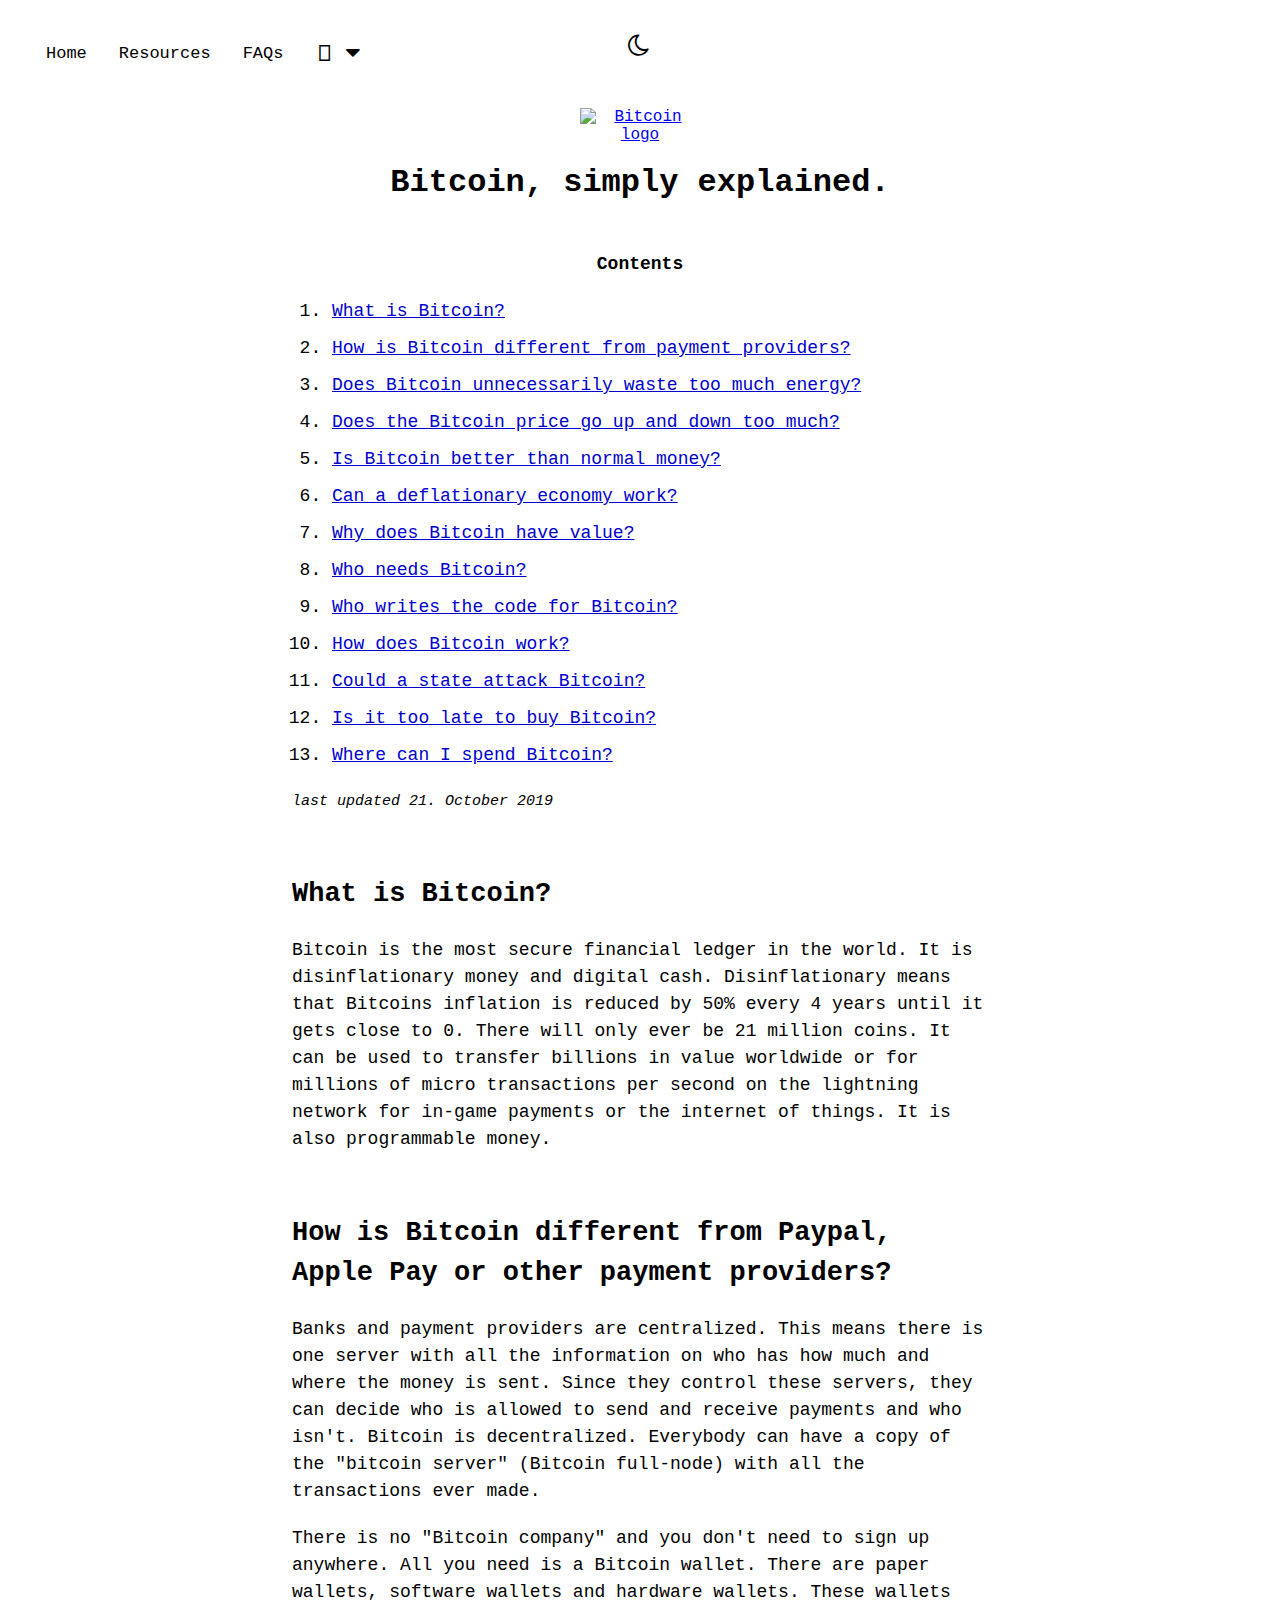
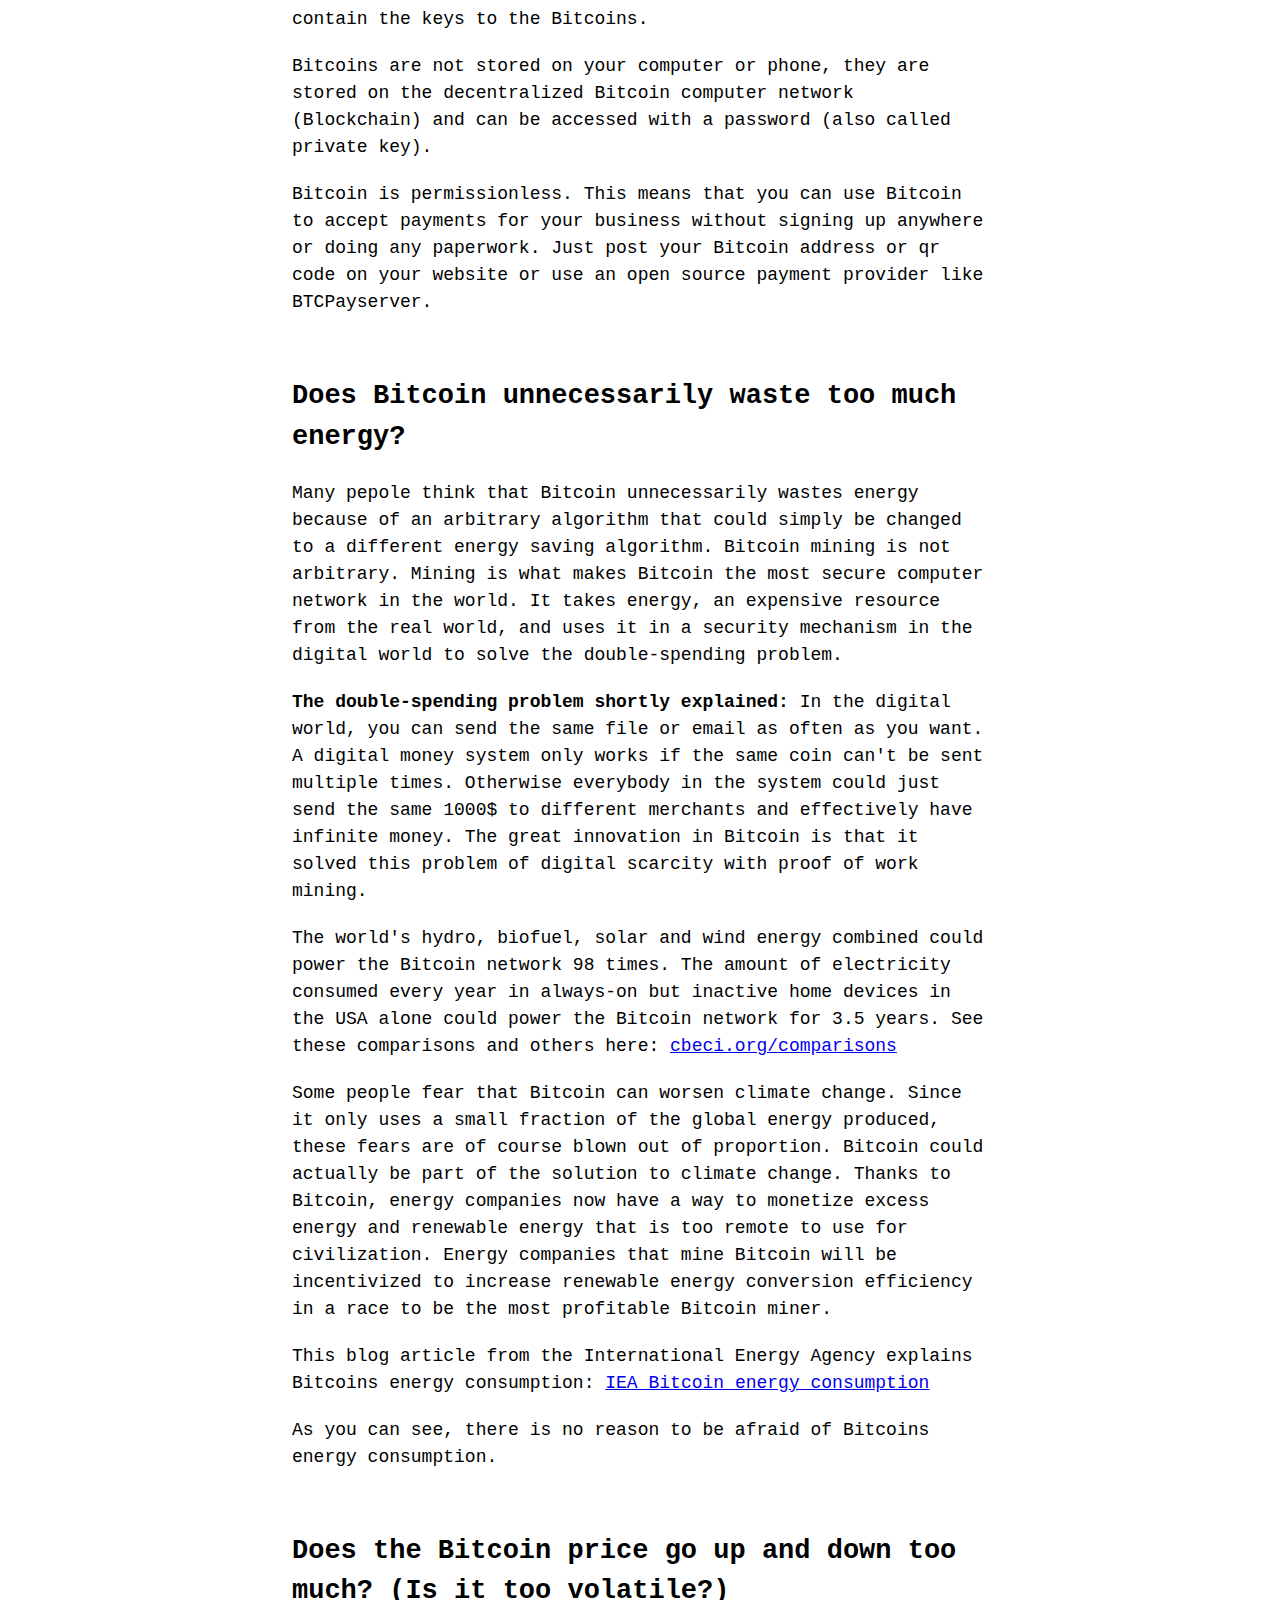
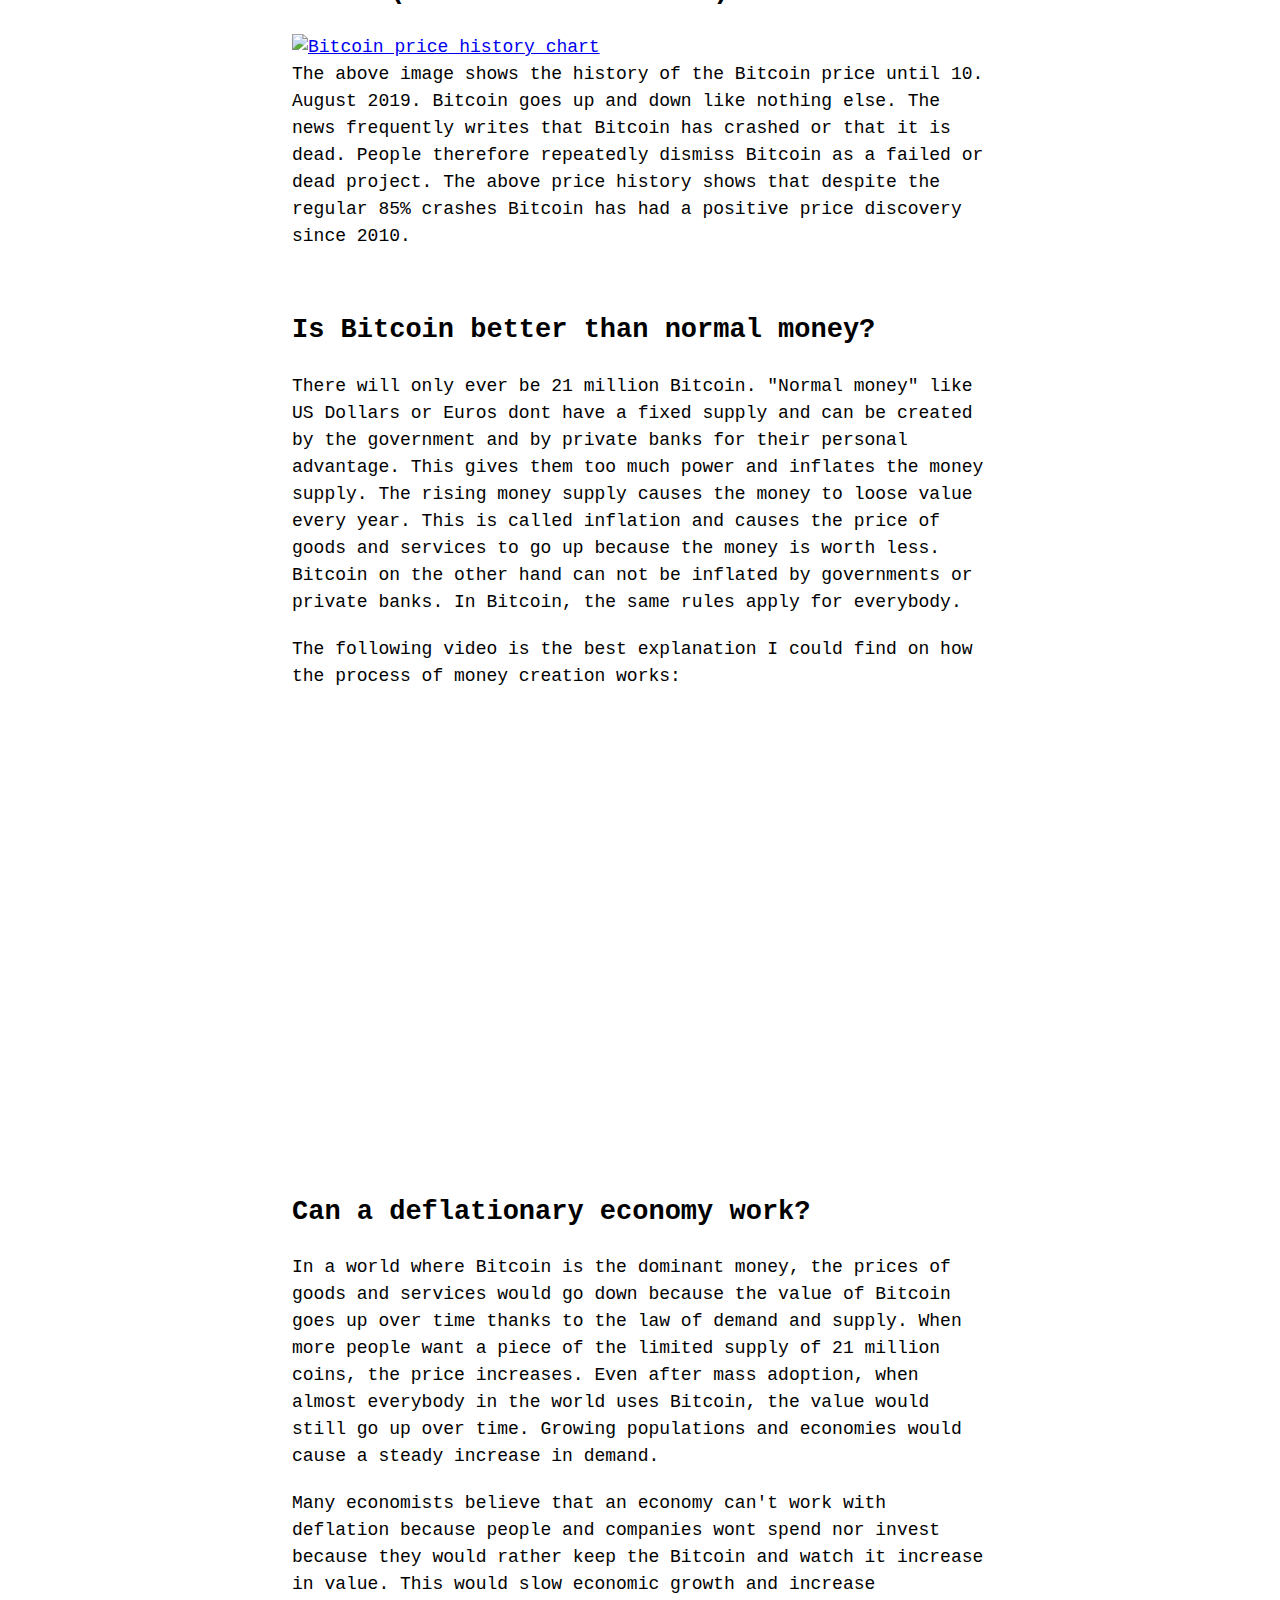
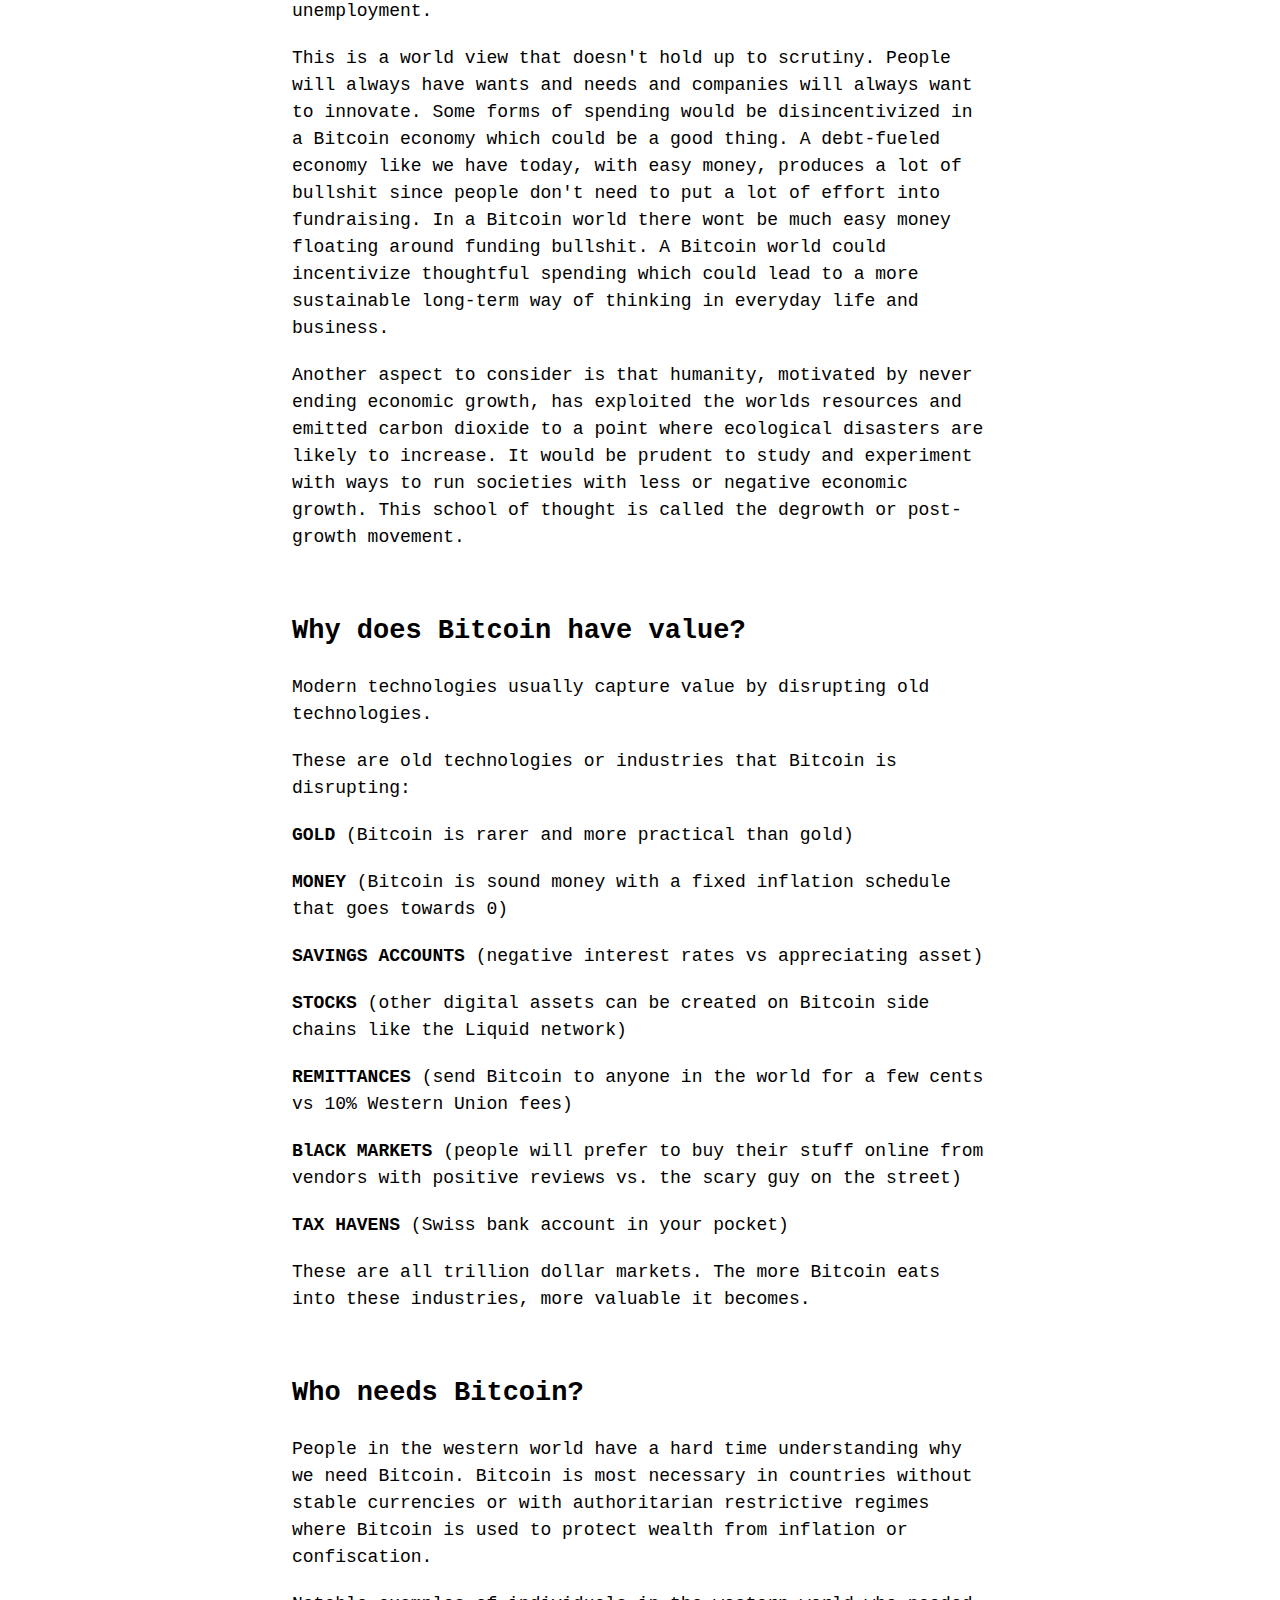
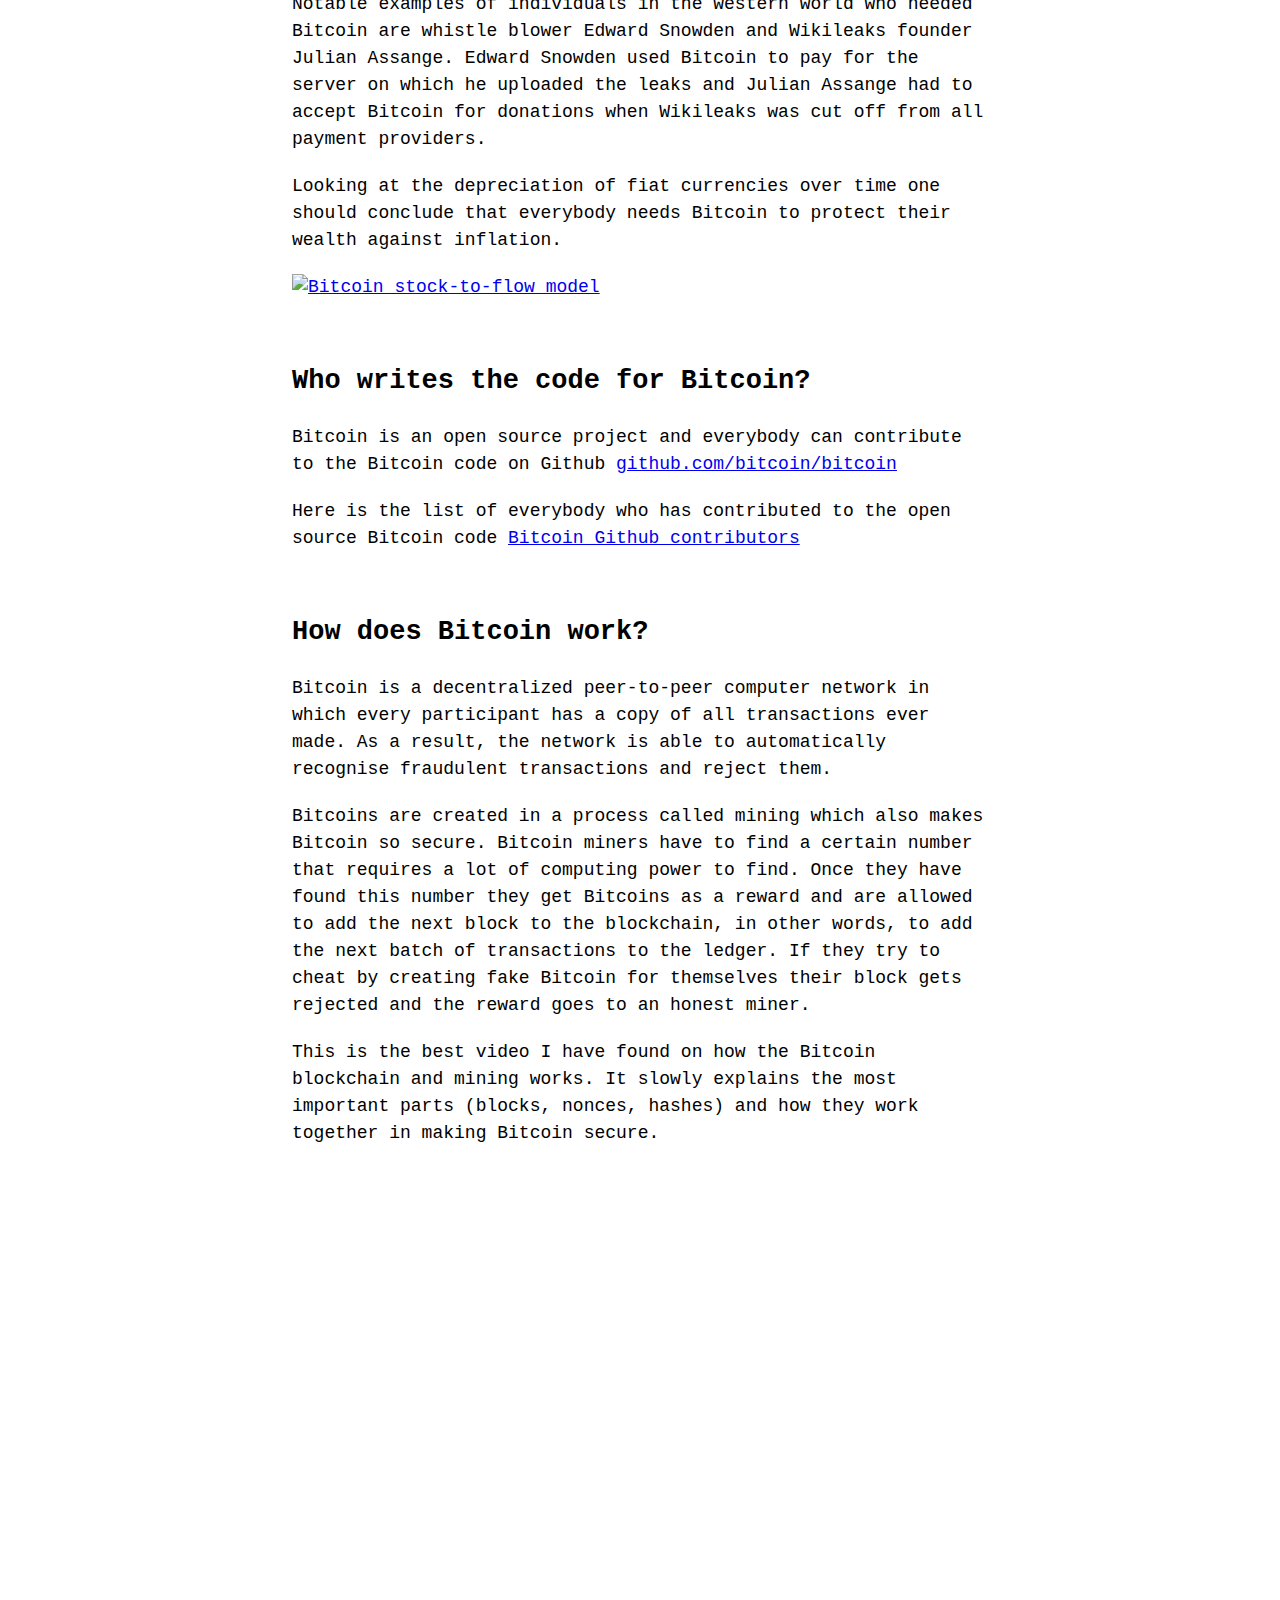
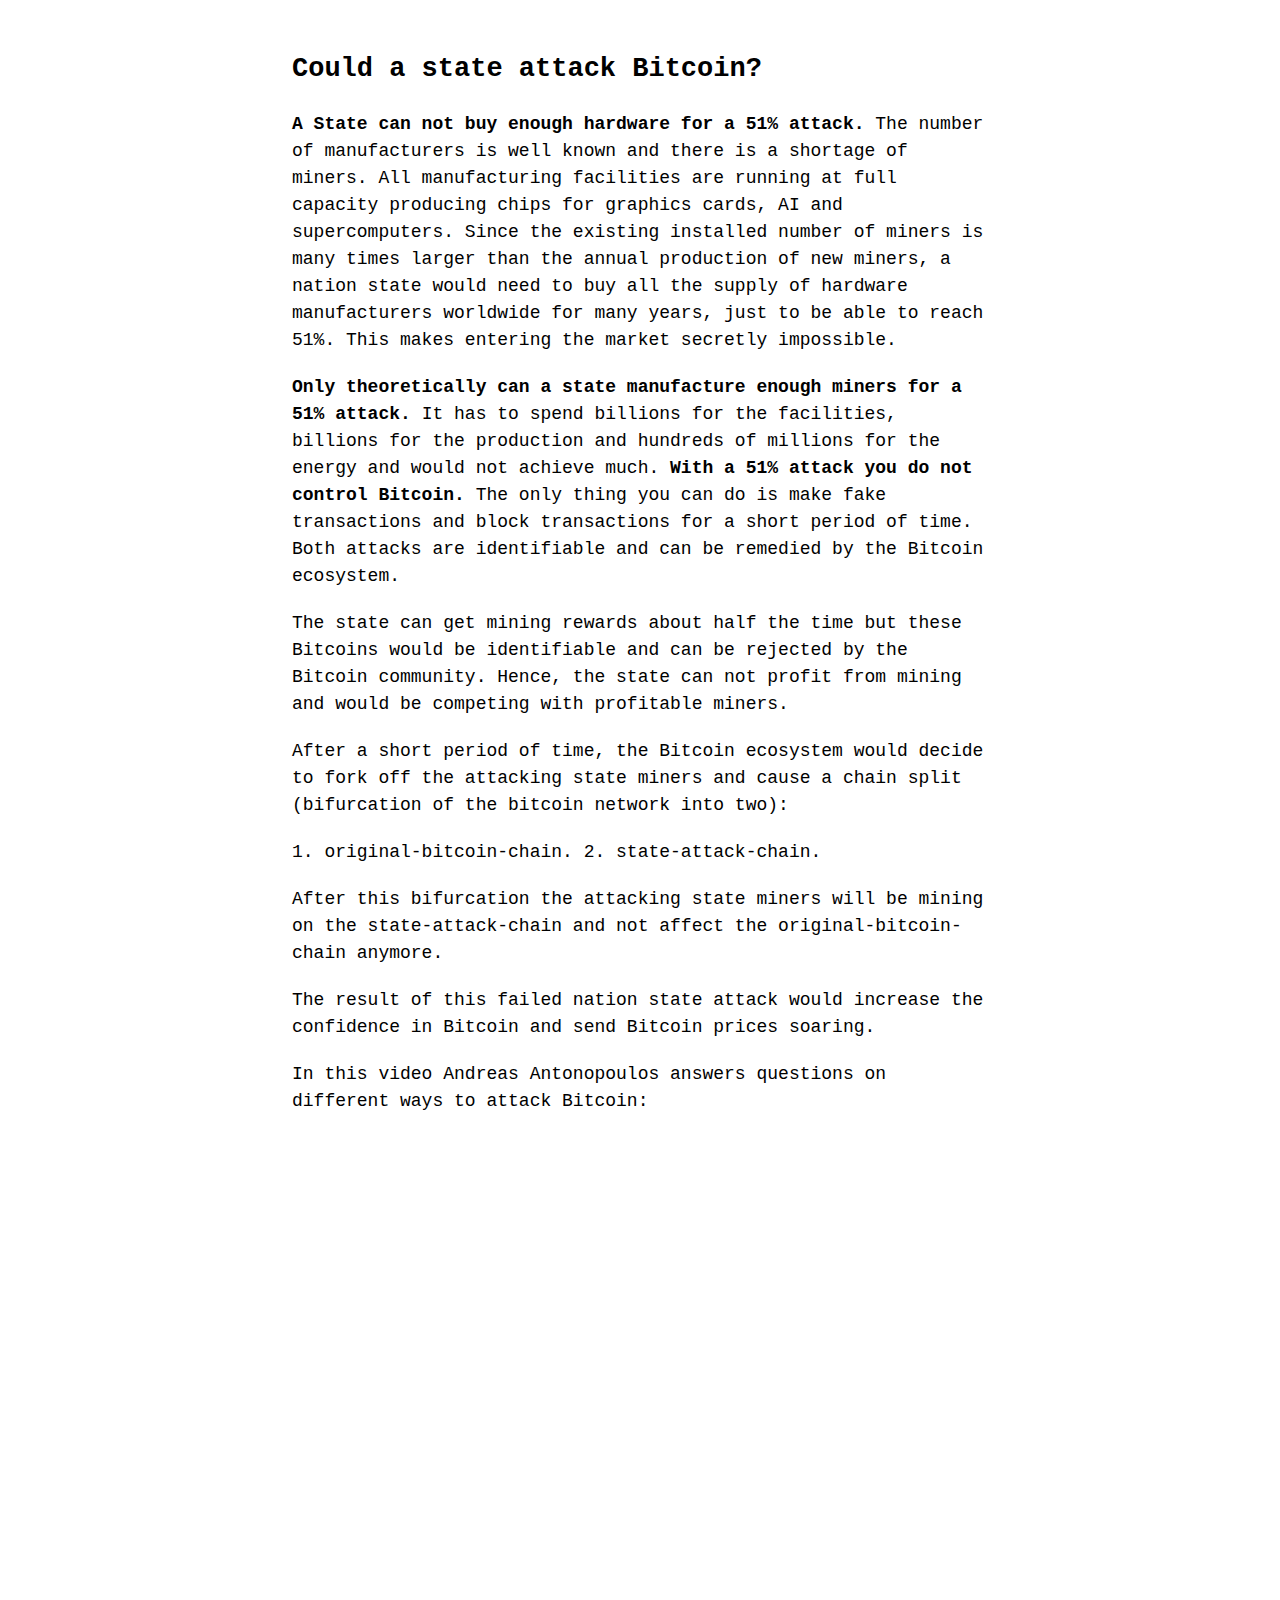
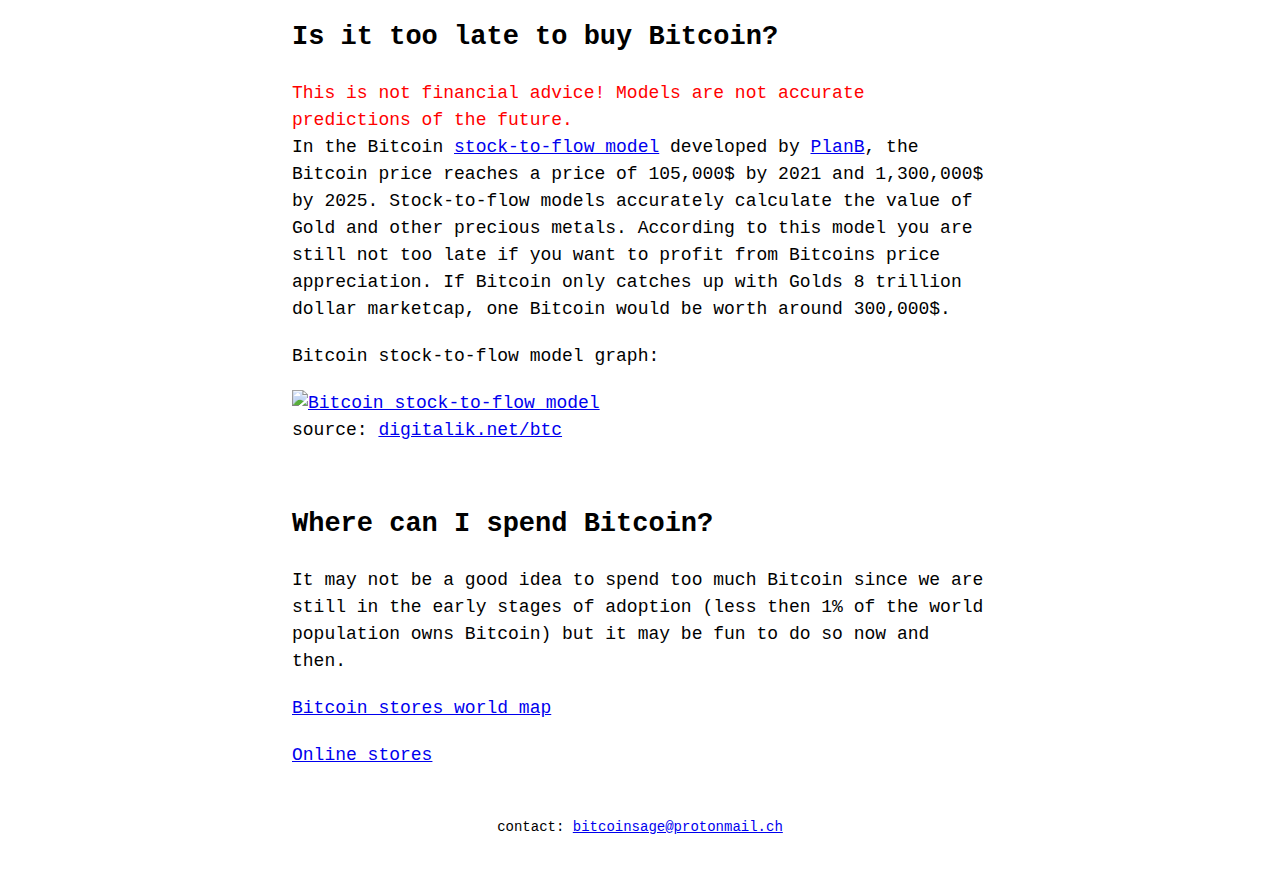
==== index.html @ e7616981 "Update index.html" ====
<!DOCTYPE html>
<html lang="en">

<head>
  <title>Bitcoin, simply explained.</title>
  <meta name="Bitcoin, simply explained" content="Eeasy to understand information on Bitcoin">
  <meta charset="utf-8">
  <meta name="viewport" content="width=device-width, initial-scale=1">
  <link rel="icon" href="https://raw.githubusercontent.com/bitcoineasy/images/master/bitcoinfavicon.ico" type="image/x-icon" />
  <link rel="stylesheet" href="https://cdnjs.cloudflare.com/ajax/libs/font-awesome/4.7.0/css/font-awesome.min.css">
  <script src='https://kit.fontawesome.com/a076d05399.js'></script>

  <link rel="stylesheet" href="style.css">
</head>

<body>

  <div class="toggle"><i class="fa fa-moon-o" aria-hidden="true"></i></div>
  <div class="content">

    <div class="navbar" id="mynavbar">
      <a href="index.html">Home</a>
      <a href="resources.html">Resources</a>
      <a href="faqs.html">FAQs</a>
      <div class="dropdown">
        <button class="dropbtn"><i class="fas fa-language"></i>
          <i class="fa fa-caret-down"></i>
        </button>
        <div class="dropdown-content">
          <a href="deutsch.html">Deutsch</a>
        </div>
      </div>
      <a href="javascript:void(0);" class="icon" onclick="responsiveNavbarFunction()">
        <i class="fa fa-bars"></i>
      </a>
    </div>

    <script>
      function responsiveNavbarFunction() {
        var x = document.getElementById("mynavbar");
        if (x.className === "navbar") {
          x.className += " responsive";
        } else {
          x.className = "navbar";
        }
      }
    </script>

    <header class="header">
      <a href="https://bitcoineasy.github.io"> <img src="https://raw.githubusercontent.com/bitcoineasy/images/master/Bitcoin.png" alt="Bitcoin logo" class="logo"></a>
      <h1>Bitcoin, simply explained.</h1>
    </header>

    <button onclick="topFunction()" id="myBtn" title="Go to top"><i style='font-size:24px' class='fas'>&#xf062;</i></button>

    <article class="main">
      <div id="toc_container">
        <p class="toc_title">Contents</p>
        <ol class="toc_list">
          <li><a href="#whatisbitcoin">What is Bitcoin?</a></li>
          <li><a href="#bitcoindifferent">How is Bitcoin different from payment providers?</a></li>
          <li><a href="#energy">Does Bitcoin unnecessarily waste too much energy?</a></li>
          <li><a href="#upanddown">Does the Bitcoin price go up and down too much?</a></li>
          <li><a href="#betterthanfiat">Is Bitcoin better than normal money?</a></li>
          <li><a href="#deflation">Can a deflationary economy work?</a></li>
          <li><a href="#whyithasvalue">Why does Bitcoin have value?</a></li>
          <li><a href="#whoneedsit">Who needs Bitcoin?</a></li>



          <!--<li><a href="#moneyandstate">Why is the separation of money and state important?</a></li>-->
          <li><a href="#whocodes">Who writes the code for Bitcoin?</a></li>
          <li><a href="#howitworks">How does Bitcoin work?</a></li>
          <li><a href="#stateattack">Could a state attack Bitcoin?</a></li>
          <li><a href="#toolateforbitcoin">Is it too late to buy Bitcoin?</a></li>
          <li><a href="#spendit">Where can I spend Bitcoin?</a></li>

        </ol>
      </div>

      <i style="font-size:15px">last updated 21. October 2019</i>
      <h2 id="whatisbitcoin">What is Bitcoin?</h2>
      <p>Bitcoin is the most secure financial ledger in the world. It is disinflationary money and digital cash. Disinflationary means that Bitcoins inflation is reduced by 50% every 4 years until it gets close to 0. There will only ever be 21 million coins. It can be used to transfer billions in value worldwide or for millions of micro transactions per second on the lightning network for in-game payments or the internet of things.  It is also
        programmable money.</p>

      <h2 id="bitcoindifferent">How is Bitcoin different from Paypal, Apple Pay or other payment providers?</h2>
      <p>Banks and payment providers are centralized. This means there is one server with all the information on who has how much and where the money is sent. Since they control these servers, they can decide who is allowed to send and receive
        payments and who isn't. Bitcoin is decentralized. Everybody can have a copy of the "bitcoin server" (Bitcoin full-node) with all the transactions ever made.</p>
      <p>There is no "Bitcoin company" and you don't need to sign up anywhere. All you need is a Bitcoin wallet. There are paper wallets, software wallets and hardware wallets. These wallets contain the keys to the Bitcoins.</p>
      <p>Bitcoins are not stored on your computer or phone, they are stored on the decentralized Bitcoin computer network (Blockchain) and can be accessed with a password (also called private key).</p>
      <p>Bitcoin is permissionless. This means that you can use Bitcoin to accept payments for your business without signing up anywhere or doing any paperwork. Just post your Bitcoin address or qr code on your website or use an open source payment provider like BTCPayserver.</p>

      <h2 id="energy">Does Bitcoin unnecessarily waste too much energy?</h2>
      <p>Many pepole think that Bitcoin unnecessarily wastes energy because of an arbitrary algorithm that could simply be changed to a different energy saving algorithm. Bitcoin mining is not arbitrary. Mining is what makes Bitcoin the most secure
        computer network in the world. It takes energy, an expensive resource from the real world, and uses it in a security mechanism in the digital world to solve the double-spending problem.</p>
      <p><b>The double-spending problem shortly explained:</b> In the digital world, you can send the same file or email as often as you want. A digital money system only works if the same coin can't be sent multiple times. Otherwise everybody in the system could just send the same 1000$ to different merchants and effectively have infinite money.
        The great innovation in Bitcoin is that it solved this problem of digital scarcity with proof of work mining.</p>
      <p>The world's hydro, biofuel, solar and wind energy combined could power the Bitcoin network 98 times. The amount of electricity consumed every year in always-on but inactive home devices in the USA alone could power the Bitcoin network for
        3.5 years. See these comparisons and others here: <a href="https://cbeci.org/comparisons/" target="_blank">cbeci.org/comparisons</a></p>
      <p>Some people fear that Bitcoin can worsen climate change. Since it only uses a small fraction of the global energy produced, these fears are of course blown out of proportion. Bitcoin could actually be part of the solution to climate change.
        Thanks to Bitcoin, energy companies now have a way to monetize excess energy and renewable energy that is too remote to use for civilization. Energy companies that mine Bitcoin will be incentivized to increase renewable energy
        conversion efficiency in a race to be the most profitable Bitcoin miner.</p>

      <p>This blog article from the International Energy Agency explains Bitcoins energy consumption: <a href="https://www.iea.org/newsroom/news/2019/july/bitcoin-energy-use-mined-the-gap.html" target="_blank">IEA Bitcoin energy consumption</a></p>

      <p>As you can see, there is no reason to be afraid of Bitcoins energy consumption.</p>

      <h2 id="upanddown">Does the Bitcoin price go up and down too much? (Is it too volatile?) </h2>
      <a href="https://raw.githubusercontent.com/bitcoineasy/images/master/bitcoin_volatility.png" target="_blank"> <img src="https://raw.githubusercontent.com/bitcoineasy/images/master/bitcoin_volatility.png" alt="Bitcoin price history chart"
          class="responsive" /></a>
      <p>The above image shows the history of the Bitcoin price until 10. August 2019. Bitcoin goes up and down like nothing else. The news frequently writes that Bitcoin has crashed or that it is dead. People therefore repeatedly dismiss Bitcoin
        as a failed or dead project. The above price history shows that despite the regular 85% crashes Bitcoin has had a positive price discovery since 2010.</p>

      <h2 id="betterthanfiat">Is Bitcoin better than normal money?</h2>
      <p>There will only ever be 21 million Bitcoin. "Normal money" like US Dollars or Euros dont have a fixed supply and can be created by the government and by private banks for their personal advantage. This gives them too much power and
        inflates the money supply. The rising money supply causes the money to loose value every year. This is called inflation and causes the price of goods and services to go up because the money is worth less. Bitcoin on the other hand can not be inflated by governments or private banks. In Bitcoin, the same rules apply for everybody.</p>

      <p>The following video is the best explanation I could find on how the process of money creation works:</p>

      <div class="video-container"><iframe width="560" height="315" src="https://www.youtube-nocookie.com/embed/iFDe5kUUyT0" frameborder="0" allow="accelerometer; autoplay; encrypted-media; gyroscope; picture-in-picture" allowfullscreen></iframe>
      </div>

      <h2 id="deflation">Can a deflationary economy work?</h2>
      <p>In a world where Bitcoin is the dominant money, the prices of goods and services would go down because the value of Bitcoin goes up over time thanks to the law of demand and supply.
      When more people want a piece of the limited supply of 21 million coins, the price increases. Even after mass adoption, when almost everybody in the world uses Bitcoin, the value would still go up over time. Growing populations and economies would cause a steady increase in demand.</p>
      <p>Many economists believe that an economy can't work with deflation because people and companies wont spend nor invest because they would rather keep the Bitcoin and watch it increase in value. This would slow economic growth and increase unemployment.</p>
      <p>This is a world view that doesn't hold up to scrutiny. People will always have wants and needs and companies will always want to innovate. Some forms of spending would be disincentivized in a Bitcoin economy which could be a good thing. A debt-fueled economy like we have today, with easy money, produces a lot of bullshit since people don't need to put a lot of effort into fundraising. In a Bitcoin world there wont be much easy money floating around funding bullshit. A Bitcoin world could incentivize thoughtful spending which could lead to a more sustainable long-term way of thinking in everyday life and business.</p>
      <p>Another aspect to consider is that humanity, motivated by never ending economic growth, has exploited the worlds resources and emitted carbon dioxide to a point where ecological disasters are likely to increase. It would be prudent to study and experiment with ways to run societies with less or negative economic growth. This school of thought is called the degrowth or post-growth movement.</p>




      <h2 id="whyithasvalue">Why does Bitcoin have value?</h2>
      <p>Modern technologies usually capture value by disrupting old technologies.</p>
      <p>These are old technologies or industries that Bitcoin is disrupting:</p>

        <p><b>GOLD</b> (Bitcoin is rarer and more practical than gold)</p>
        <p><b>MONEY</b> (Bitcoin is sound money with a fixed inflation schedule that goes towards 0)</p>
        <p><b>SAVINGS ACCOUNTS</b> (negative interest rates vs appreciating asset)</p>
        <p><b>STOCKS</b> (other digital assets can be created on Bitcoin side chains like the Liquid network)</p>
        <p><b>REMITTANCES</b> (send Bitcoin to anyone in the world for a few cents vs 10% Western Union fees)</p>
        <p><b>BlACK MARKETS</b> (people will prefer to buy their stuff online from vendors with positive reviews vs. the scary guy on the street)</p>
        <p><b>TAX HAVENS</b> (Swiss bank account in your pocket)</p>

      <p>These are all trillion dollar markets. The more Bitcoin eats into these industries, more valuable it becomes.</p>

      <h2 id="whoneedsit">Who needs Bitcoin?</h2>
      <p>People in the western world have a hard time understanding why we need Bitcoin. Bitcoin is most necessary in countries without stable currencies or with authoritarian restrictive regimes where Bitcoin is used to protect wealth from inflation or confiscation.</p>
      <p>Notable examples of individuals in the western world who needed Bitcoin are whistle blower Edward Snowden and Wikileaks founder Julian Assange. Edward Snowden used Bitcoin to pay for the server on which he uploaded the leaks and Julian Assange had to accept Bitcoin for donations when Wikileaks was cut off from all payment providers.</p>
      <p>Looking at the depreciation of fiat currencies over time one should conclude that everybody needs Bitcoin to protect their wealth against inflation.</p>
      <a href="https://raw.githubusercontent.com/bitcoineasy/images/master/dollardepreciation.jpg" target="_blank"> <img src="https://raw.githubusercontent.com/bitcoineasy/images/master/dollardepreciation.jpg" alt="Bitcoin stock-to-flow model"
          class="responsive" /></a>







      <!--<h2 id="moneyandstate">Why is the separation of money and state important?</h2>
            <p>(answer will follow shortly) Quantitative Easing, Currency Wars, Debt, haircuts...</p>-->

      <h2 id="whocodes">Who writes the code for Bitcoin?</h2>
      <p>Bitcoin is an open source project and everybody can contribute to the Bitcoin code on Github <a href="https://github.com/bitcoin/bitcoin" target="_blank">github.com/bitcoin/bitcoin</a></p>

      <p>Here is the list of everybody who has contributed to the open source Bitcoin code <a href="https://github.com/bitcoin/bitcoin/graphs/contributors" target="_blank">Bitcoin Github contributors</a></p>

      <h2 id="howitworks">How does Bitcoin work?</h2>

      <p>Bitcoin is a decentralized peer-to-peer computer network in which every participant has a copy of all transactions ever made. As a result, the network is able to automatically recognise fraudulent transactions and reject them.</p>
      <p>Bitcoins are created in a process called mining which also makes Bitcoin so secure. Bitcoin miners have to find a certain number that requires a lot of computing power to find. Once they have found this number they get Bitcoins as a reward and are allowed to add the next block to the blockchain, in other words, to add the next batch of transactions to the ledger. If they try to cheat by creating fake Bitcoin for themselves their block gets rejected and the reward goes to an honest miner.</p>

      <p>This is the best video I have found on how the Bitcoin blockchain and mining works. It slowly explains the most important parts (blocks, nonces, hashes) and how they work together in making Bitcoin secure.</p>

      <div class="video-container"><iframe width="560" height="315" src="https://www.youtube-nocookie.com/embed/_160oMzblY8" frameborder="0" allow="accelerometer; autoplay; encrypted-media; gyroscope; picture-in-picture" allowfullscreen></iframe>
      </div>

      <h2 id="stateattack">Could a state attack Bitcoin?</h2>
      <p><b>A State can not buy enough hardware for a 51% attack.</b> The number of manufacturers is well known and there is a shortage of miners. All manufacturing facilities are running at full capacity producing chips for graphics cards, AI and
        supercomputers. Since the existing installed number of miners is many times larger than the annual production of new miners, a nation state would need to buy all the supply of hardware manufacturers worldwide for many years, just to be able
        to reach 51%.
        This makes entering the market secretly impossible.
      </p>

      <p><b>Only theoretically can a state manufacture enough miners for a 51% attack.</b> It has to spend billions for the facilities, billions for the production and hundreds of millions for the energy and would not achieve much. <b>With a 51%
          attack you do not control Bitcoin.</b> The only thing you can do is make fake transactions and block transactions for a short period of time. Both attacks are identifiable and can be remedied by the Bitcoin ecosystem.</p>

      <p>The state can get mining rewards about half the time but these Bitcoins would be identifiable and can be rejected by the Bitcoin community. Hence, the state can not profit from mining and would be competing with profitable miners.</p>

      <p>After a short period of time, the Bitcoin ecosystem would decide to fork off the attacking state miners and cause a chain split (bifurcation of the bitcoin network into two):</p>


      <p>
        1. original-bitcoin-chain.
        2. state-attack-chain.
      </p>

      <p>After this bifurcation the attacking state miners will be mining on the state-attack-chain and not affect the original-bitcoin-chain anymore.</p>
      <p>The result of this failed nation state attack would increase the confidence in Bitcoin and send Bitcoin prices soaring.</p>
      <p>In this video Andreas Antonopoulos answers questions on different ways to attack Bitcoin:</p>

      <div class="video-container"><iframe width="560" height="315" src="https://www.youtube-nocookie.com/embed/htxPRTJLK-k" frameborder="0" allow="accelerometer; autoplay; encrypted-media; gyroscope; picture-in-picture" allowfullscreen></iframe>
      </div>


      <h2 id="toolateforbitcoin"> Is it too late to buy Bitcoin?</h2>
      <font color="red">This is not financial advice! Models are not accurate predictions of the future.</font>

      <p>In the Bitcoin <a href="https://t.co/aoUGB62jFw" target="_blank">stock-to-flow model</a> developed by <a href="https://twitter.com/100trillionUSD" target="_blank">PlanB</a>, the Bitcoin price reaches a price of 105,000$ by 2021 and
        1,300,000$ by 2025. Stock-to-flow models accurately calculate the value of Gold and other precious metals. According to this model you are still not too late if you want to profit from Bitcoins price appreciation. If Bitcoin only catches up
        with Golds 8 trillion dollar marketcap, one Bitcoin would be worth around 300,000$.</p>

      <p>Bitcoin stock-to-flow model graph:</p>

      <a href="https://raw.githubusercontent.com/bitcoineasy/images/master/stock-to-flow.png" target="_blank"> <img src="https://raw.githubusercontent.com/bitcoineasy/images/master/stock-to-flow.png" alt="Bitcoin stock-to-flow model"
          class="responsive" /></a>
      <p>source: <a href="https://digitalik.net/btc" target="_blank">digitalik.net/btc</a></p>

      <h2 id="spendit">Where can I spend Bitcoin?</h2>
      <p>It may not be a good idea to spend too much Bitcoin since we are still in the early stages of adoption (less then 1% of the world population owns Bitcoin) but it may be fun to do so now and then.</p>
      <p><a href="https://coinmap.org" target="_blank">Bitcoin stores world map</a></p>
      <p><a href="https://lightningnetworkstores.com/" target="_blank">Online stores</a></p>


      <script src="https://code.jquery.com/jquery-3.3.1.js"></script>
      <script type="text/javascript">
        $(document).ready(function() {
          $('.toggle').click(function() {
            $('.toggle').toggleClass('active')
            $('body').toggleClass('night')
          })
        })
      </script>

      <script>
        // When the user scrolls down 20px from the top of the document, show the button
        window.onscroll = function() {
          scrollFunction()
        };

        function scrollFunction() {
          if (document.body.scrollTop > 600 || document.documentElement.scrollTop > 600) {
            document.getElementById("myBtn").style.display = "block";
          } else {
            document.getElementById("myBtn").style.display = "none";
          }
        }

        // When the user clicks on the button, scroll to the top of the document
        function topFunction() {
          document.body.scrollTop = 0; // For Safari
          document.documentElement.scrollTop = 0; // For Chrome, Firefox, IE and Opera
        }
      </script>

    </article>
    <aside class="aside aside-1"></aside>
    <aside class="aside aside-2"></aside>
    <footer class="footer">
      <p style="font-size:14px">contact: <SCRIPT TYPE="text/javascript">
          emailE = 'protonmail.ch'

          emailE = ('bitcoinsage' + '@' + emailE)

          document.write('<A href="mailto:' + emailE + '">' + emailE + '</a>')
        </script>
      </p>

    </footer>
  </div>

</body>

</html>
---- style.css ----
* {
  box-sizing: border-box;
}

 /* Add a black background color to the top navigation */
.navbar {
  overflow: hidden;
  background-color: white;
  transition: 0.5s;
}

/* Style the links inside the navigation bar */
.navbar a {
  float: left;
  display: block;
  color: black;
  text-align: center;
  padding: 14px 16px;
  text-decoration: none;
  font-size: 17px;
}

/* Hide the link that should open and close the navbar on small screens */
.navbar .icon {
  display: none;
}


/* Dropdown container - needed to position the dropdown content */
.dropdown {
  display:block;
  float: left;
  overflow: hidden;
}

/* Style the dropdown button to fit inside the navbar */
.dropdown .dropbtn {
  font-size: 24px;
  border: none;
  outline: none;
  color: black;
  padding: 10px 18px;
  background-color: inherit;
  font-family: inherit;
  margin: 0;
}

/* Style the dropdown content (hidden by default) */
.dropdown-content {
  display: none;
  position: absolute;
  background-color: #f9f9f9;
  min-width: 160px;
  box-shadow: 0px 8px 16px 0px rgba(0,0,0,0.2);
  z-index: 1;
}

/* Style the links inside the dropdown */
.dropdown-content a {
  float: none;
  color: black;
  padding: 12px 16px;
  text-decoration: none;
  display: block;
  text-align: left;
}

/* Change the color of links on hover */
.navbar a:hover, .dropdown:hover .dropbtn {
  background-color: darkorange;
  color: black;
}

/* Add a grey background to dropdown links on hover */
.dropdown-content a:hover  {
  background-color: #ddd;
  color: black;
}


/* Show the dropdown menu when the user moves the mouse over the dropdown button */
.dropdown:hover .dropdown-content {
  display: block;
}


@media screen and (max-width: 900px) {
  .navbar a:not(:first-child), .dropdown .dropbtn  {
    display: none;
  }
  .navbar a.icon {
   float: right;
   display: block;
 }
}

/* The "responsive" class is added to the navbar with JavaScript when the user clicks on the icon. This class makes the navbar look good on small screens (display the links vertically instead of horizontally) */

@media screen and (max-width: 900px) {
  .navbar.responsive {position: relative;}
  .navbar.responsive a.icon {
    position: absolute;
    right: 0;
    top: 0;
  }
  .navbar.responsive a {
    float: none;
    display: block;
    text-align: left;
  }
  .navbar.responsive .dropdown {float: none;}
  .navbar.responsive .dropdown-content {position: relative;}
  .navbar.responsive .dropdown .dropbtn {
    display: block;
    width: 100%;
    text-align: left;
  }
}



/* Style the body */
.logo {
  float: ;
  width: 100%;
  max-width: 120px;
  height: auto;
  padding-bottom: 20px;
}

.content {
  display: flex;
  flex-flow: row wrap;
  text-align: left;
  font-family: Courier, monospace;
  margin: 0;
  padding: 15px;

}

/* We tell all items to be 100% width, via flex-basis */
.content>* {
  padding: 15px;
  flex: 1 100%;
}

.header {
  text-align: center;
}

.header .h1 {
  font-size: 30px;
}

.footer {
  text-align: center;
}

.main {
  text-align: left;
  font-size: 18px;
  line-height: 1.5;


}



.aside-1 {}

.aside-2 {}

/* We rely on source order for mobile-first approach
 * in this case:
 * 1. header
 * 2. article
 * 3. aside 1
 * 4. aside 2
 * 5. footer
 */
/* Medium screens */
@media all and (min-width: 600px) {

  /* We tell both sidebars to share a row */
  .aside {
    flex: 1 0 0;
  }
}


@media screen and (max-width:800px) {
  .main {
    word-break: break-word;
    -ms-hyphens: auto;
    -moz-hyphens: auto;
    -webkit-hyphens: auto;
    hyphens: auto;
  }
}


/* Large screens */
@media all and (min-width: 800px) {

  /* We invert order of first sidebar and main
   * And tell the main element to take twice as much width as the other two sidebars
   */
  .main {
    flex: 3 0px;

  }

  .aside-1 {
    order: 1;
  }

  .main {
    order: 2;
  }

  .aside-2 {
    order: 3;
  }

  .footer {
    order: 4;
  }
}

.resources_list li {
  line-height: 2;
}

.video-container {
  position: relative;
  padding-bottom: 56.25%;
  padding-top: 30px;
  height: 0;
  overflow: hidden;
}

.video-container iframe, .video-container object, .video-container embed {
  position: absolute;
  top: 0;
  left: 0;
  width: 100%;
  height: 100%;
}

/* resposive images */
.responsive {
  width: 100%;
  height: auto;
}


.aside-media {
  width: 100%;
  height: auto;
}

.aside-1 {
  text-align: left;
}

/* table of contents */
.toc_title {
  font-weight: 700;
  text-align: center;
}


.toc_list a:link {
  color: #0000CD;
}

.toc_list a:visited {
  color: #0000CD;
}

.toc_list li {
  margin: 10px 0;
}


.fa-moon-o {
  font-size:25px;
}

.toggle {
  position: absolute;
  top: 5%;
  left: 50%;
  transform: translate(-50%, -50%);
  border:;
  width: 25px;
  height: 25px;
  cursor: pointer;
  border-radius: 20px;
  transition: 0.5s;
}

/*.nightmode.active {
  background:;
  border:;
}*/

.toggle:before {
  content:;
  position: absolute;
  top: 2px;
  left: 2px;
  width: 16px;
  height: 16px;
  border-radius: 50%;
}

.content h1 {
  margin: 0 0 20px;
  padding: 0;
  color: #000;
  transition: 0.5s;
}

.content h2 {
  margin-top: 60px;
}

.content p {
  margin: 0;
  padding: 0;
  color: #000;
  transition: 0.5s;
  font-size: 18px;
  margin-bottom: 20px;
}


/* night mode */
body {
  margin: 0;
  padding: 0;
  transition: 0.5s;
}

body.night,
body.night .content .navbar,
body.night .panel,
body.night .toggle {
  background: #142634;
}

body.night .content h1,
body.night .content p,
body.night .content h2,
body.night .content h3,
body.night .content i,
body.night .content ul,
body.night .resources_list li,
body.night .aside h3 {
  color: #BDC7C1;
}

body.night .content #toc_container,
body.night .content .toc_list a,
body.night .content a,
body.night .footer {
  color: #ccad00;
}



body.night .navbar a:hover,
body.night .content .dropdown-content a
 {
  color: black;
}

body.night .dropdown .dropbtn,
body.night .fa-moon-o
{
  color: white;
}

body.night #myBtn .fas {
  color:white;
}

/* scroll to top button */
#myBtn {
  display: none;
  /* Hidden by default */
  position: fixed;
  /* Fixed/sticky position */
  bottom: 20px;
  /* Place the button at the bottom of the page */
  right: 30px;
  /* Place the button 30px from the right */
  z-index: 99;
  /* Make sure it does not overlap */
  border: none;
  /* Remove borders */
  outline: none;
  /* Remove outline */
  opacity:0.6;
  /* Set a background color */
  background-color: darkorange;

  color: white;
  /* Text color */
  cursor: pointer;
  /* Add a mouse pointer on hover */
  padding: 15px;
  /* Some padding */
  border-radius: 10px;
  /* Rounded corners */
  font-size: 16px;
  /* Increase font size */
}

#myBtn:hover {
  background-color: #555;
  /* Add a dark-grey background on hover */
}



/* FAQs
/* Style the buttons that are used to open and close the accordion panel */
.accordion {
  background-color: #eee;
  color: #444;
  cursor: pointer;
  padding: 18px;
  width: 100%;
  text-align: left;
  border: none;
  outline: none;
  transition: 0.4s;
  font-size: 16px;
}

/* Add a background color to the button if it is clicked on (add the .active class with JS), and when you move the mouse over it (hover) */
.active, .accordion:hover {
  background-color: #ccc;
}

/* Style the accordion panel. Note: hidden by default */
.panel {
  padding: 0 18px;
  background-color: white;
  display: none;
  overflow: hidden;
}

/* animated accordian */
.panel {
  padding: 0 18px;
  background-color: white;
  max-height: 0;
  overflow: hidden;
  transition: max-height 0.2s ease-out;
}
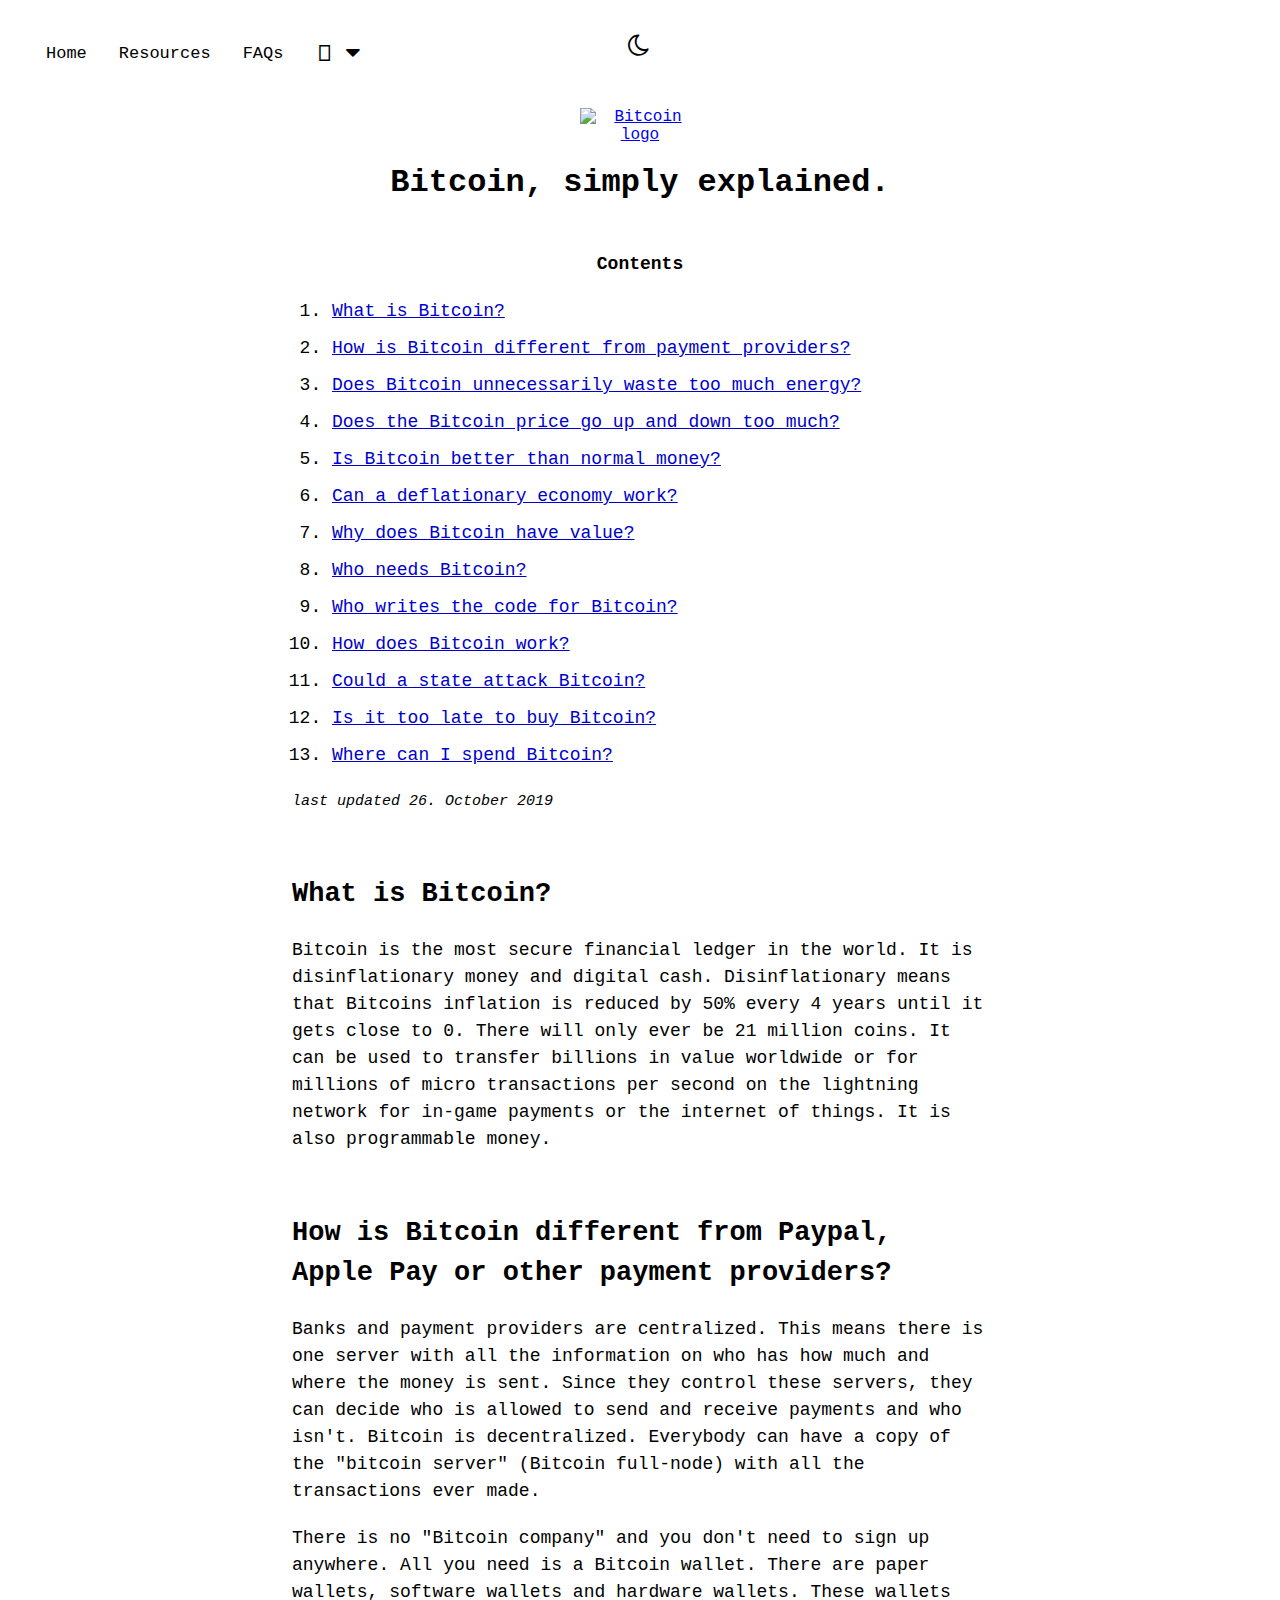
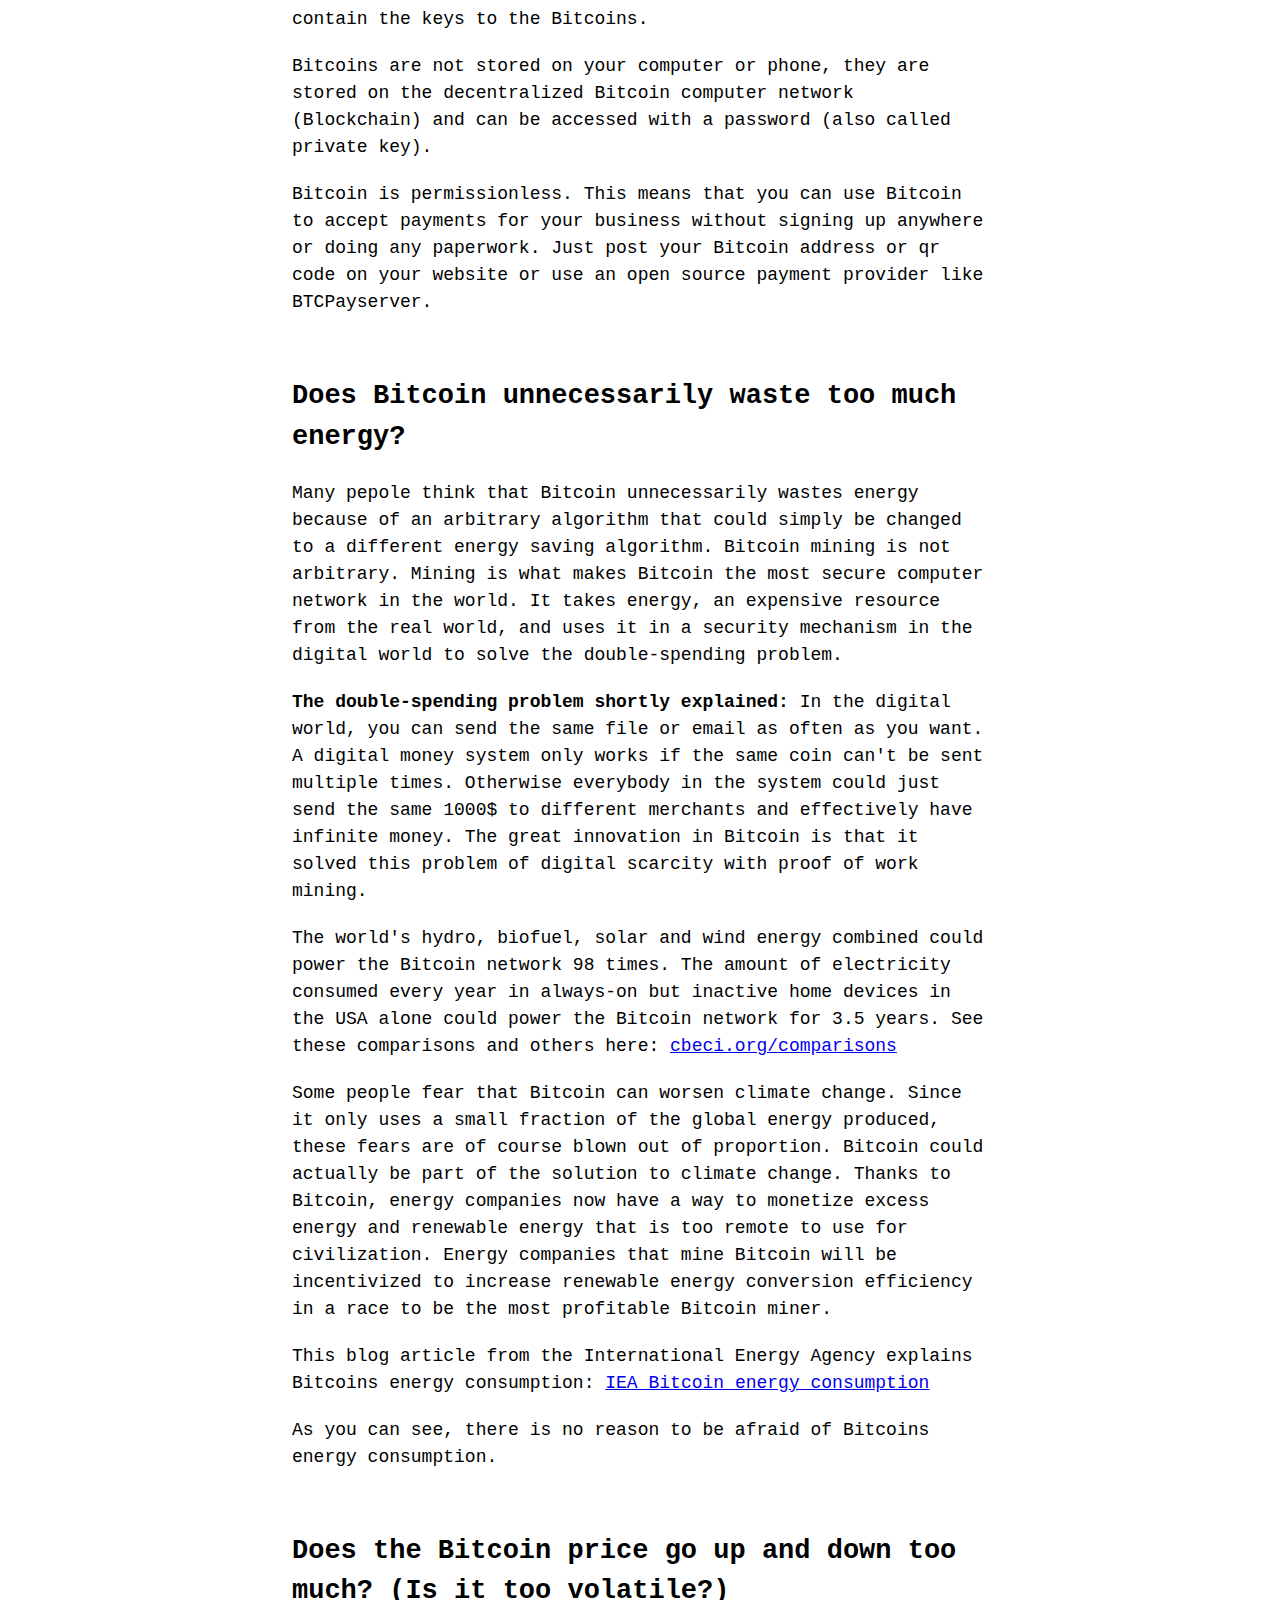
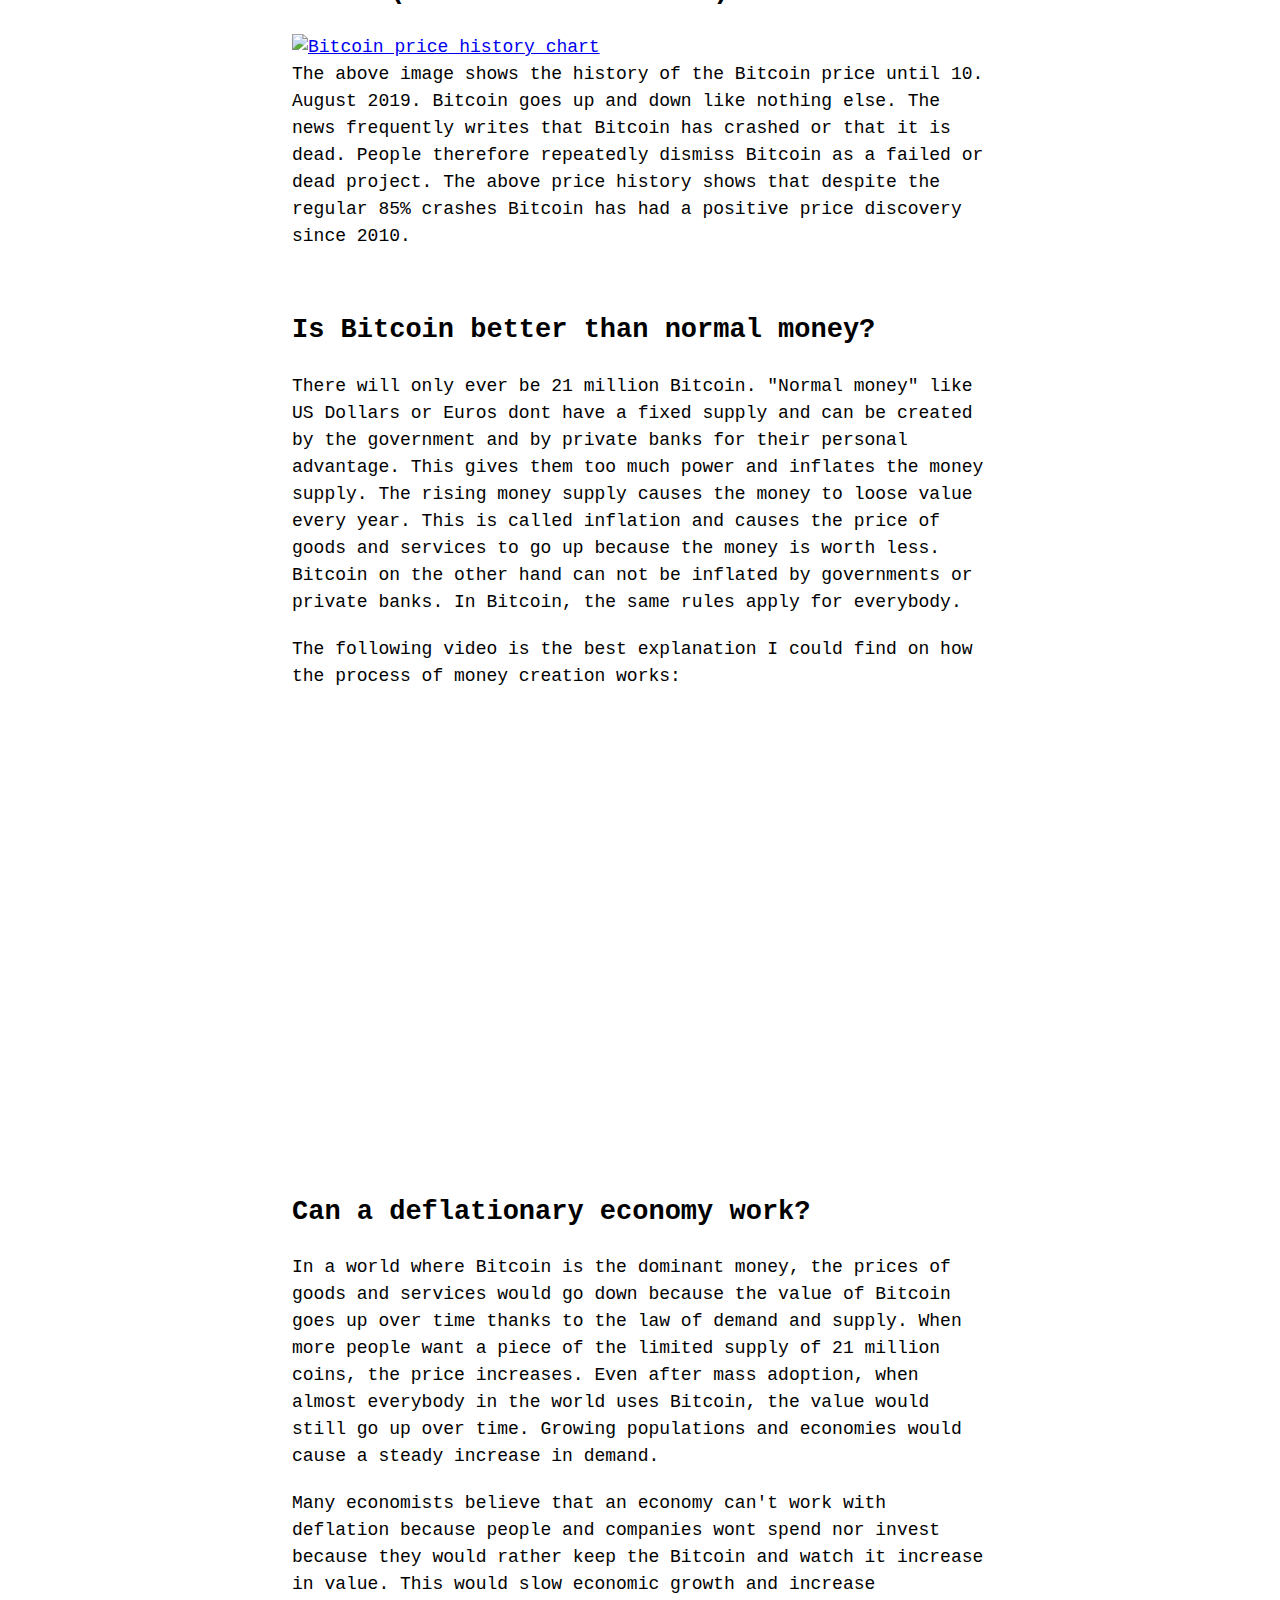
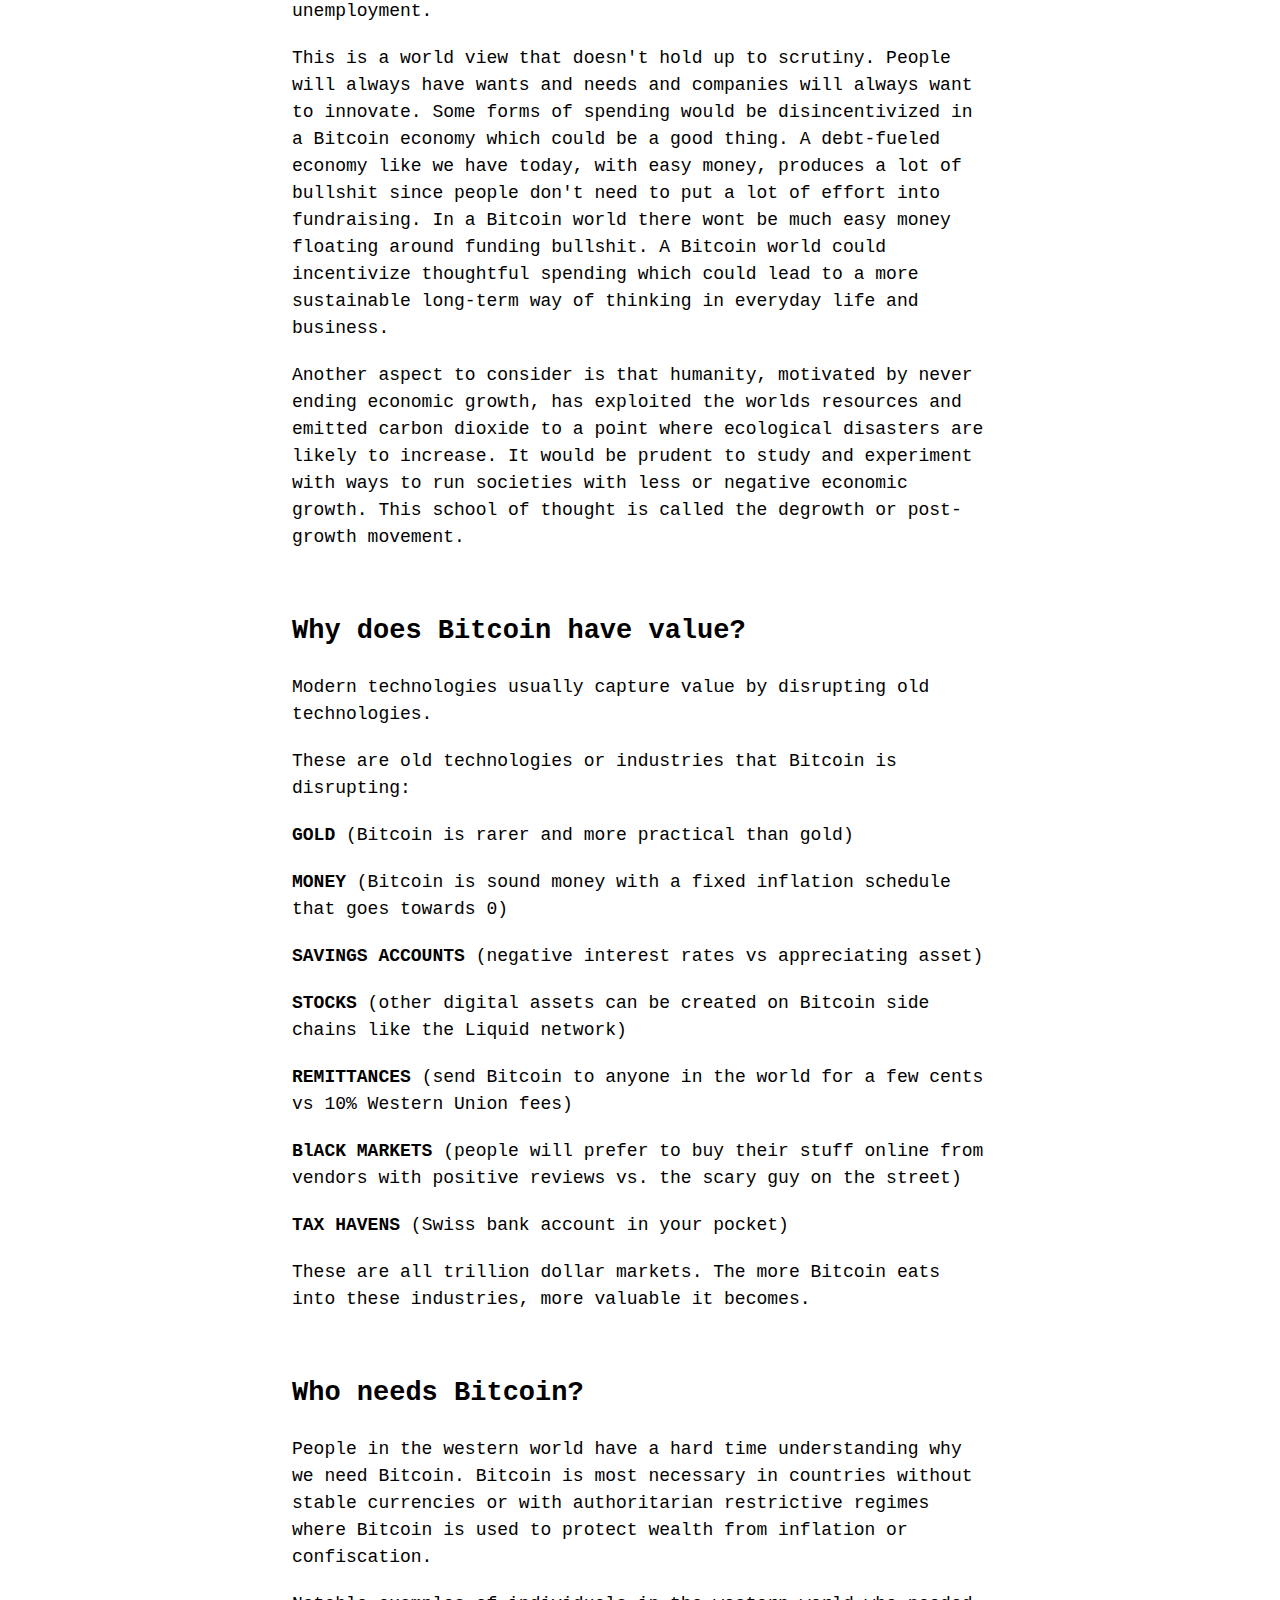
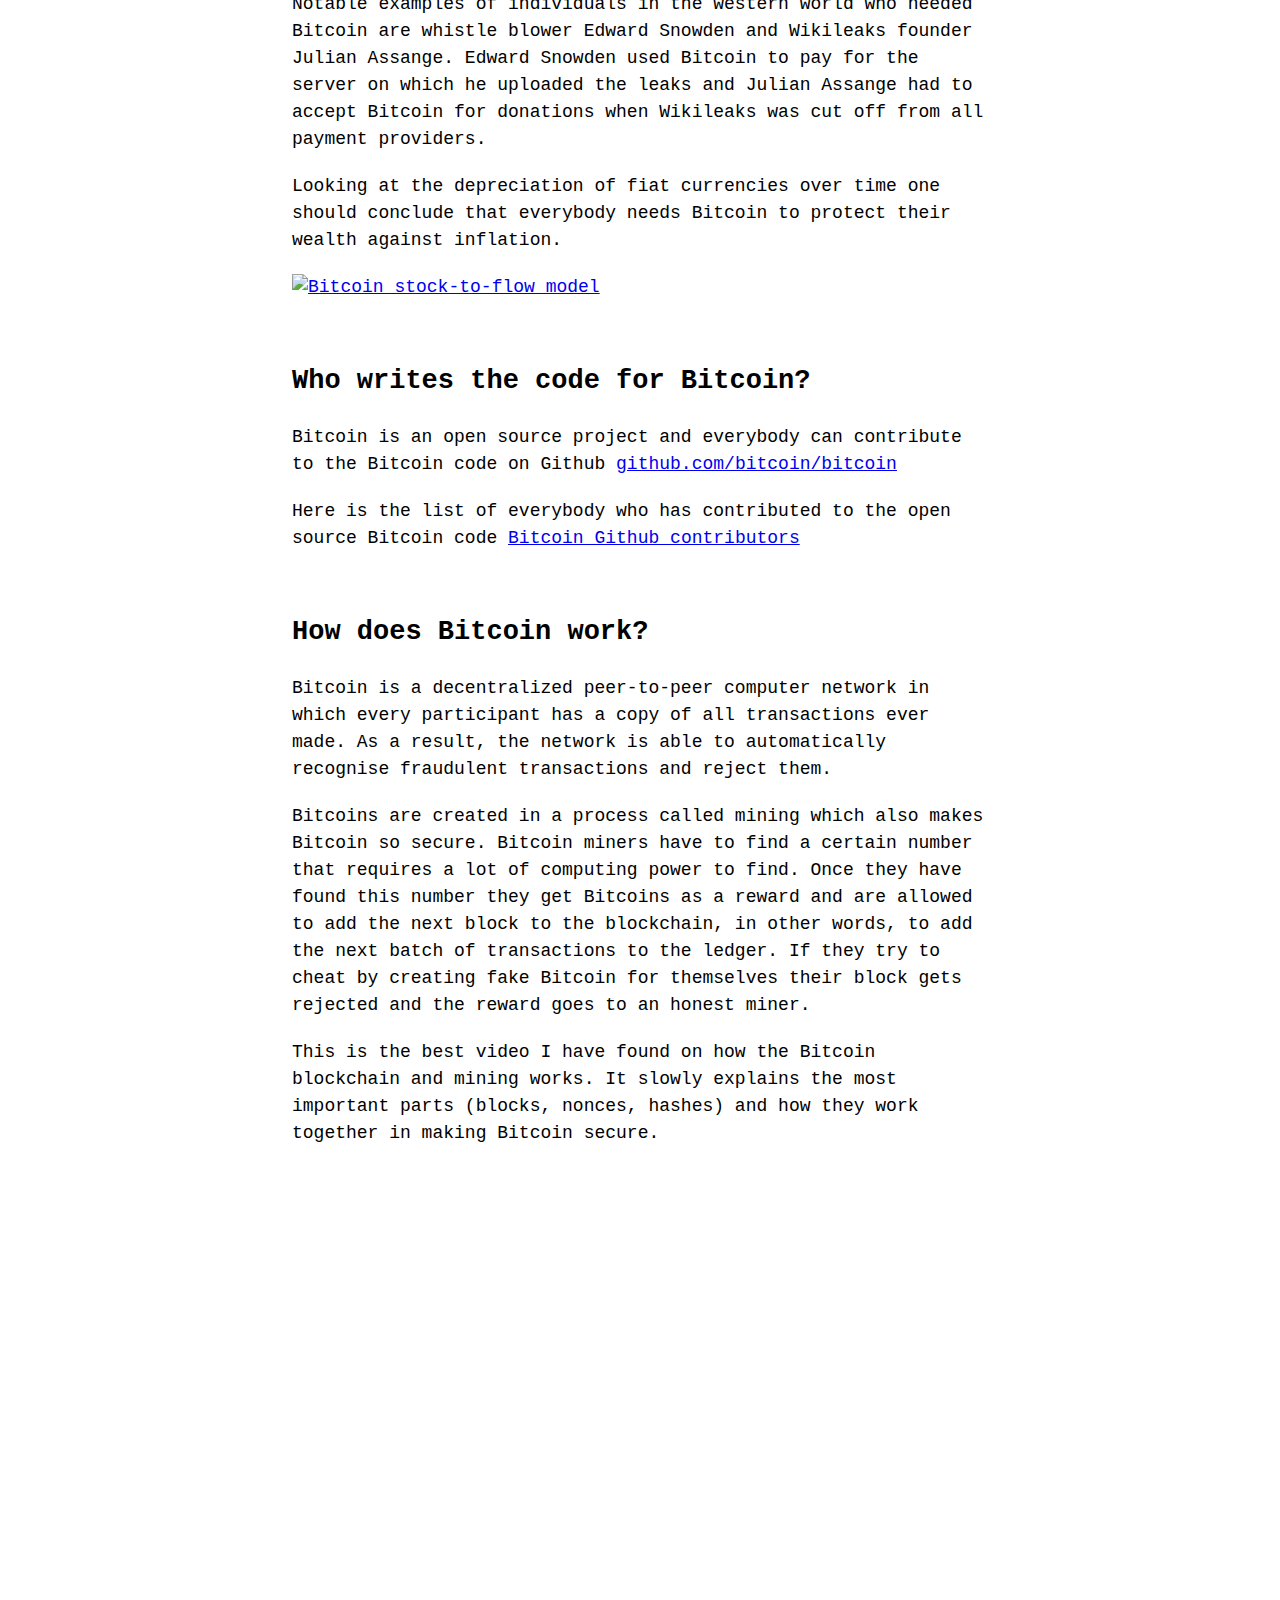
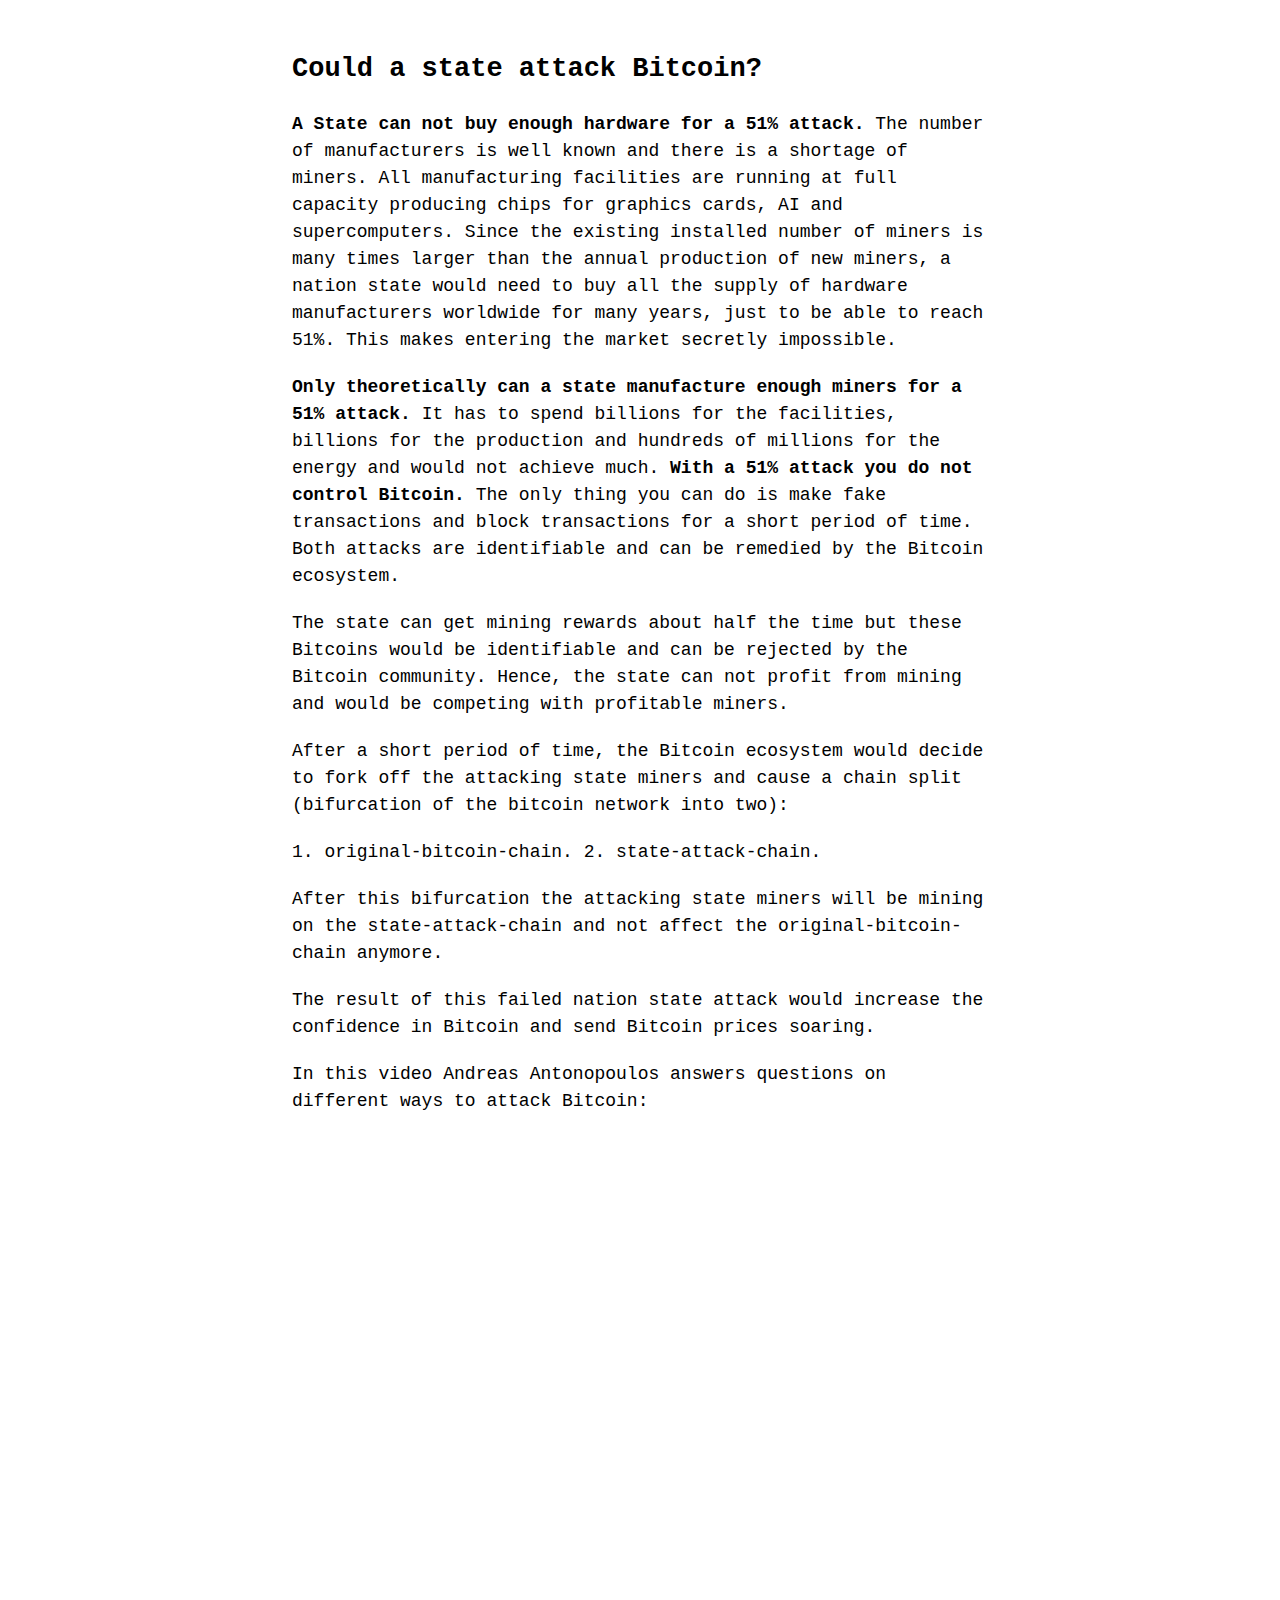
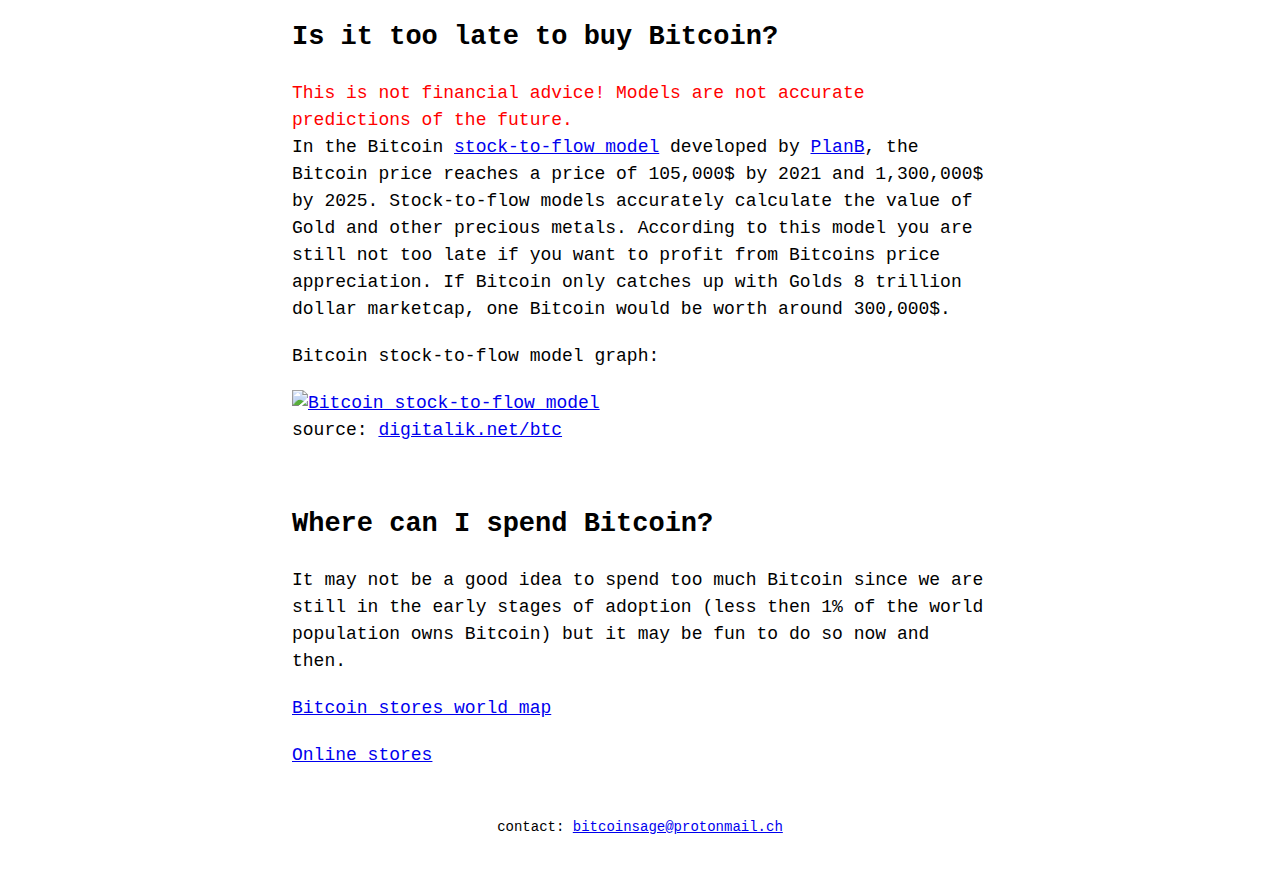
==== commit c8e2ab04: "Update index.html" ====
--- a/index.html
+++ b/index.html
@@ -78,7 +78,7 @@
         </ol>
       </div>
 
-      <i style="font-size:15px">last updated 21. October 2019</i>
+      <i style="font-size:15px">last updated 26. October 2019</i>
       <h2 id="whatisbitcoin">What is Bitcoin?</h2>
       <p>Bitcoin is the most secure financial ledger in the world. It is disinflationary money and digital cash. Disinflationary means that Bitcoins inflation is reduced by 50% every 4 years until it gets close to 0. There will only ever be 21 million coins. It can be used to transfer billions in value worldwide or for millions of micro transactions per second on the lightning network for in-game payments or the internet of things.  It is also
         programmable money.</p>
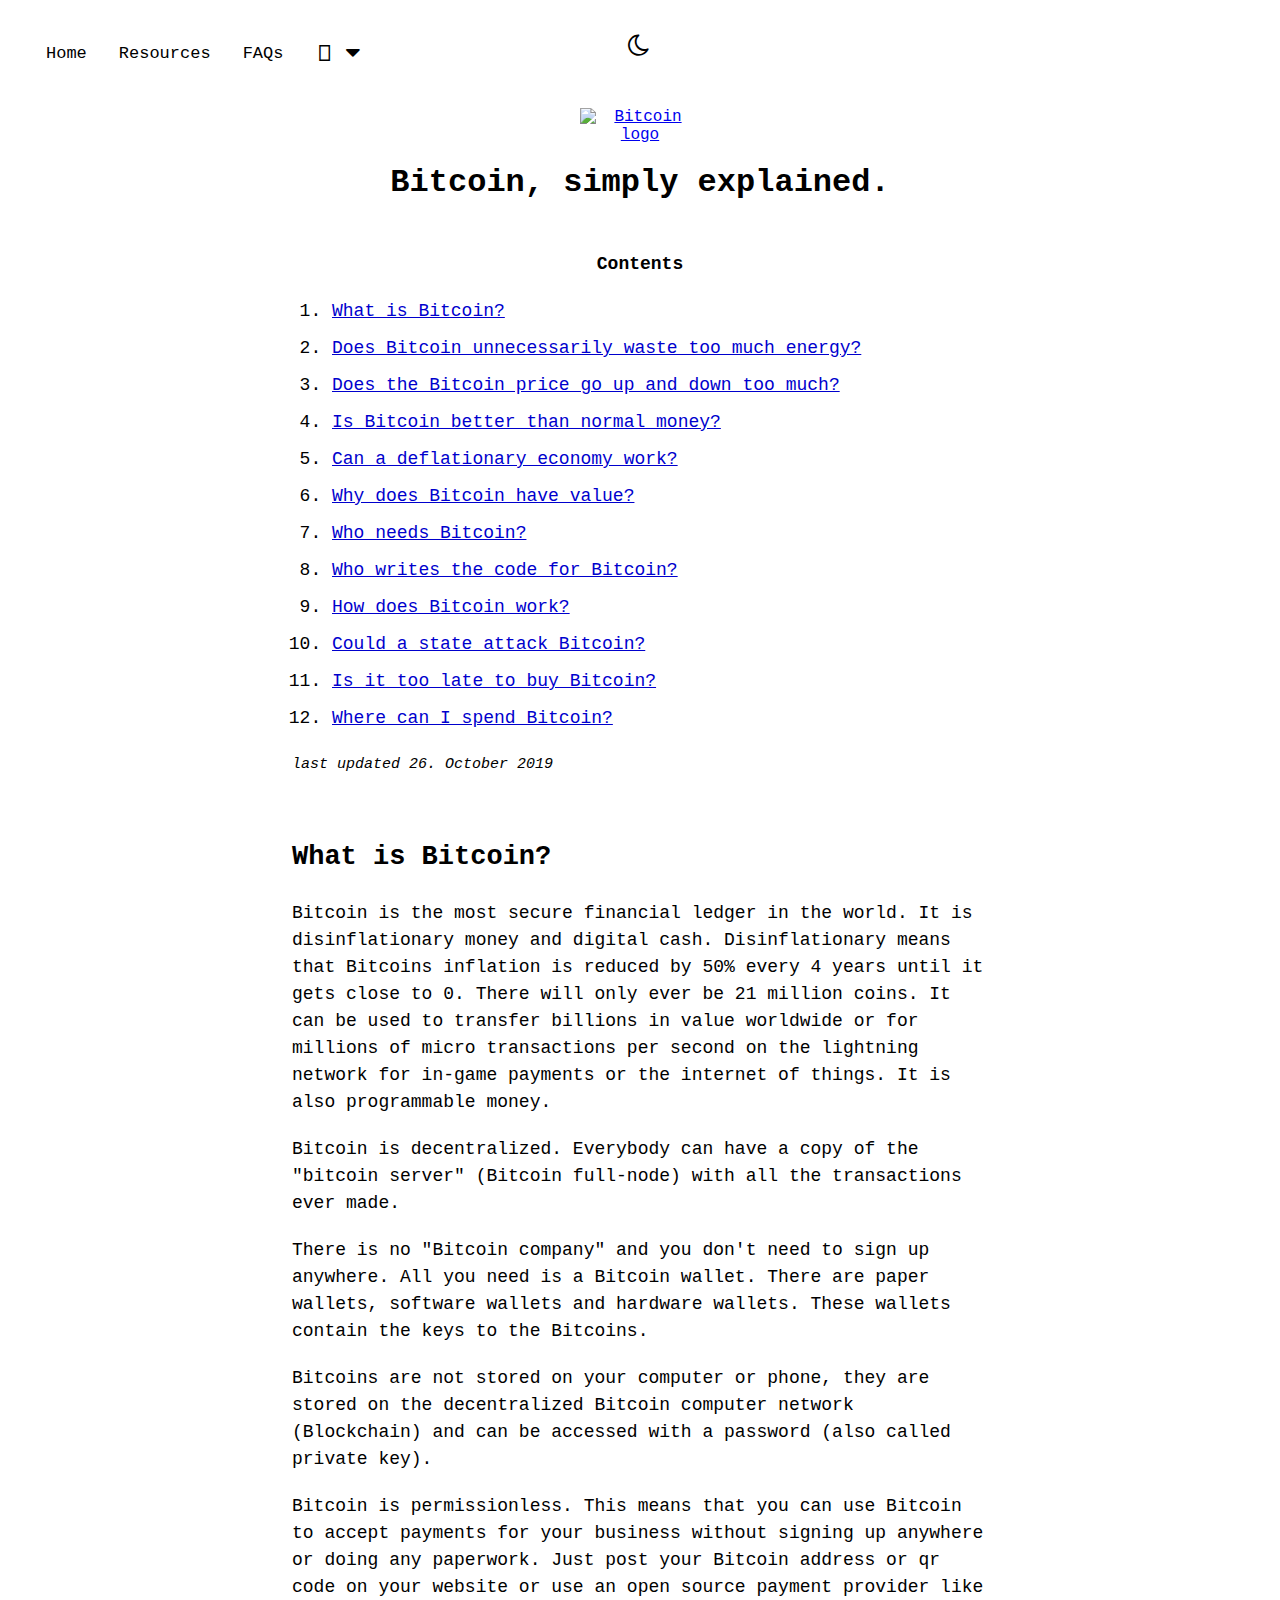
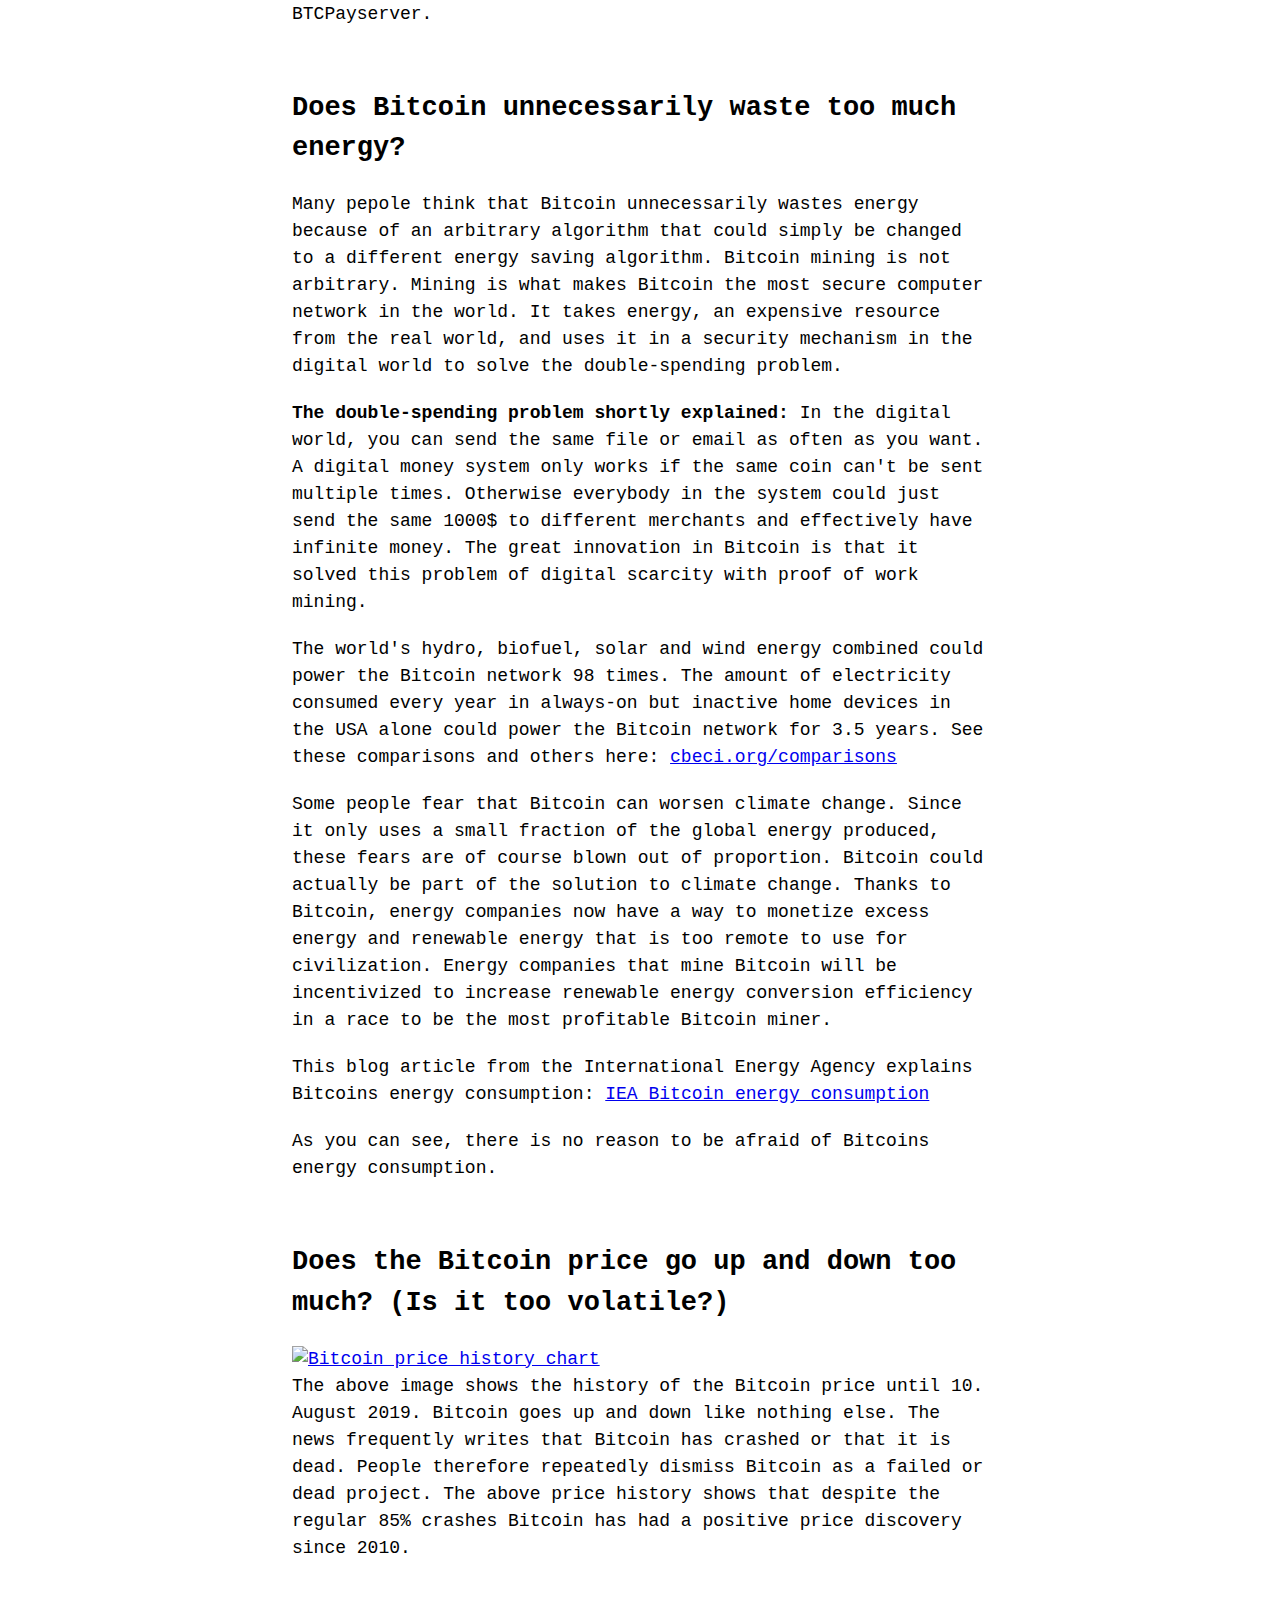
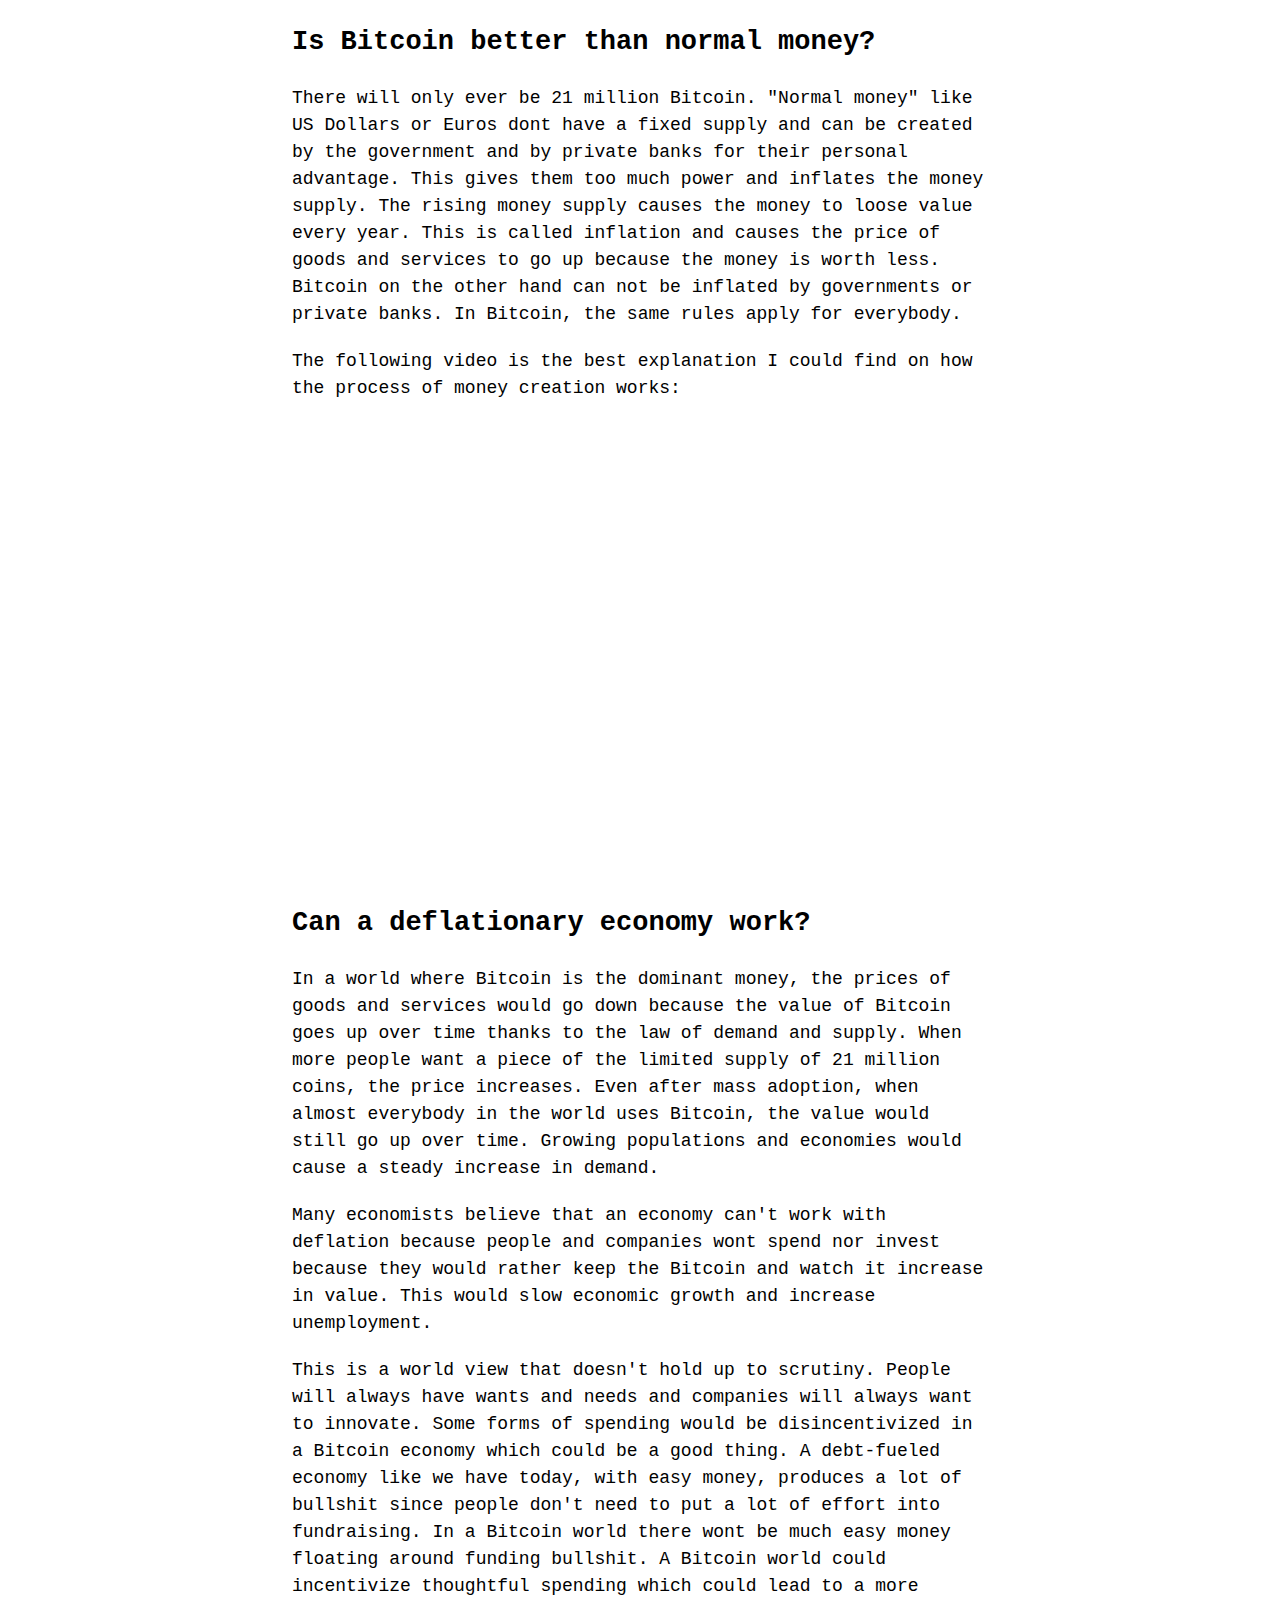
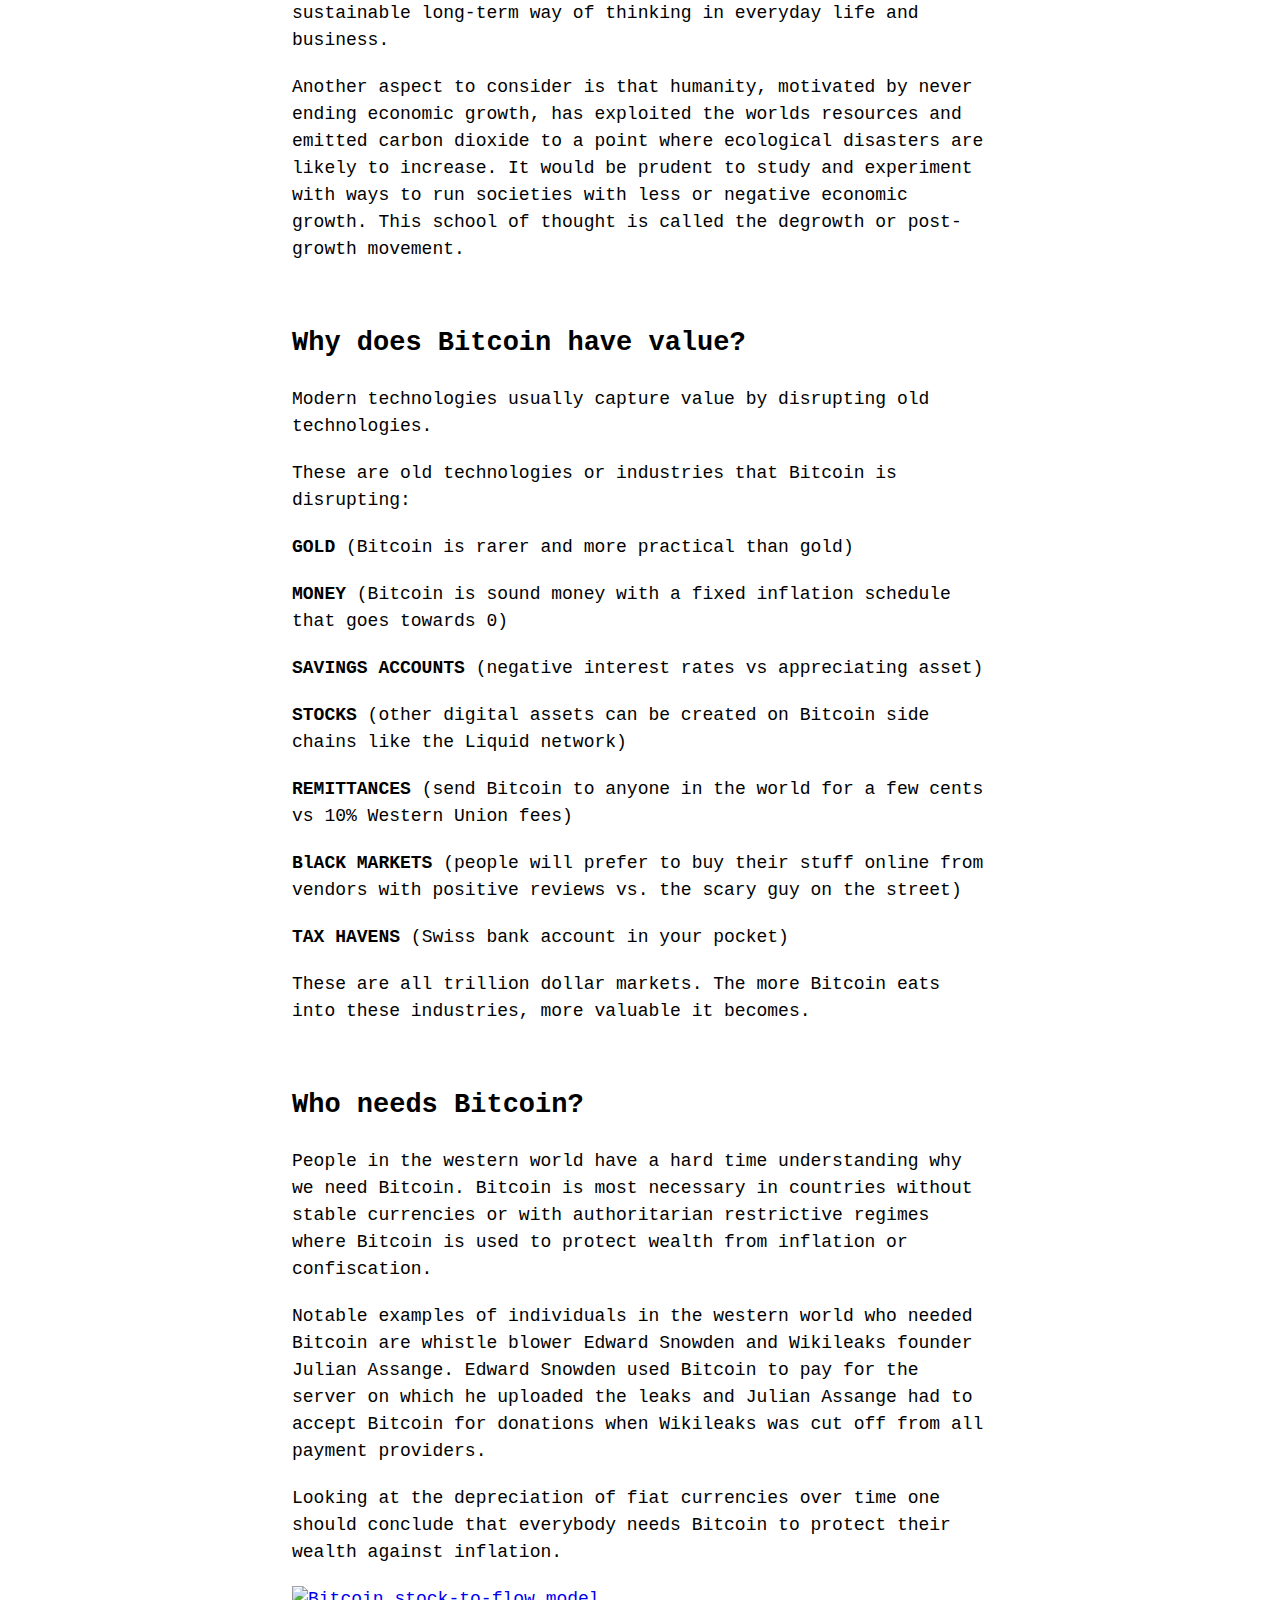
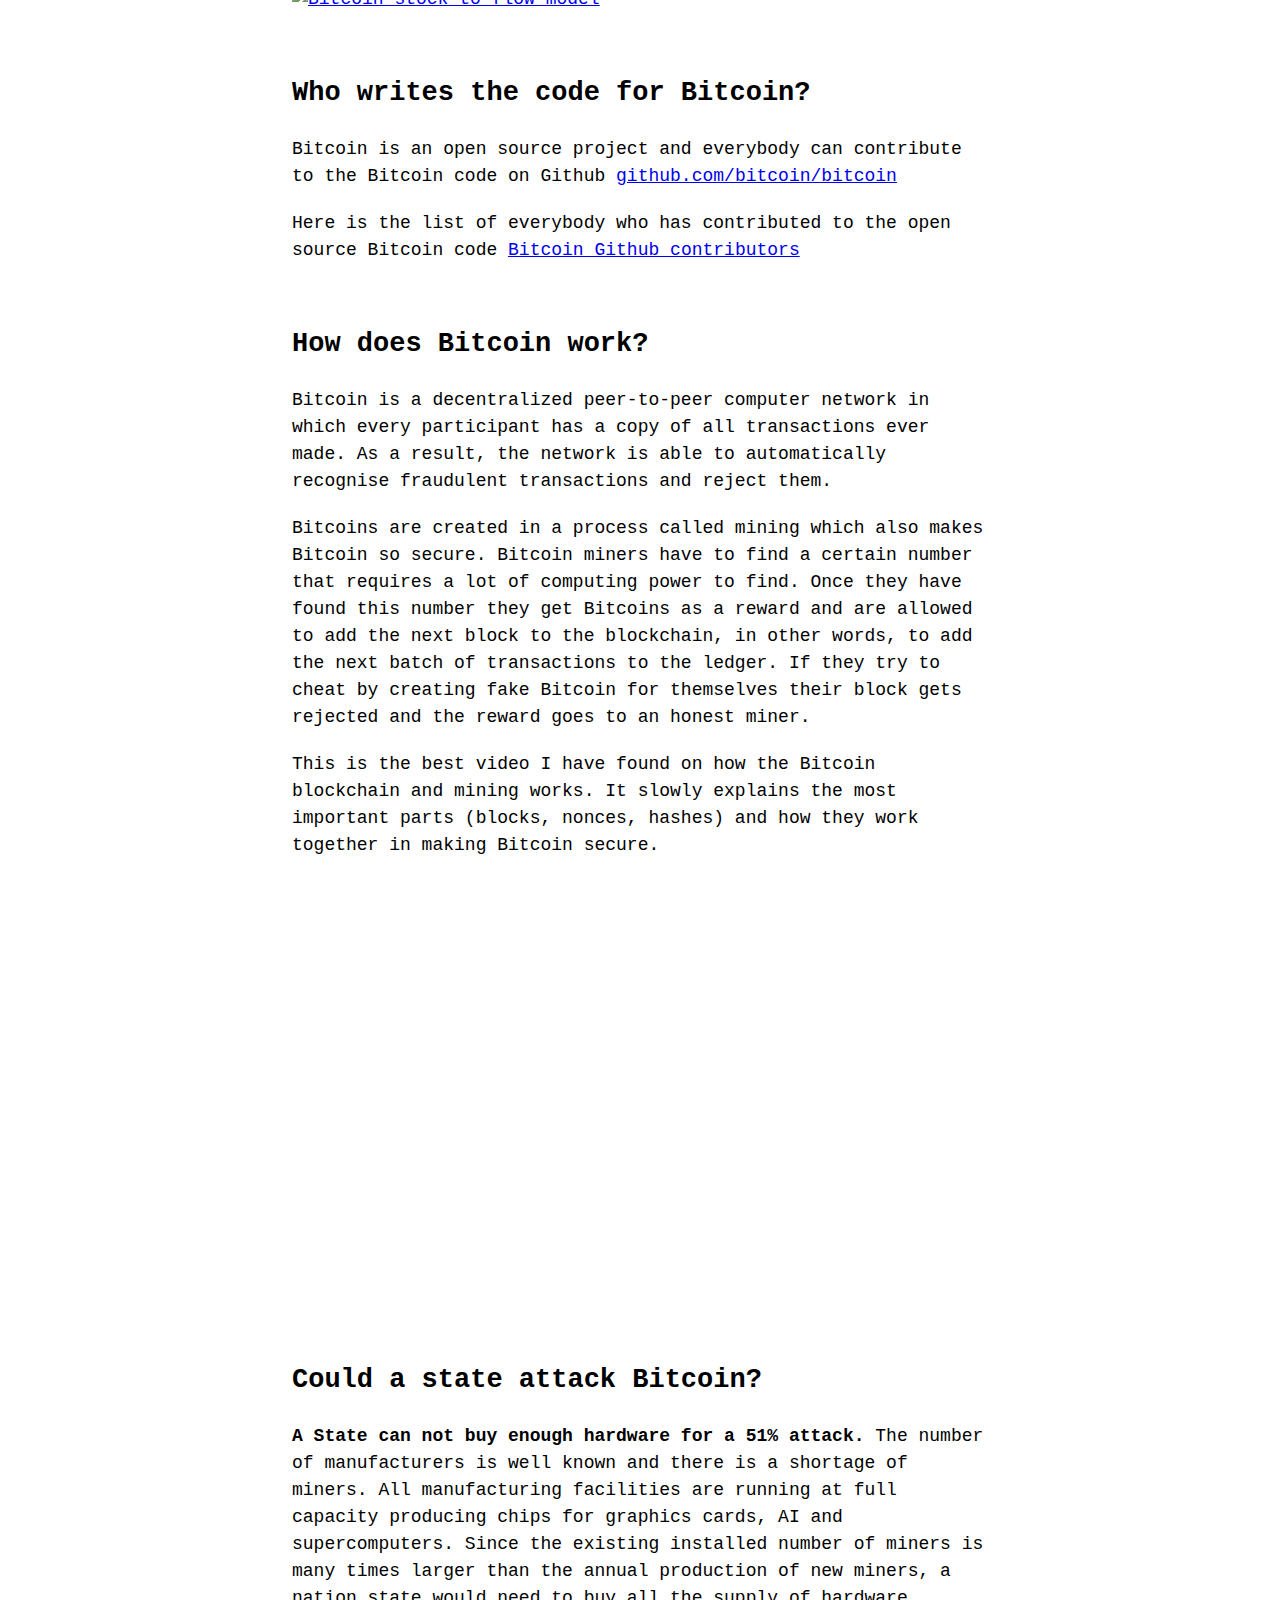
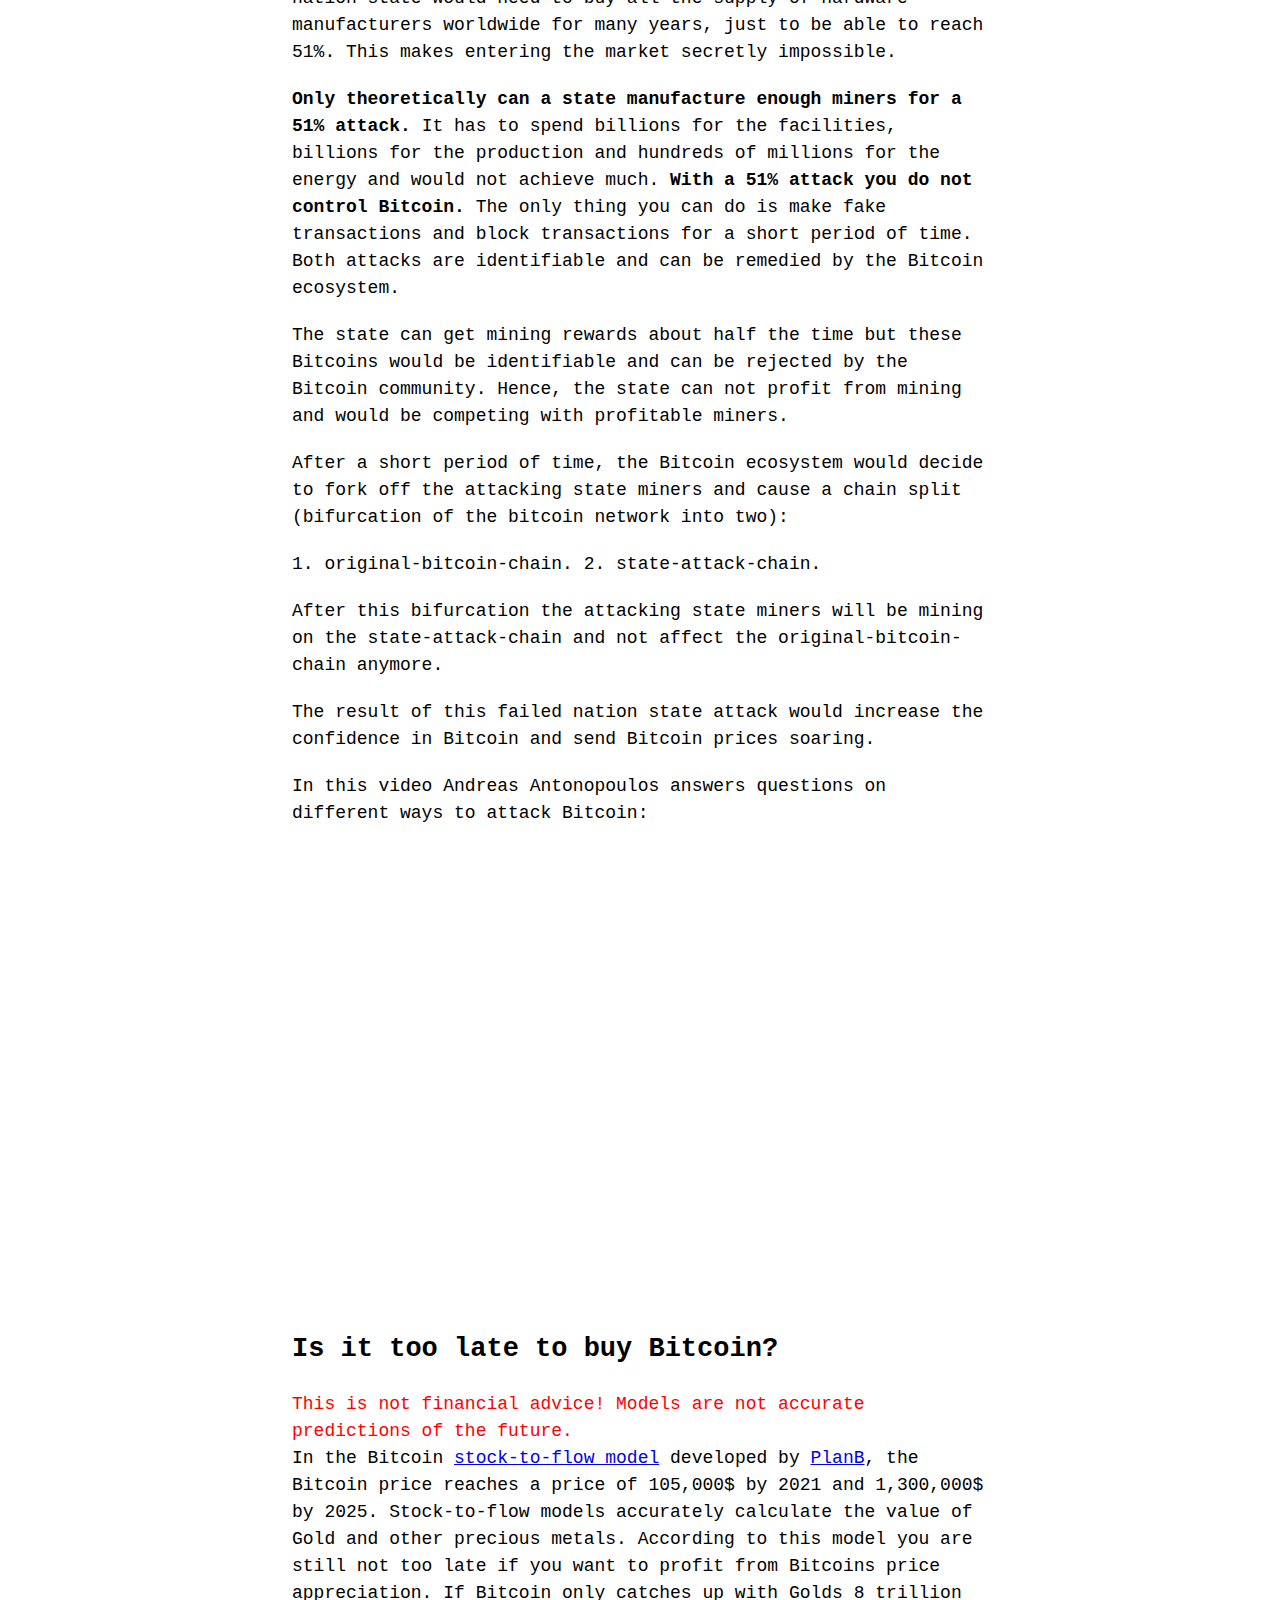
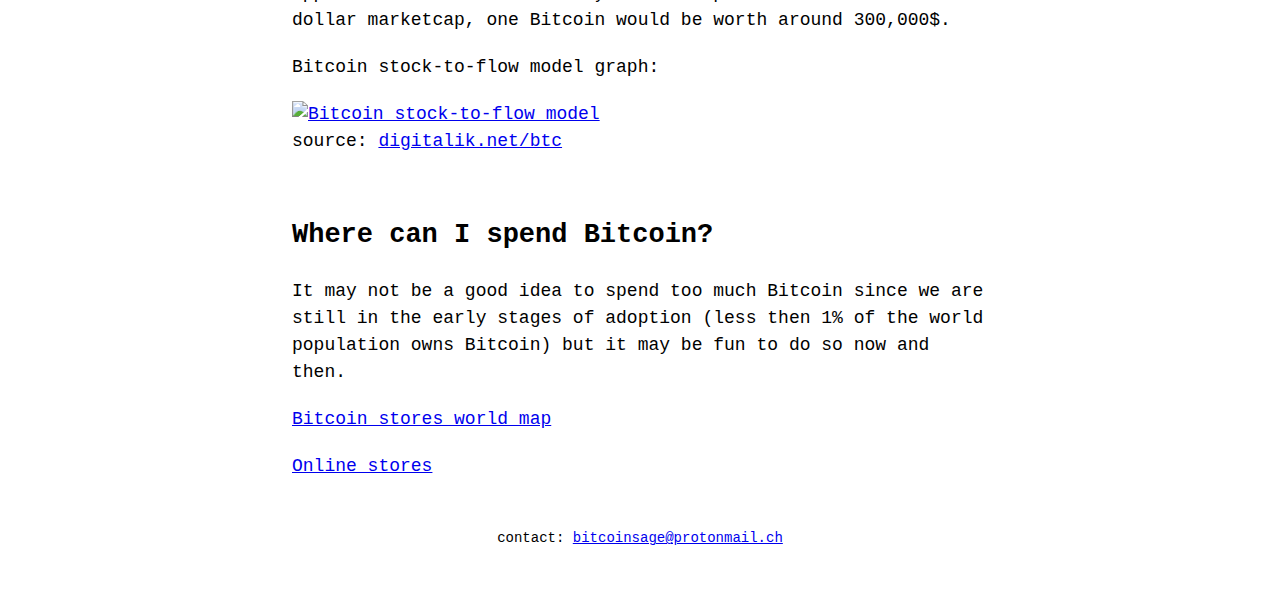
==== commit f9e77f6c: "Update index.html" ====
--- a/index.html
+++ b/index.html
@@ -58,7 +58,6 @@
         <p class="toc_title">Contents</p>
         <ol class="toc_list">
           <li><a href="#whatisbitcoin">What is Bitcoin?</a></li>
-          <li><a href="#bitcoindifferent">How is Bitcoin different from payment providers?</a></li>
           <li><a href="#energy">Does Bitcoin unnecessarily waste too much energy?</a></li>
           <li><a href="#upanddown">Does the Bitcoin price go up and down too much?</a></li>
           <li><a href="#betterthanfiat">Is Bitcoin better than normal money?</a></li>
@@ -82,14 +81,10 @@
       <h2 id="whatisbitcoin">What is Bitcoin?</h2>
       <p>Bitcoin is the most secure financial ledger in the world. It is disinflationary money and digital cash. Disinflationary means that Bitcoins inflation is reduced by 50% every 4 years until it gets close to 0. There will only ever be 21 million coins. It can be used to transfer billions in value worldwide or for millions of micro transactions per second on the lightning network for in-game payments or the internet of things.  It is also
         programmable money.</p>
-
-      <h2 id="bitcoindifferent">How is Bitcoin different from Paypal, Apple Pay or other payment providers?</h2>
-      <p>Banks and payment providers are centralized. This means there is one server with all the information on who has how much and where the money is sent. Since they control these servers, they can decide who is allowed to send and receive
-        payments and who isn't. Bitcoin is decentralized. Everybody can have a copy of the "bitcoin server" (Bitcoin full-node) with all the transactions ever made.</p>
+        Bitcoin is decentralized. Everybody can have a copy of the "bitcoin server" (Bitcoin full-node) with all the transactions ever made.</p>
       <p>There is no "Bitcoin company" and you don't need to sign up anywhere. All you need is a Bitcoin wallet. There are paper wallets, software wallets and hardware wallets. These wallets contain the keys to the Bitcoins.</p>
       <p>Bitcoins are not stored on your computer or phone, they are stored on the decentralized Bitcoin computer network (Blockchain) and can be accessed with a password (also called private key).</p>
       <p>Bitcoin is permissionless. This means that you can use Bitcoin to accept payments for your business without signing up anywhere or doing any paperwork. Just post your Bitcoin address or qr code on your website or use an open source payment provider like BTCPayserver.</p>
-
       <h2 id="energy">Does Bitcoin unnecessarily waste too much energy?</h2>
       <p>Many pepole think that Bitcoin unnecessarily wastes energy because of an arbitrary algorithm that could simply be changed to a different energy saving algorithm. Bitcoin mining is not arbitrary. Mining is what makes Bitcoin the most secure
         computer network in the world. It takes energy, an expensive resource from the real world, and uses it in a security mechanism in the digital world to solve the double-spending problem.</p>
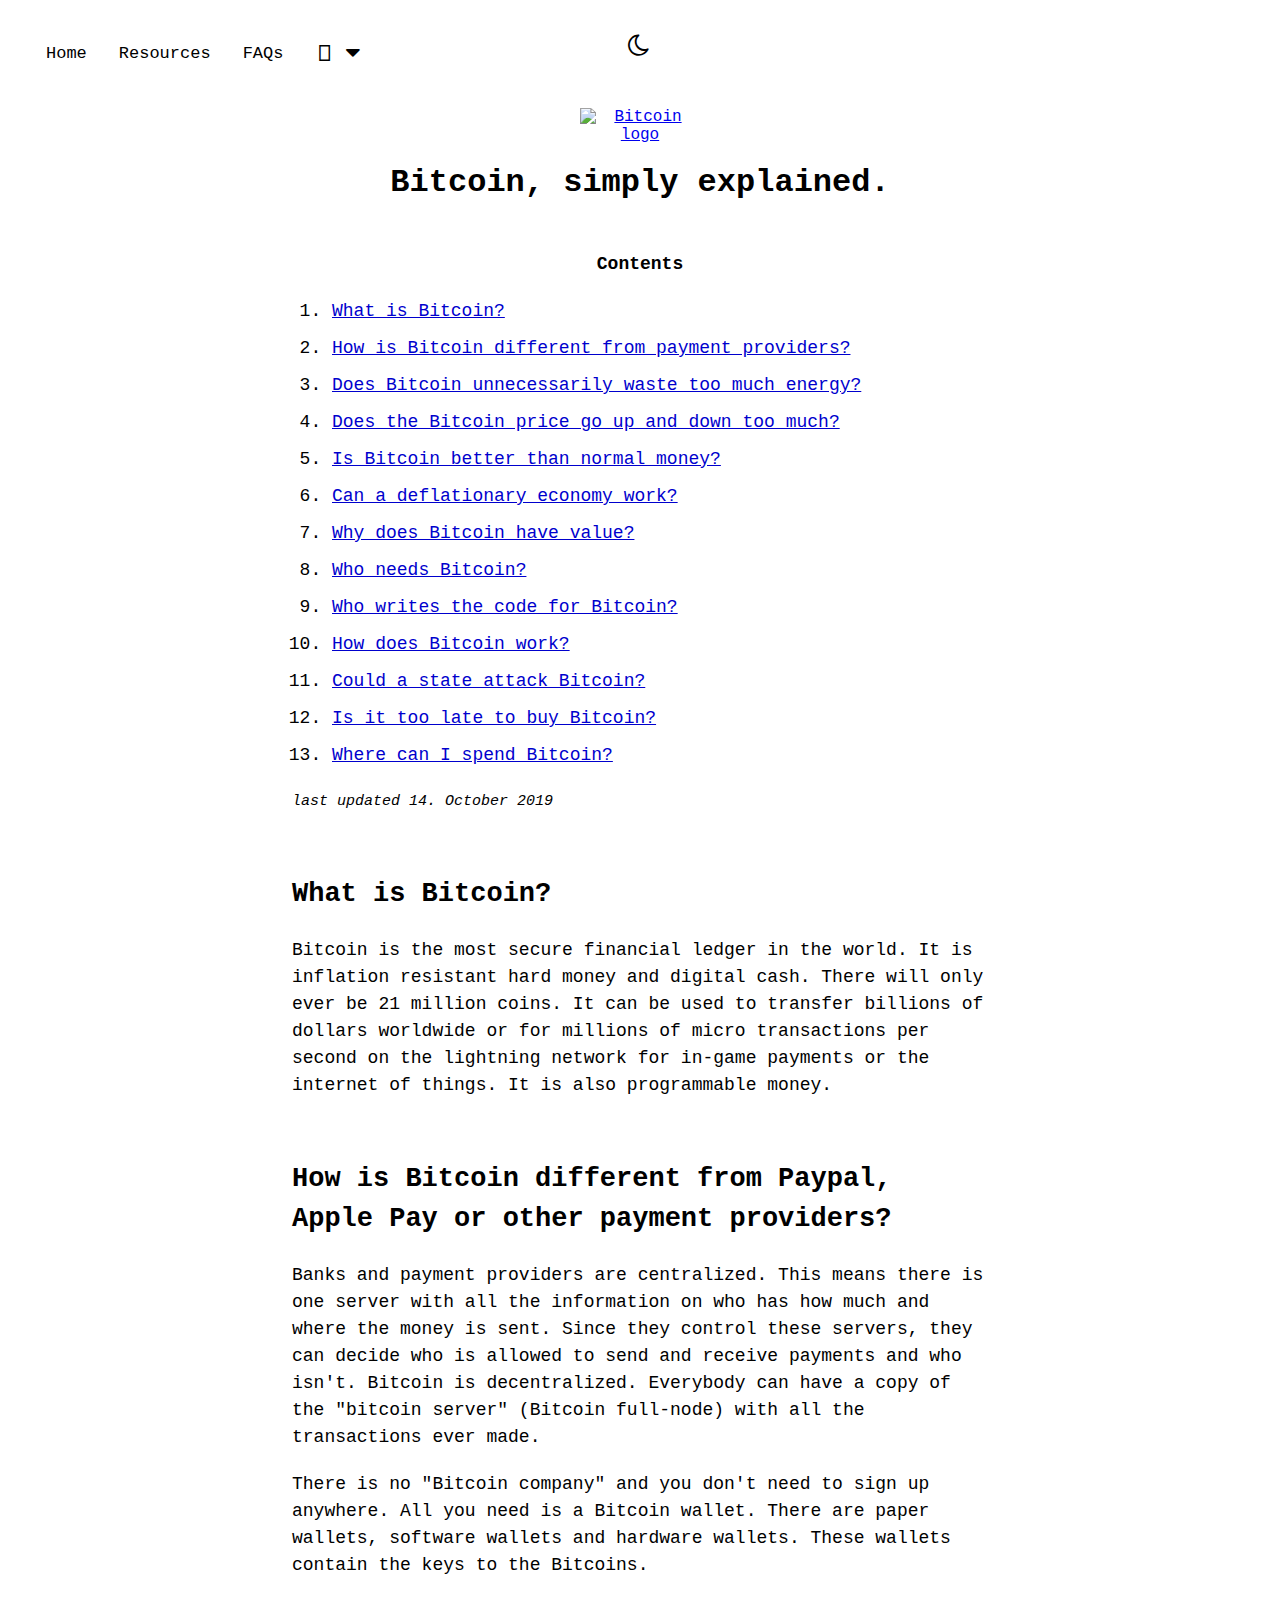
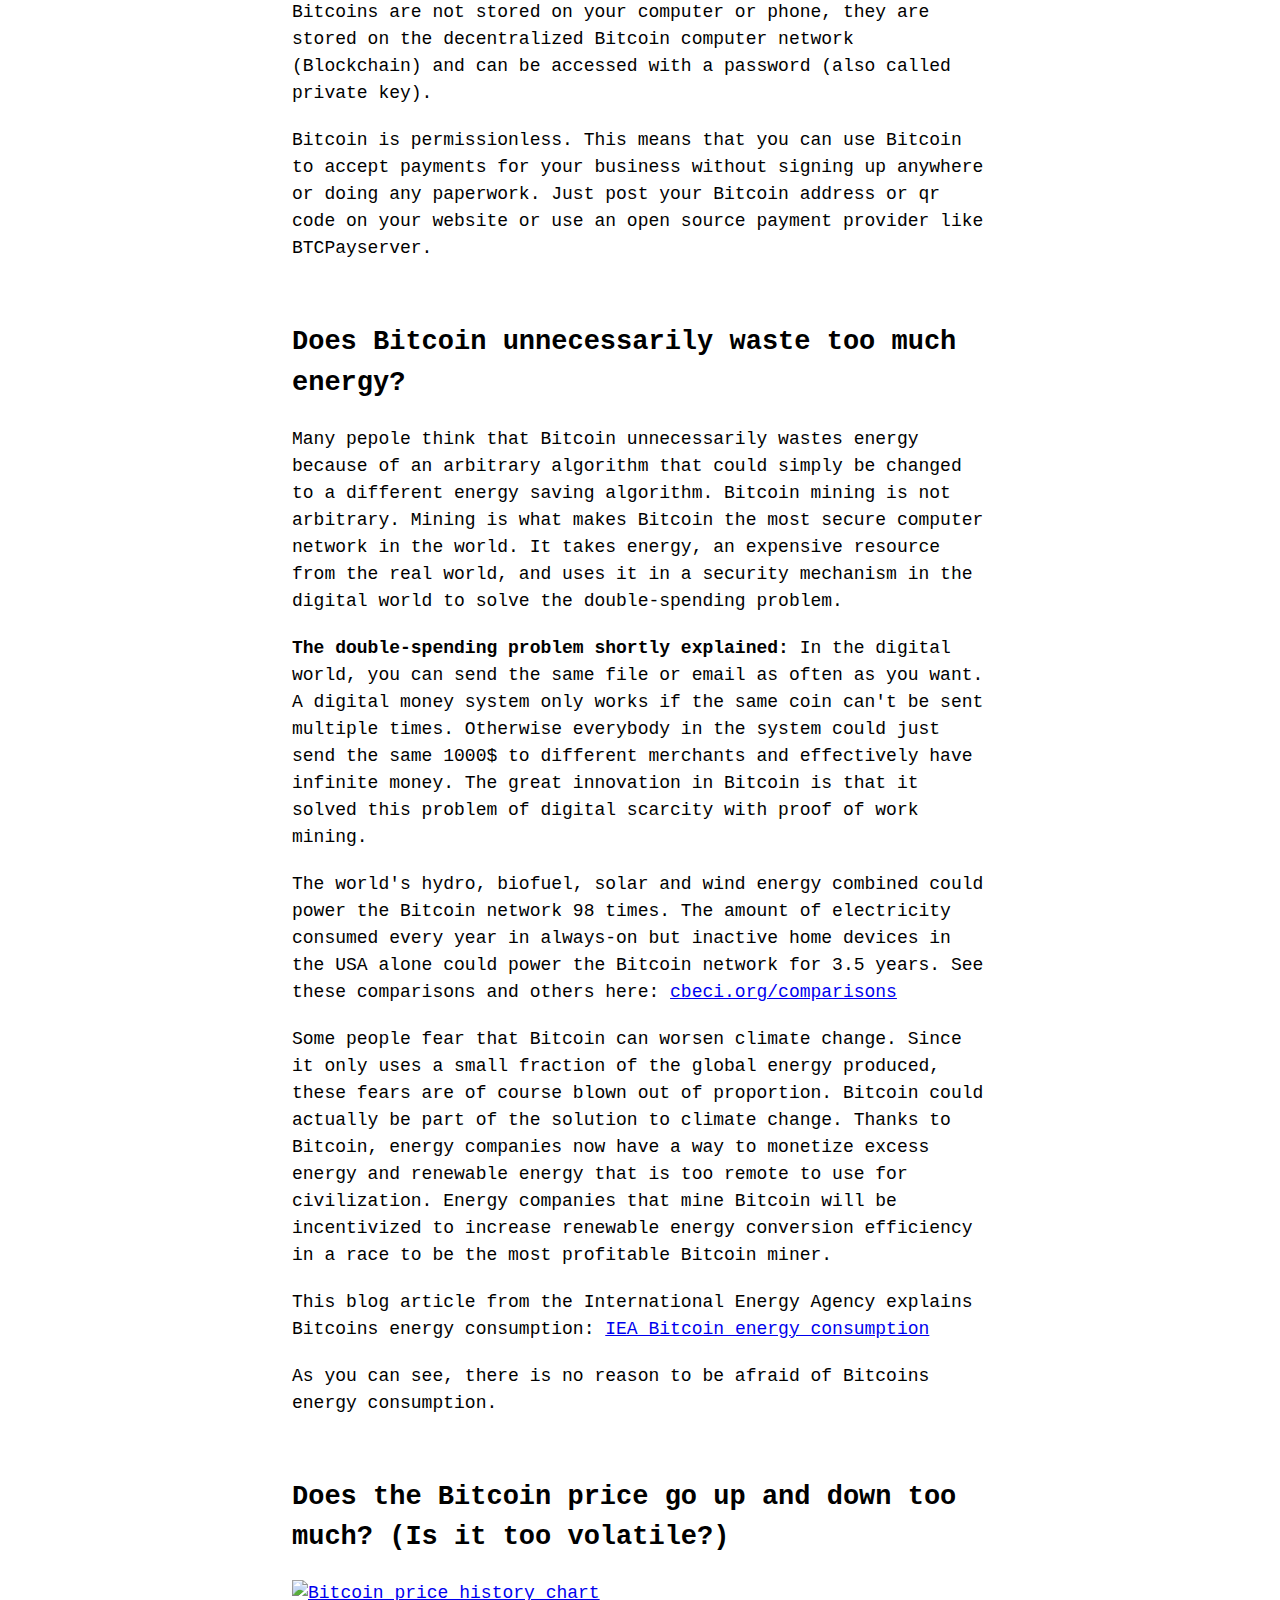
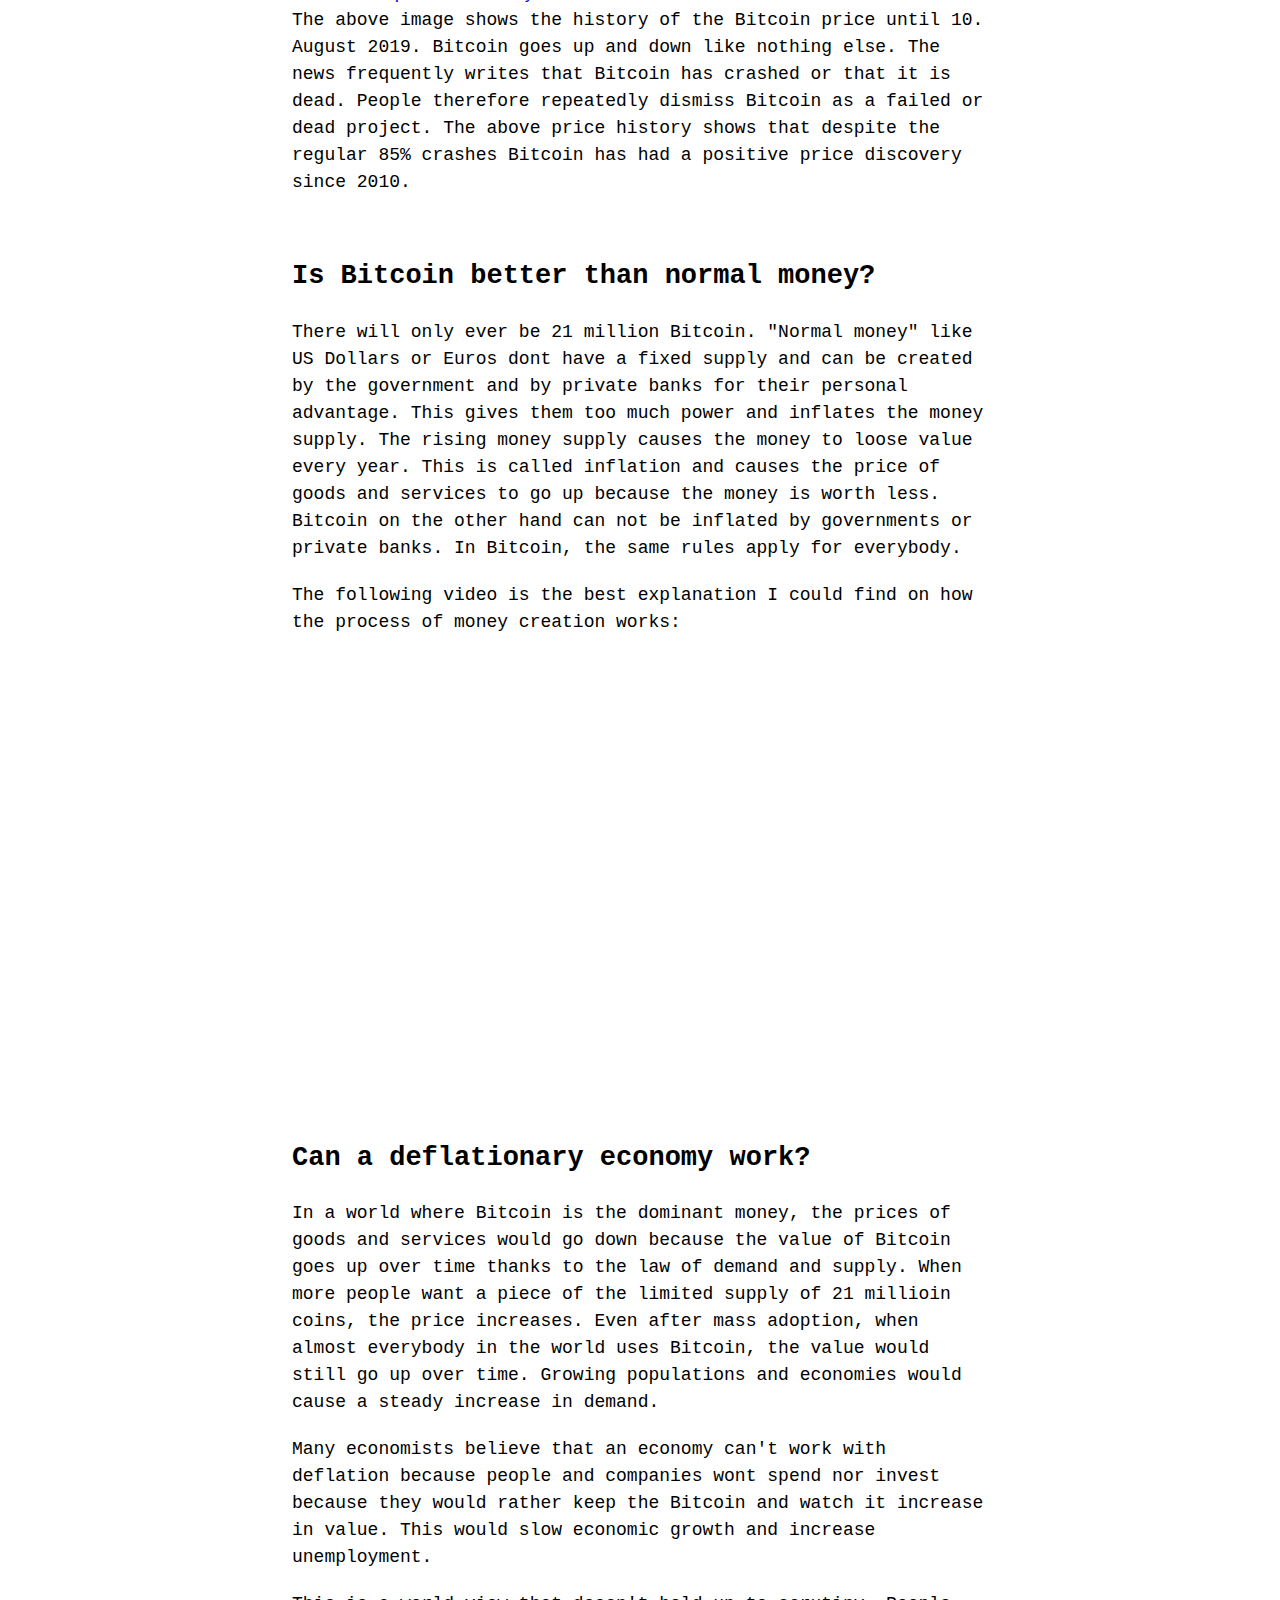
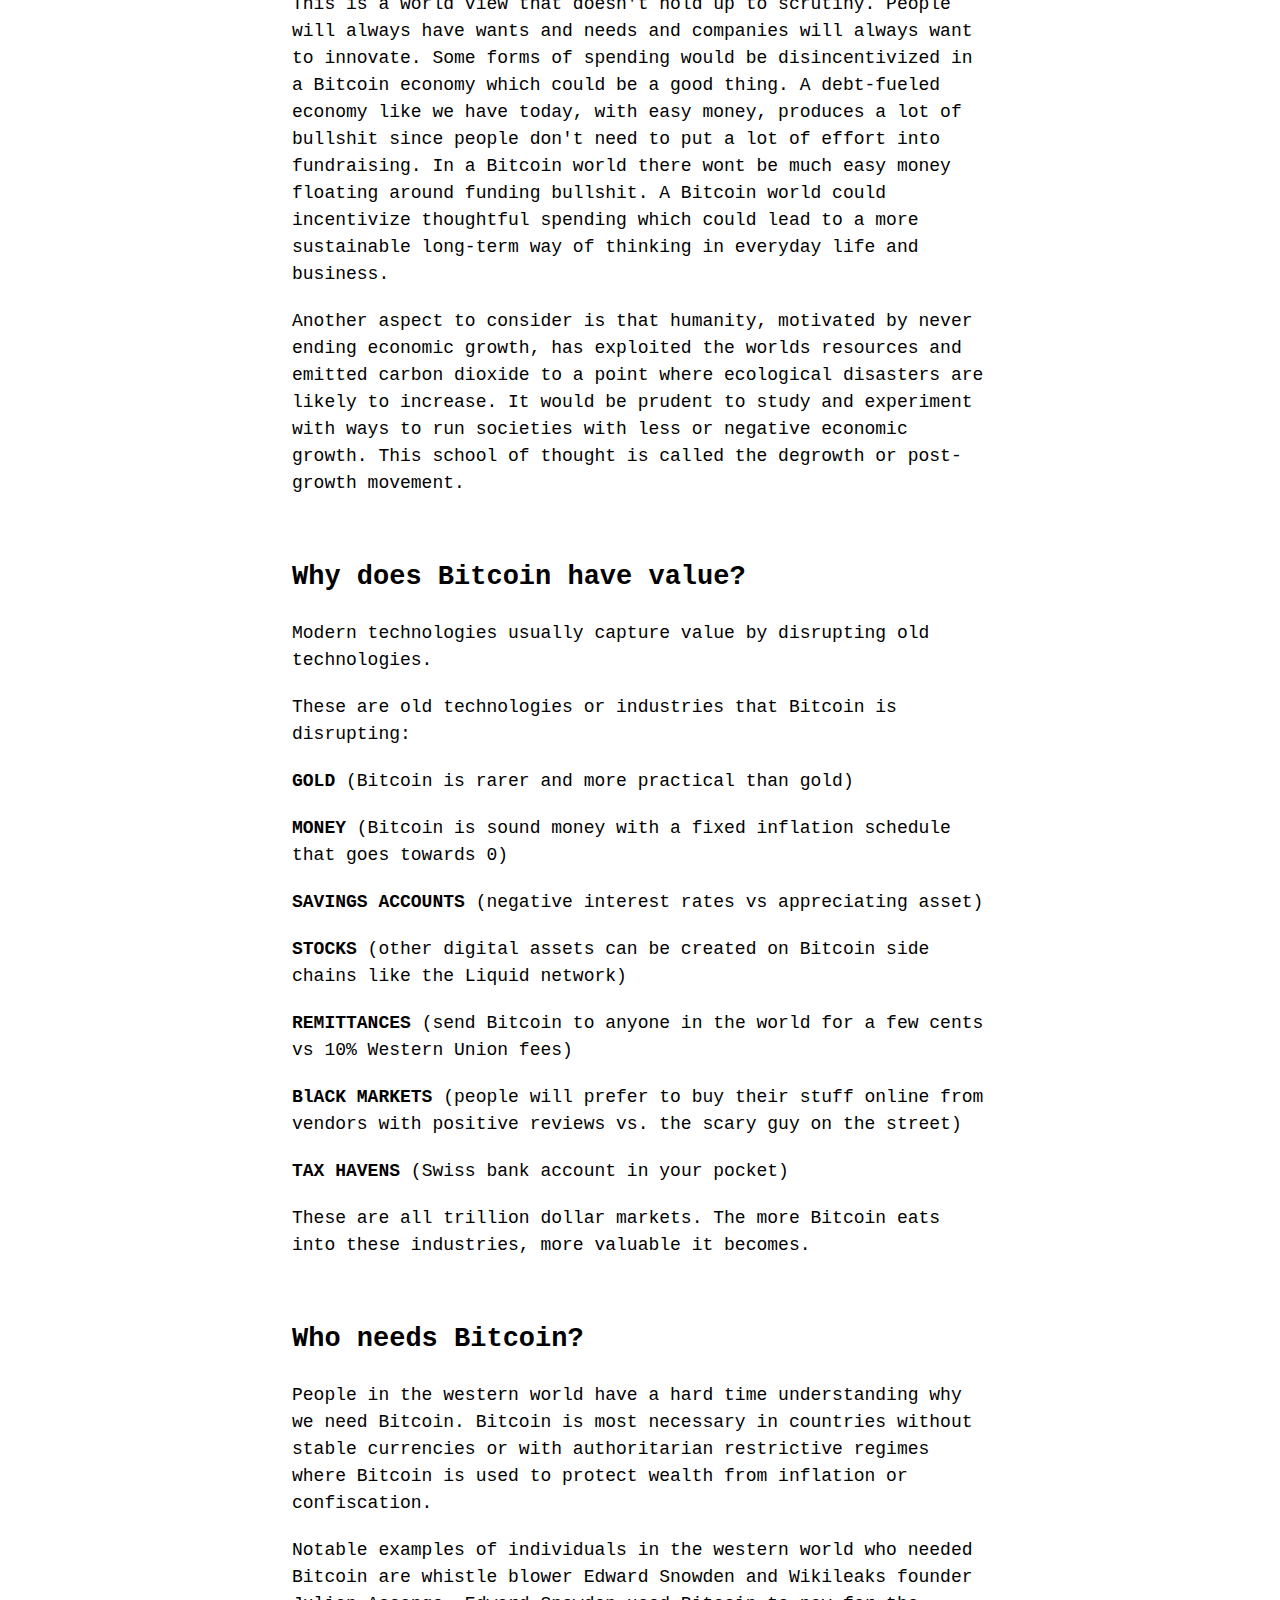
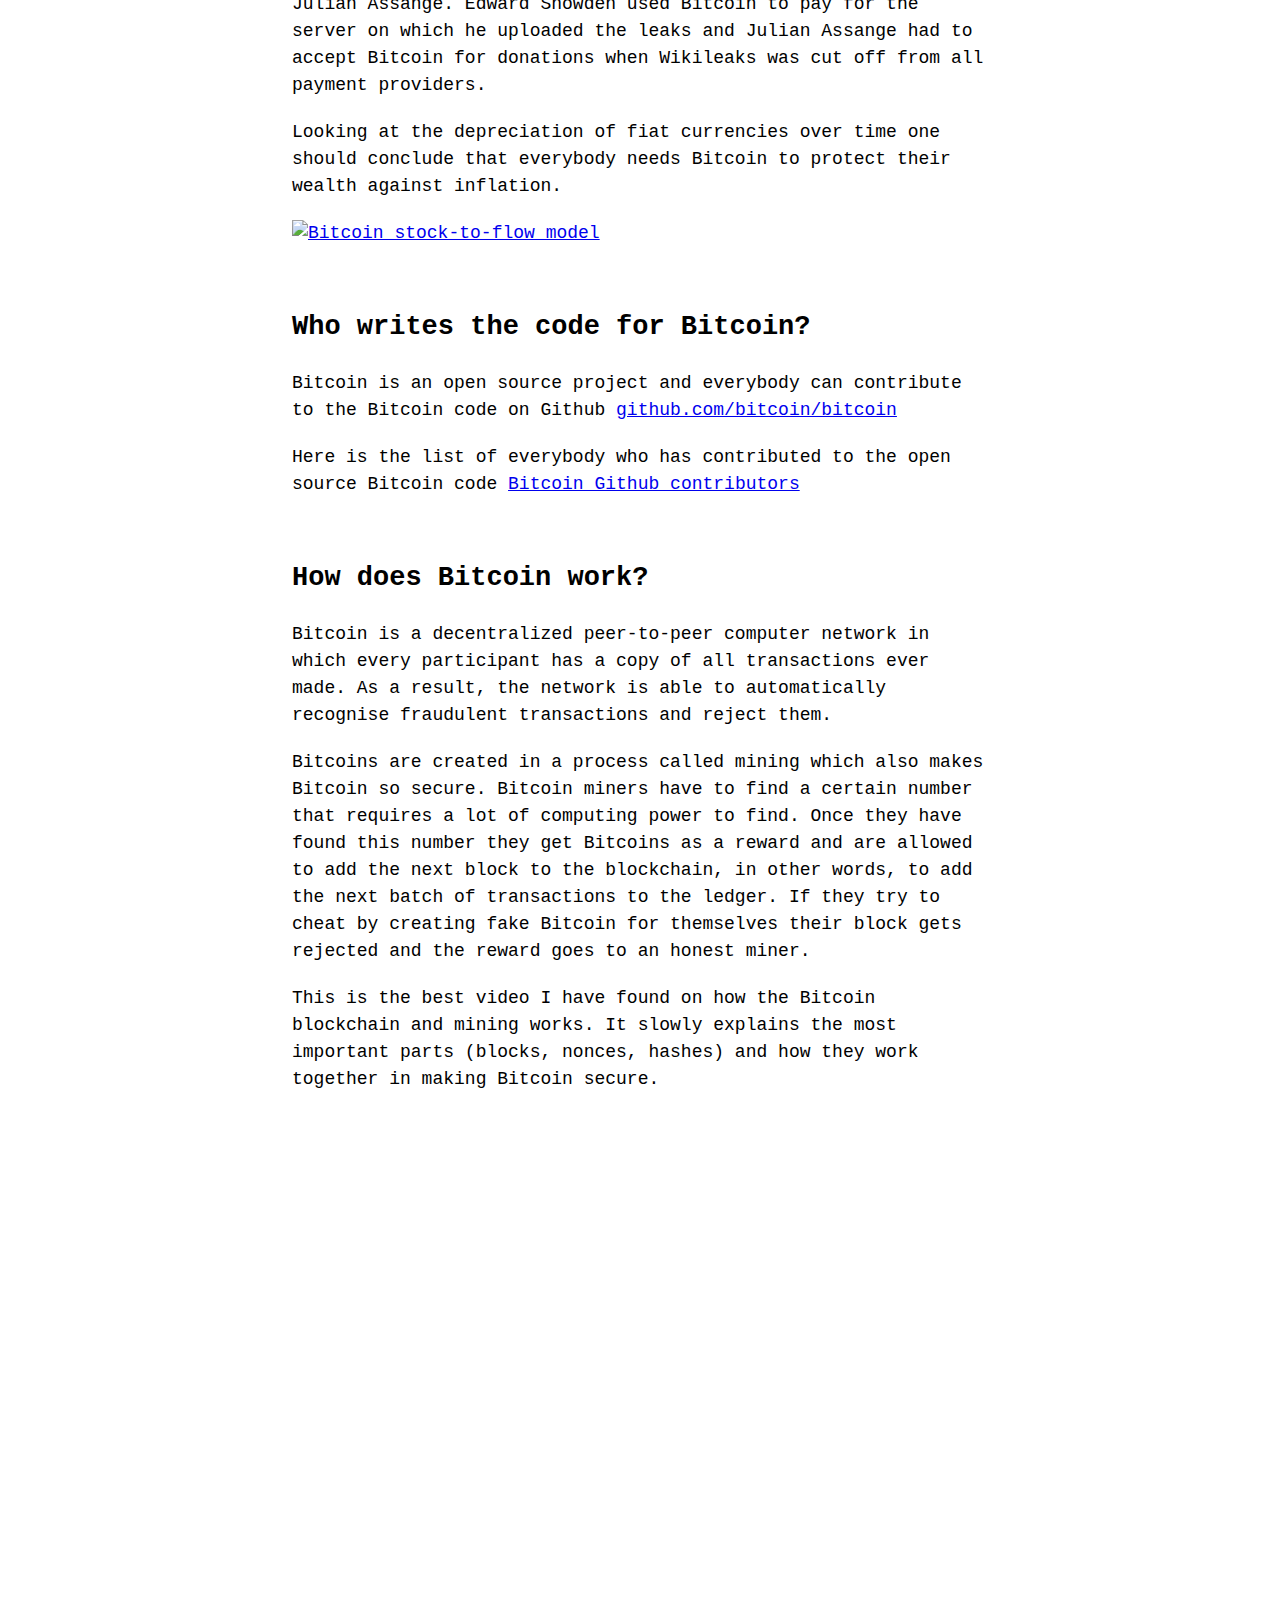
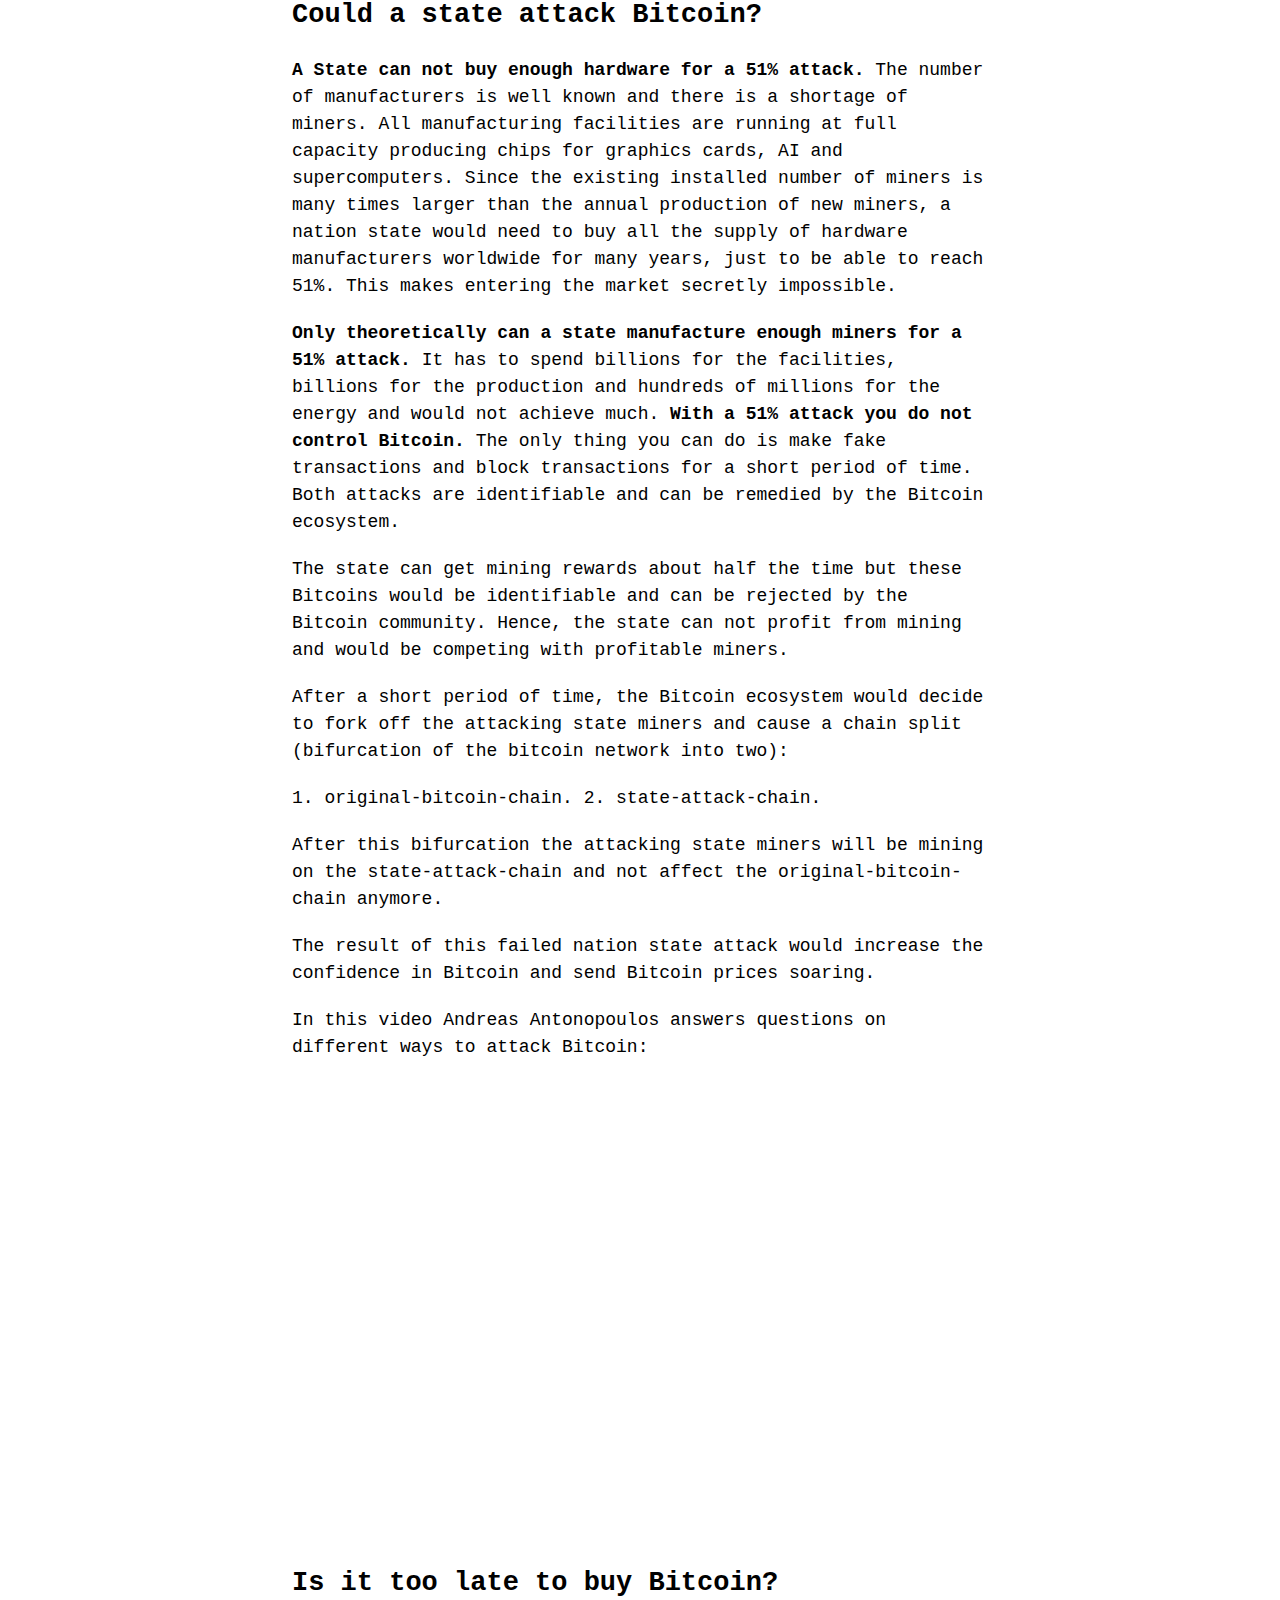
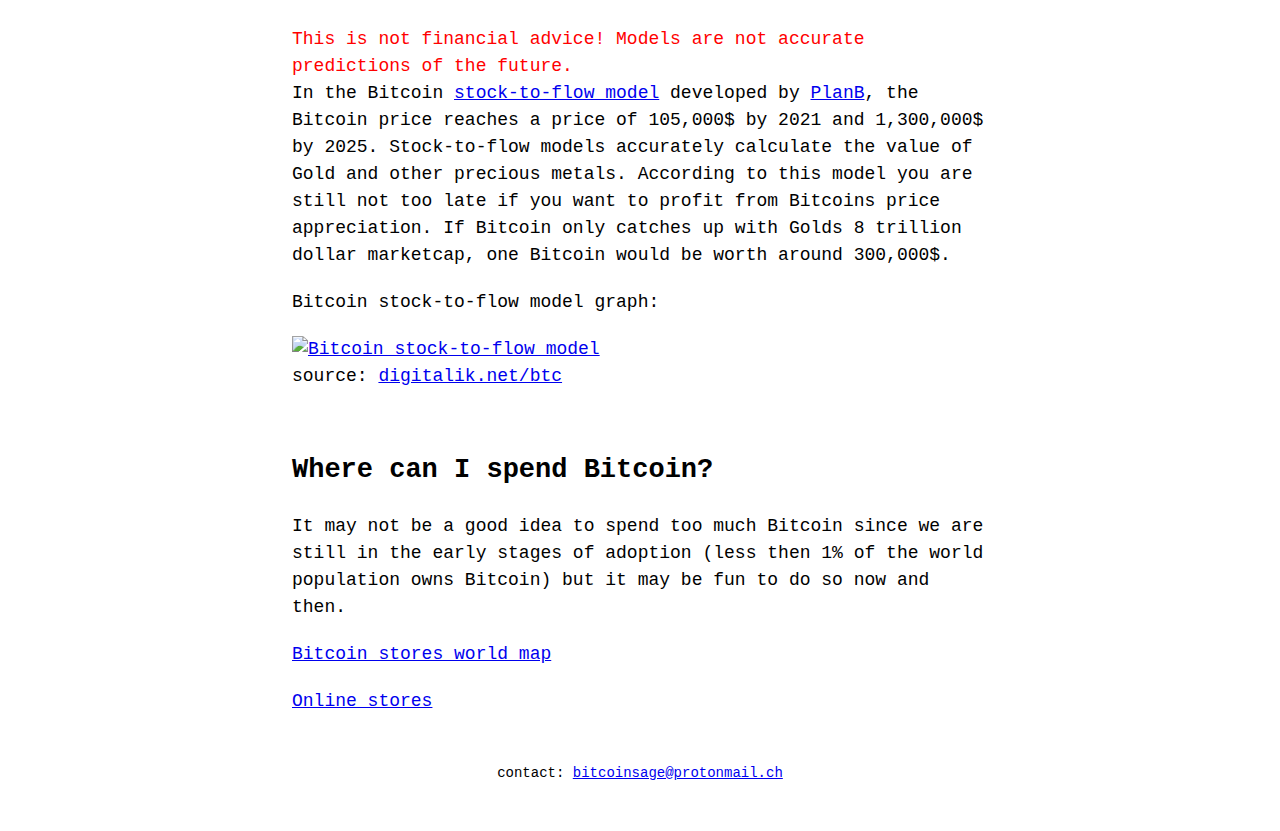
==== commit 48e98c4f: "Update index.html" ====
--- a/index.html
+++ b/index.html
@@ -58,6 +58,7 @@
         <p class="toc_title">Contents</p>
         <ol class="toc_list">
           <li><a href="#whatisbitcoin">What is Bitcoin?</a></li>
+          <li><a href="#bitcoindifferent">How is Bitcoin different from payment providers?</a></li>
           <li><a href="#energy">Does Bitcoin unnecessarily waste too much energy?</a></li>
           <li><a href="#upanddown">Does the Bitcoin price go up and down too much?</a></li>
           <li><a href="#betterthanfiat">Is Bitcoin better than normal money?</a></li>
@@ -77,21 +78,25 @@
         </ol>
       </div>
 
-      <i style="font-size:15px">last updated 26. October 2019</i>
+      <i style="font-size:15px">last updated 14. October 2019</i>
       <h2 id="whatisbitcoin">What is Bitcoin?</h2>
-      <p>Bitcoin is the most secure financial ledger in the world. It is disinflationary money and digital cash. Disinflationary means that Bitcoins inflation is reduced by 50% every 4 years until it gets close to 0. There will only ever be 21 million coins. It can be used to transfer billions in value worldwide or for millions of micro transactions per second on the lightning network for in-game payments or the internet of things.  It is also
+      <p>Bitcoin is the most secure financial ledger in the world. It is inflation resistant hard money and digital cash. There will only ever be 21 million coins. It can be used to transfer billions of dollars worldwide or for millions of micro transactions per second on the lightning network for in-game payments or the internet of things.  It is also
         programmable money.</p>
-        Bitcoin is decentralized. Everybody can have a copy of the "bitcoin server" (Bitcoin full-node) with all the transactions ever made.</p>
+
+      <h2 id="bitcoindifferent">How is Bitcoin different from Paypal, Apple Pay or other payment providers?</h2>
+      <p>Banks and payment providers are centralized. This means there is one server with all the information on who has how much and where the money is sent. Since they control these servers, they can decide who is allowed to send and receive
+        payments and who isn't. Bitcoin is decentralized. Everybody can have a copy of the "bitcoin server" (Bitcoin full-node) with all the transactions ever made.</p>
       <p>There is no "Bitcoin company" and you don't need to sign up anywhere. All you need is a Bitcoin wallet. There are paper wallets, software wallets and hardware wallets. These wallets contain the keys to the Bitcoins.</p>
       <p>Bitcoins are not stored on your computer or phone, they are stored on the decentralized Bitcoin computer network (Blockchain) and can be accessed with a password (also called private key).</p>
       <p>Bitcoin is permissionless. This means that you can use Bitcoin to accept payments for your business without signing up anywhere or doing any paperwork. Just post your Bitcoin address or qr code on your website or use an open source payment provider like BTCPayserver.</p>
+
       <h2 id="energy">Does Bitcoin unnecessarily waste too much energy?</h2>
       <p>Many pepole think that Bitcoin unnecessarily wastes energy because of an arbitrary algorithm that could simply be changed to a different energy saving algorithm. Bitcoin mining is not arbitrary. Mining is what makes Bitcoin the most secure
         computer network in the world. It takes energy, an expensive resource from the real world, and uses it in a security mechanism in the digital world to solve the double-spending problem.</p>
       <p><b>The double-spending problem shortly explained:</b> In the digital world, you can send the same file or email as often as you want. A digital money system only works if the same coin can't be sent multiple times. Otherwise everybody in the system could just send the same 1000$ to different merchants and effectively have infinite money.
         The great innovation in Bitcoin is that it solved this problem of digital scarcity with proof of work mining.</p>
       <p>The world's hydro, biofuel, solar and wind energy combined could power the Bitcoin network 98 times. The amount of electricity consumed every year in always-on but inactive home devices in the USA alone could power the Bitcoin network for
-        3.5 years. See these comparisons and others here: <a href="https://cbeci.org/comparisons/" target="_blank">cbeci.org/comparisons</a></p>
+        3.5 years. See these comparisons and others here: <a href="https://cbeci.org/cbeci/comparisons" target="_blank">cbeci.org/comparisons</a></p>
       <p>Some people fear that Bitcoin can worsen climate change. Since it only uses a small fraction of the global energy produced, these fears are of course blown out of proportion. Bitcoin could actually be part of the solution to climate change.
         Thanks to Bitcoin, energy companies now have a way to monetize excess energy and renewable energy that is too remote to use for civilization. Energy companies that mine Bitcoin will be incentivized to increase renewable energy
         conversion efficiency in a race to be the most profitable Bitcoin miner.</p>
@@ -117,7 +122,7 @@
 
       <h2 id="deflation">Can a deflationary economy work?</h2>
       <p>In a world where Bitcoin is the dominant money, the prices of goods and services would go down because the value of Bitcoin goes up over time thanks to the law of demand and supply.
-      When more people want a piece of the limited supply of 21 million coins, the price increases. Even after mass adoption, when almost everybody in the world uses Bitcoin, the value would still go up over time. Growing populations and economies would cause a steady increase in demand.</p>
+      When more people want a piece of the limited supply of 21 millioin coins, the price increases. Even after mass adoption, when almost everybody in the world uses Bitcoin, the value would still go up over time. Growing populations and economies would cause a steady increase in demand.</p>
       <p>Many economists believe that an economy can't work with deflation because people and companies wont spend nor invest because they would rather keep the Bitcoin and watch it increase in value. This would slow economic growth and increase unemployment.</p>
       <p>This is a world view that doesn't hold up to scrutiny. People will always have wants and needs and companies will always want to innovate. Some forms of spending would be disincentivized in a Bitcoin economy which could be a good thing. A debt-fueled economy like we have today, with easy money, produces a lot of bullshit since people don't need to put a lot of effort into fundraising. In a Bitcoin world there wont be much easy money floating around funding bullshit. A Bitcoin world could incentivize thoughtful spending which could lead to a more sustainable long-term way of thinking in everyday life and business.</p>
       <p>Another aspect to consider is that humanity, motivated by never ending economic growth, has exploited the worlds resources and emitted carbon dioxide to a point where ecological disasters are likely to increase. It would be prudent to study and experiment with ways to run societies with less or negative economic growth. This school of thought is called the degrowth or post-growth movement.</p>
--- a/style.css
+++ b/style.css
@@ -245,6 +245,14 @@
   left: 0;
   width: 100%;
   height: 100%;
+}
+
+.center {
+  display: block;
+  margin-left: auto;
+  margin-right: auto;
+  width: 150px;
+  height: 150px;
 }
 
 /* resposive images */
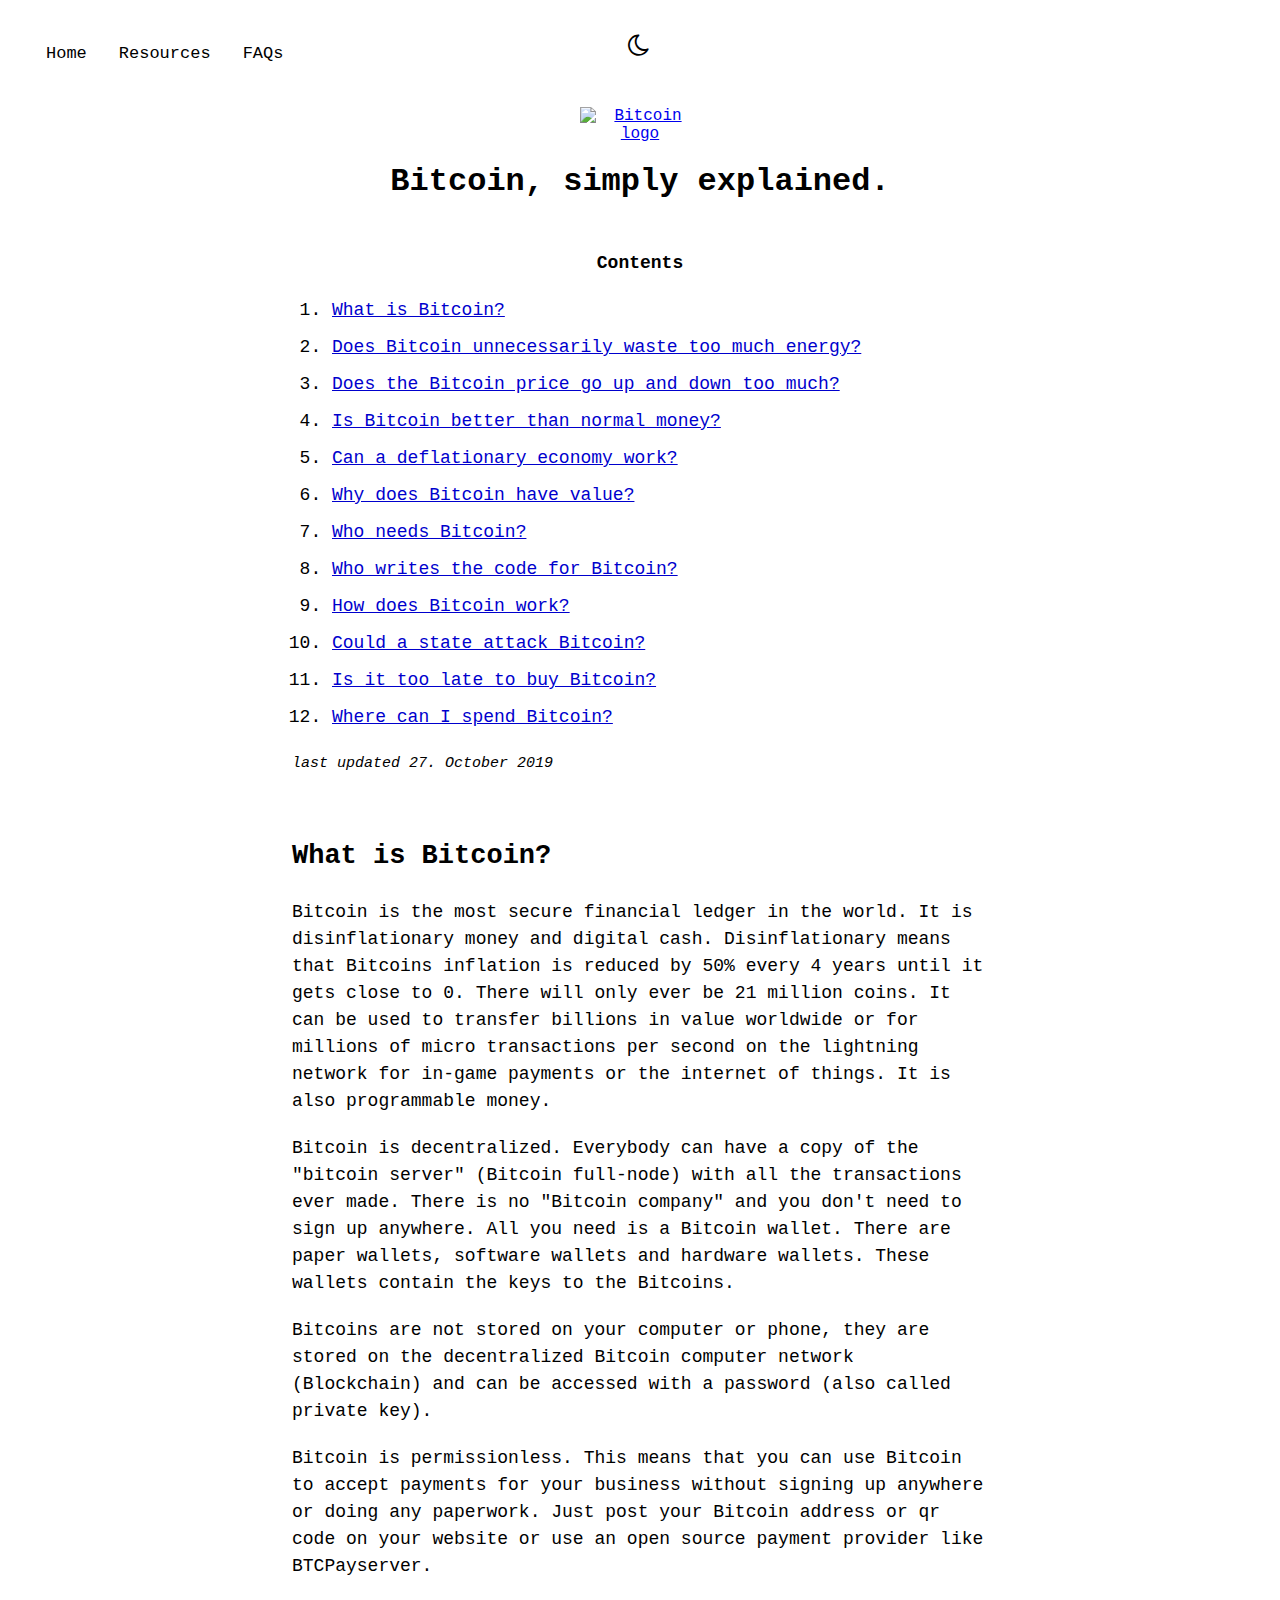
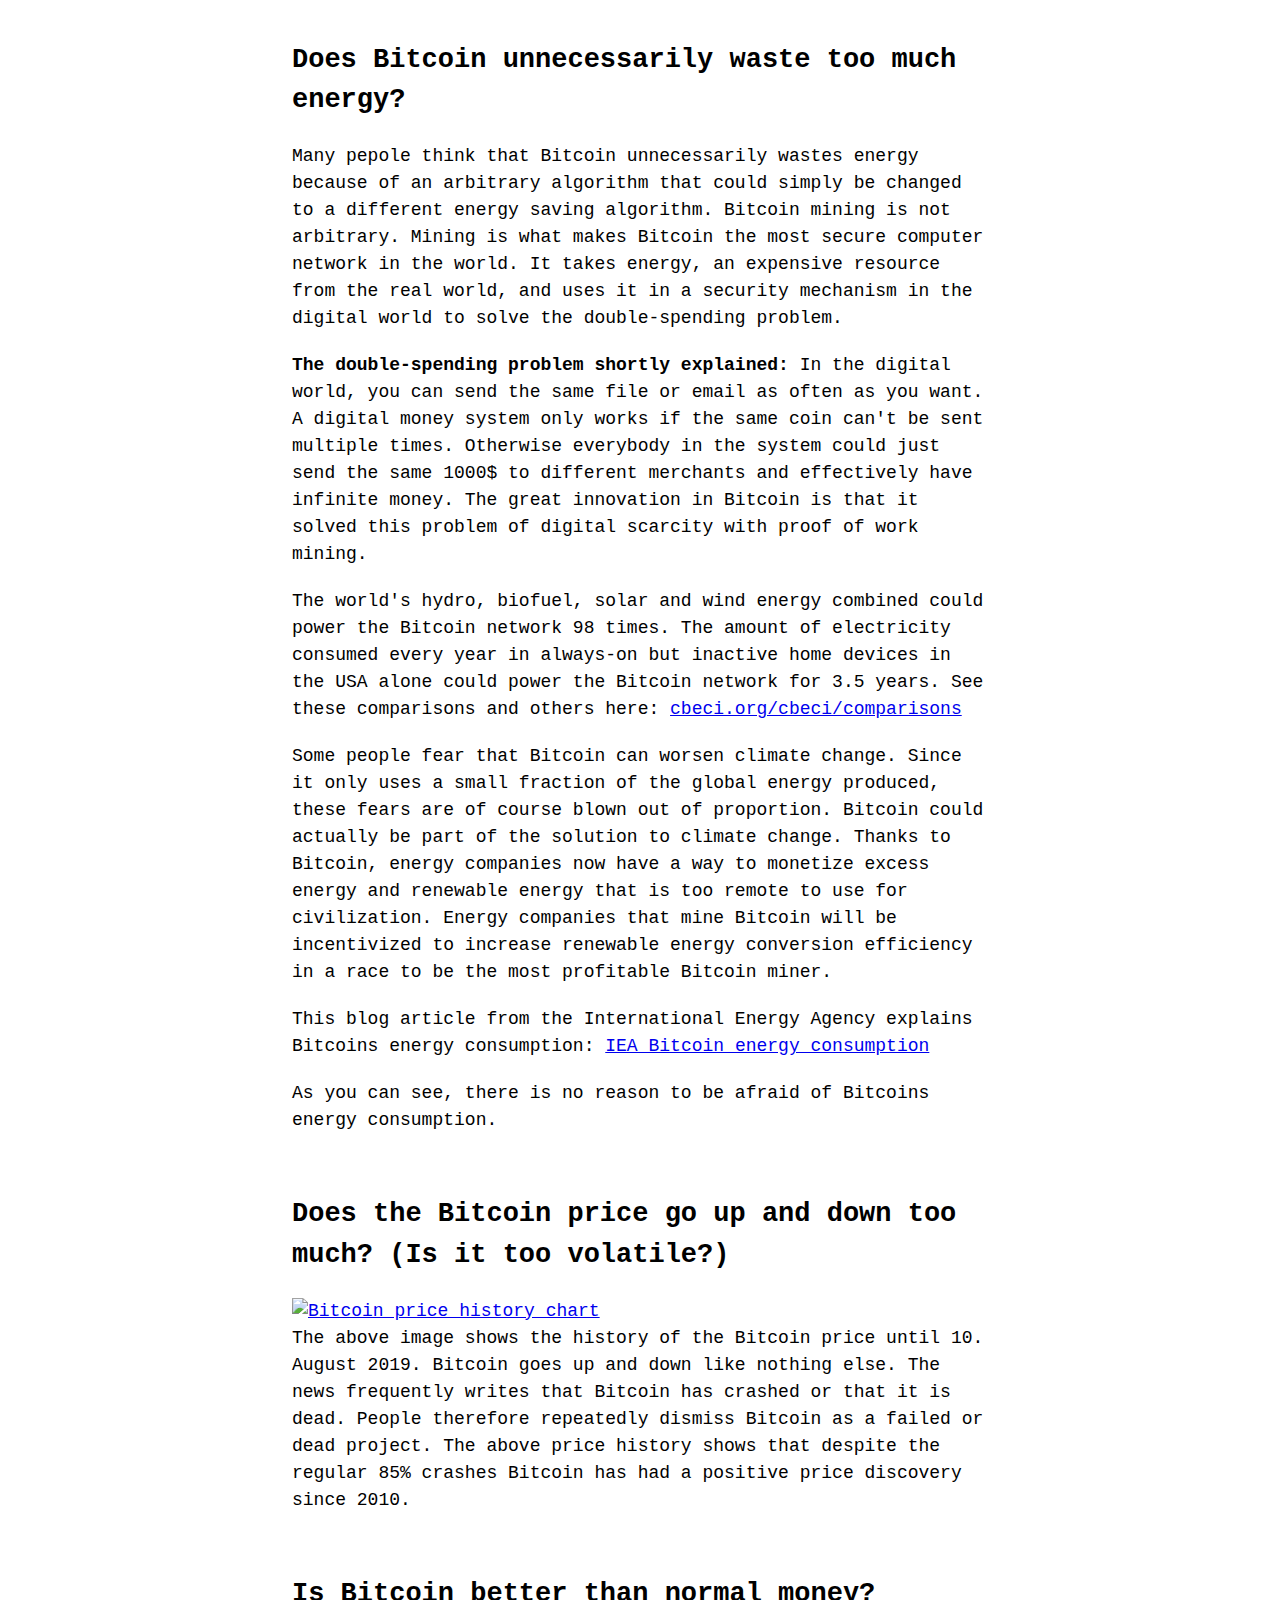
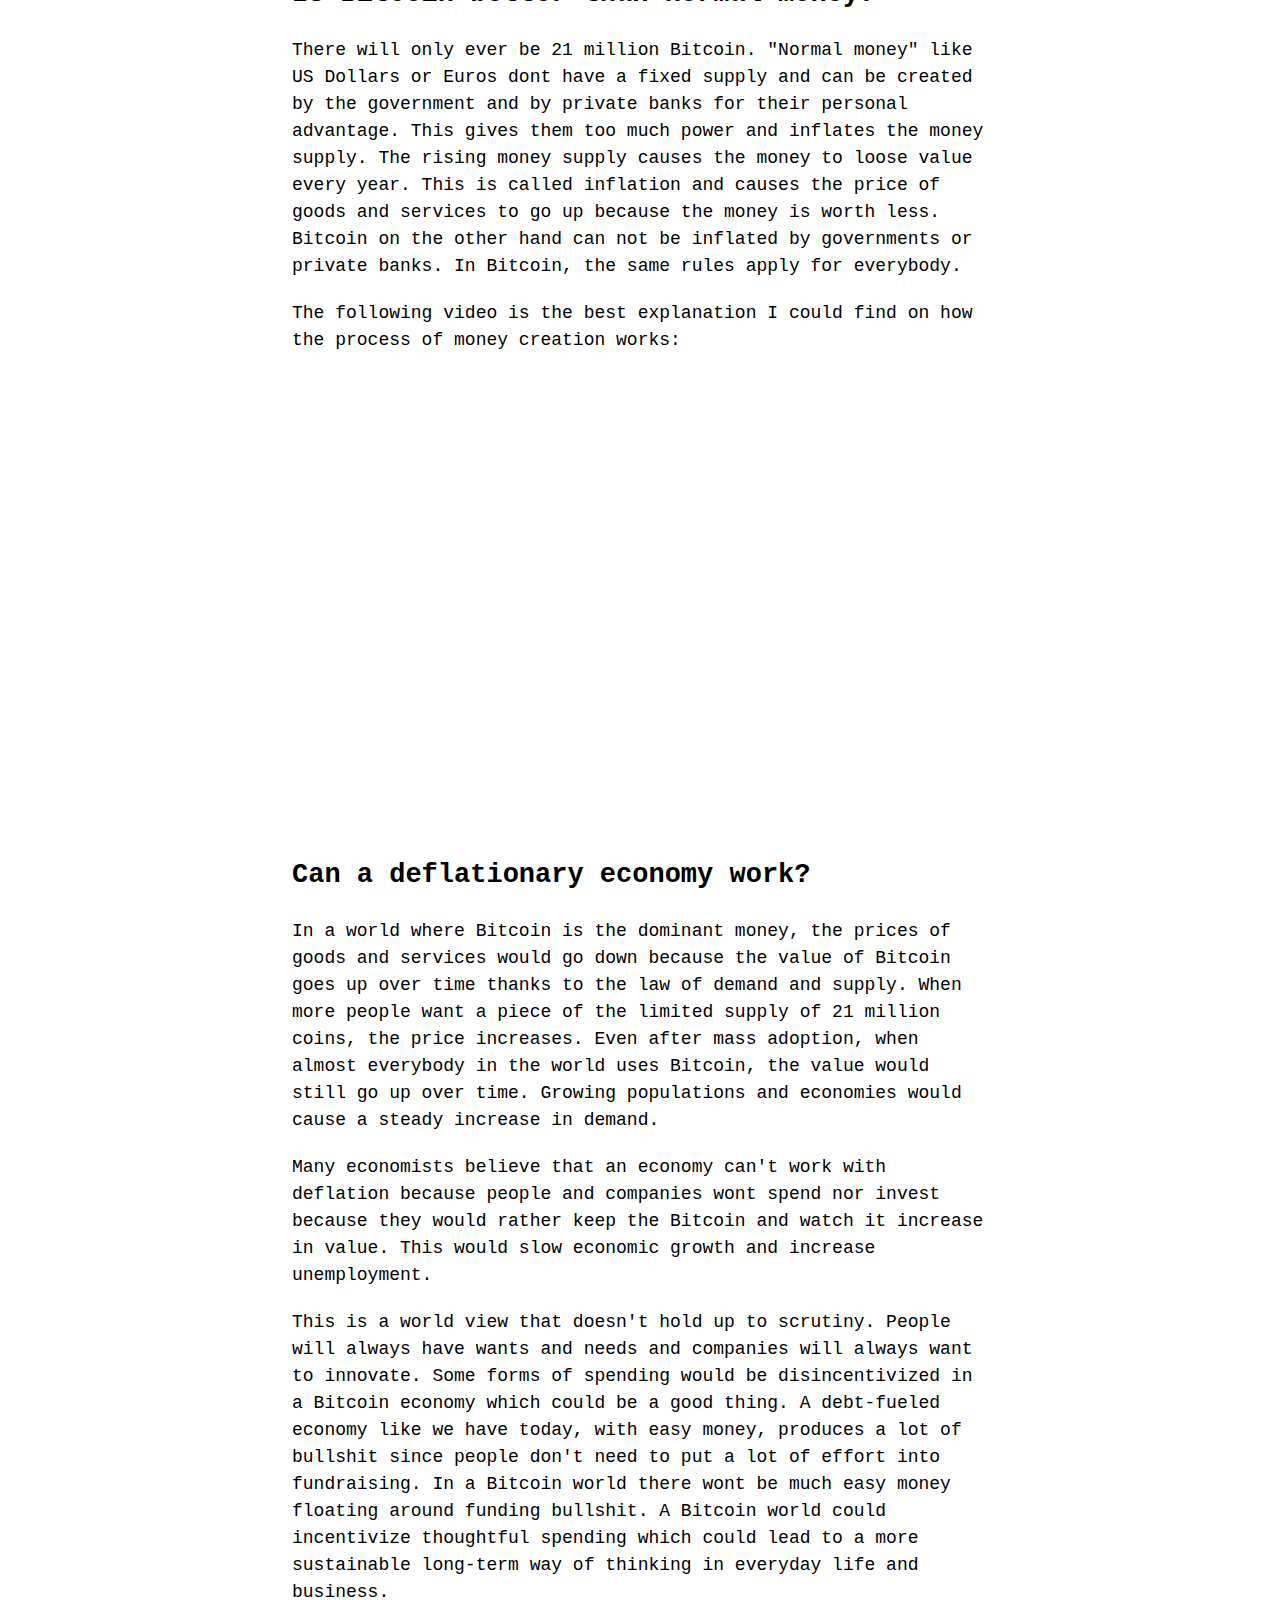
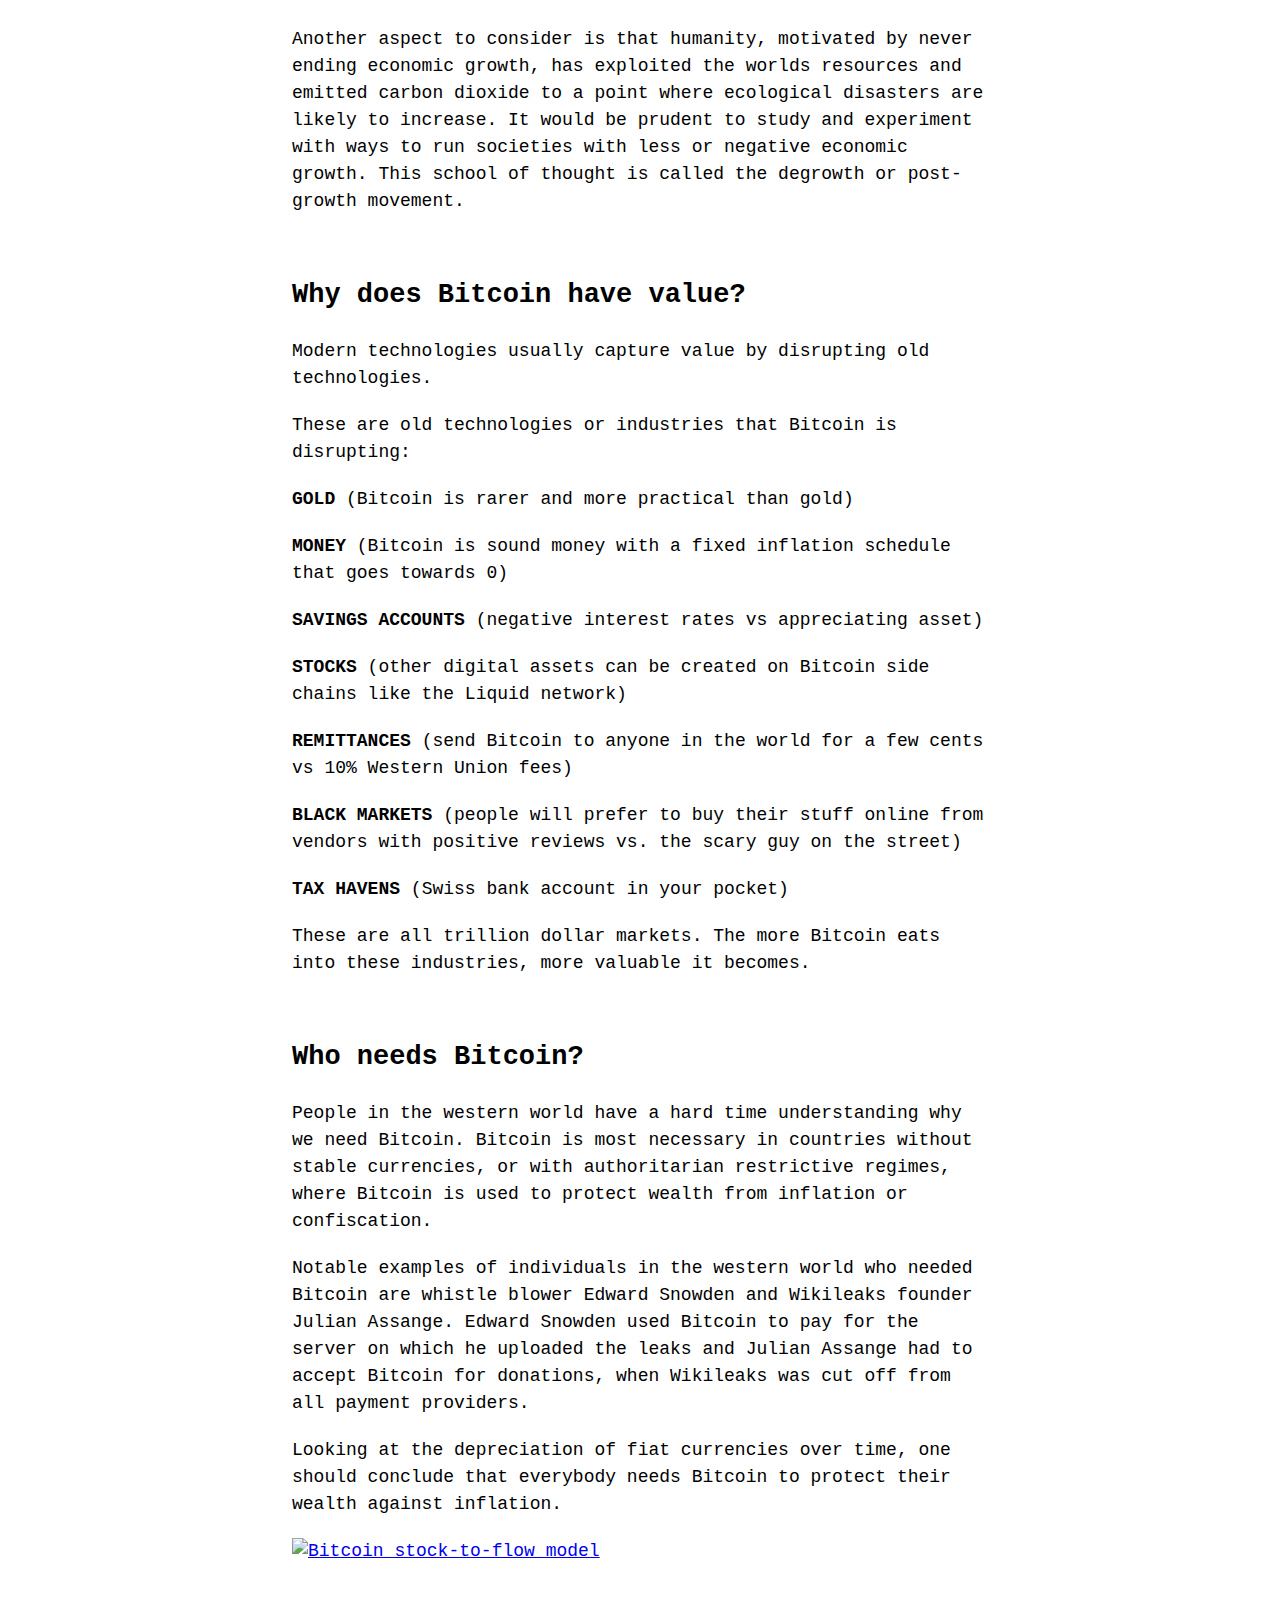
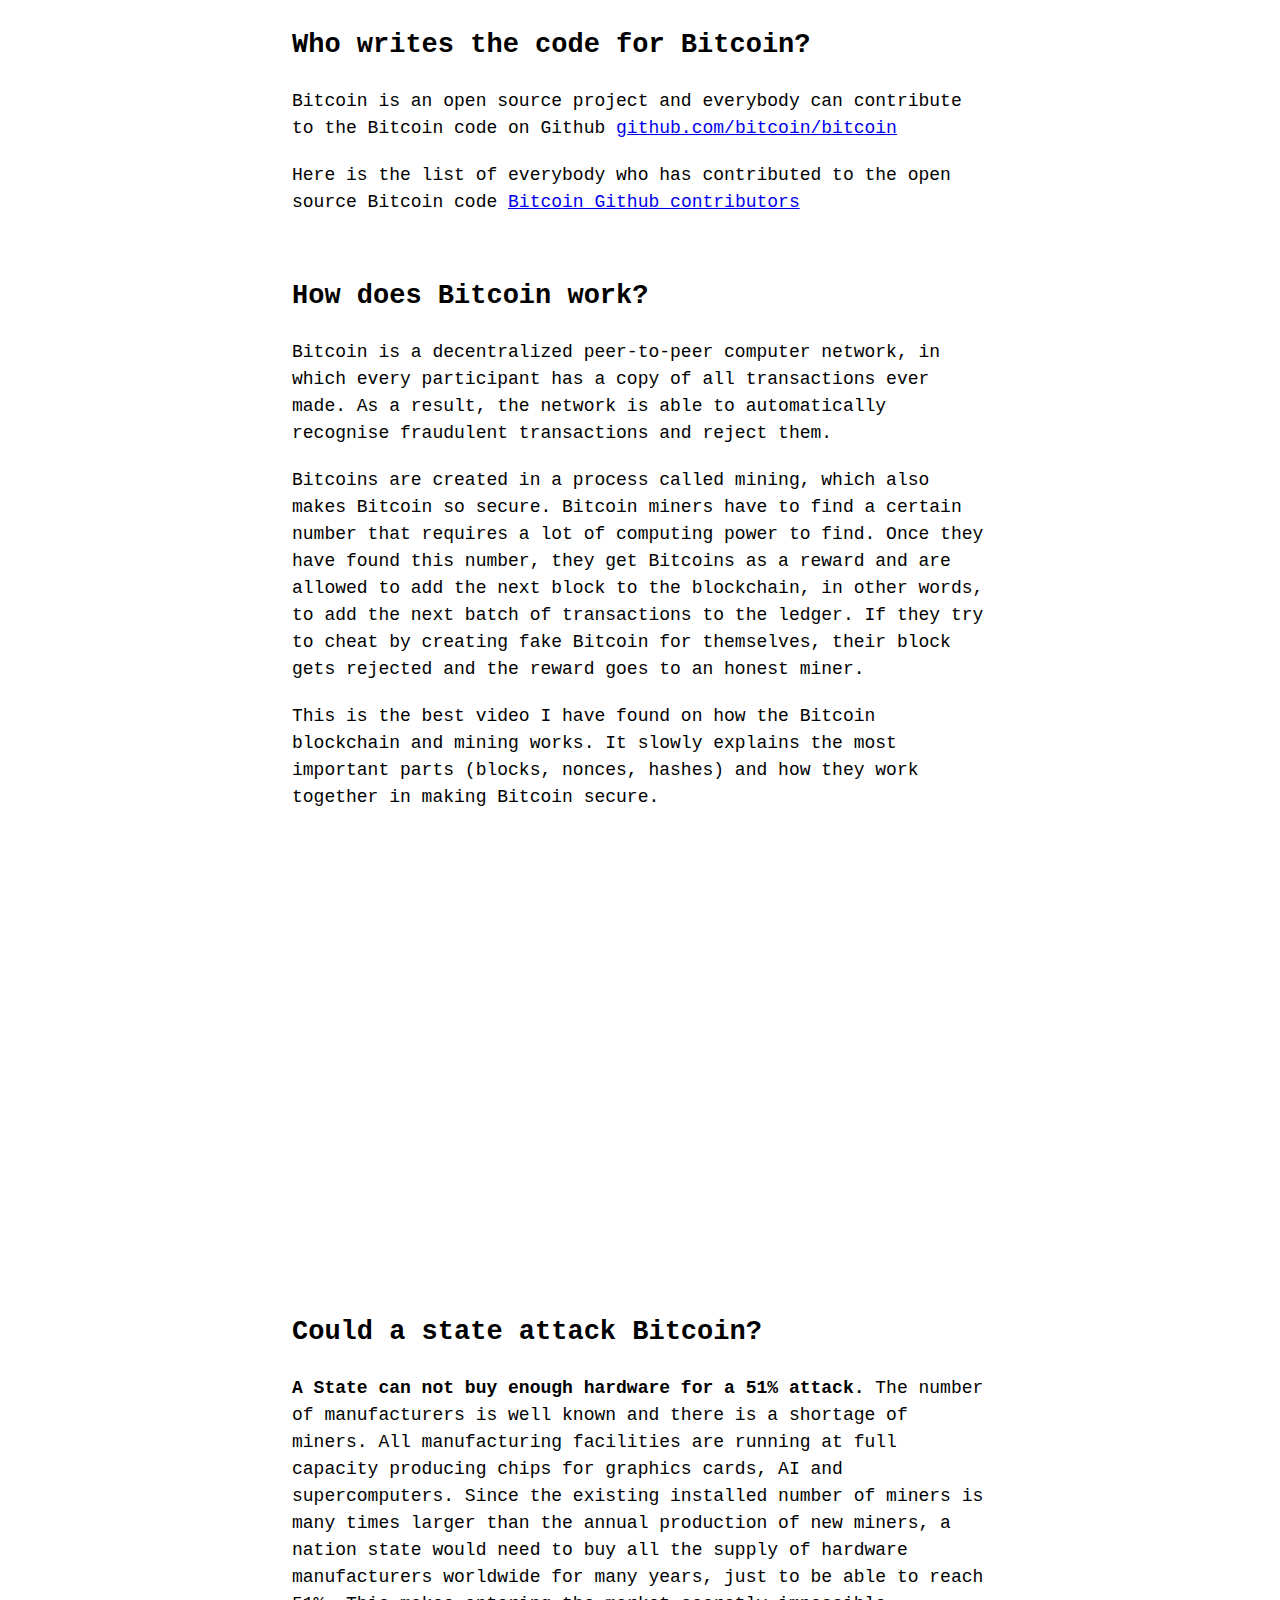
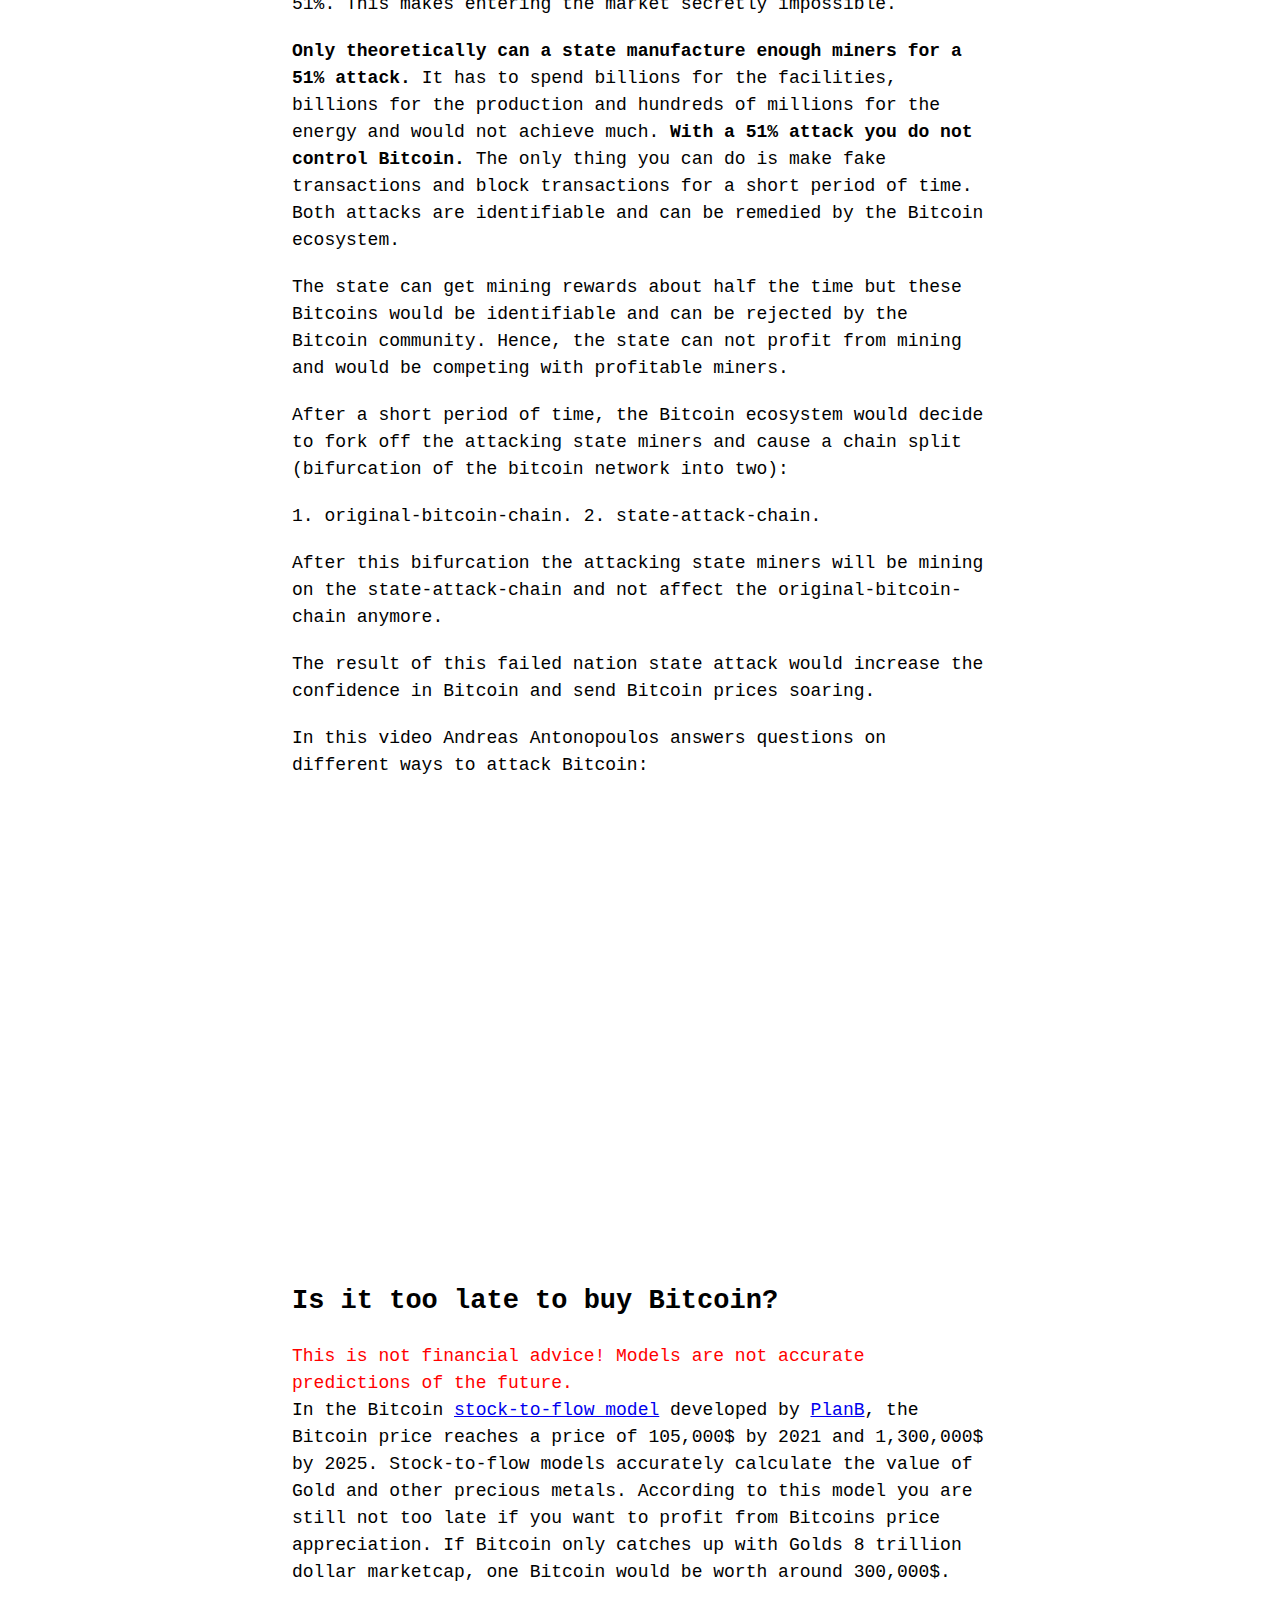
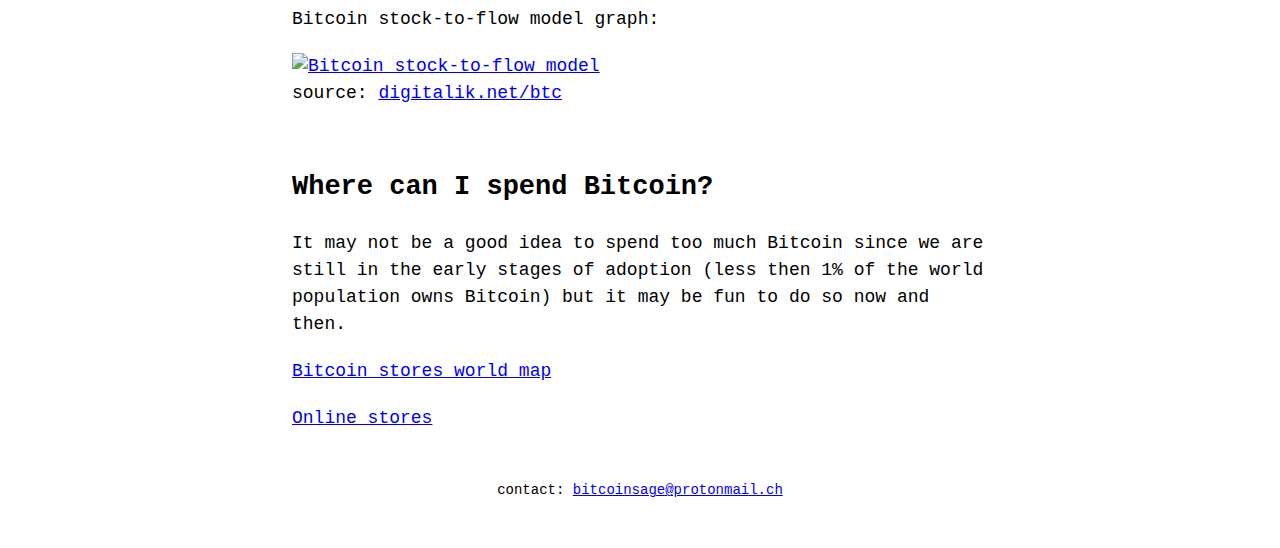
==== commit 7b018297: "Update index.html" ====
--- a/index.html
+++ b/index.html
@@ -22,14 +22,16 @@
       <a href="index.html">Home</a>
       <a href="resources.html">Resources</a>
       <a href="faqs.html">FAQs</a>
-      <div class="dropdown">
+      <!--<a href="donate.html">Donate</a>-->
+
+<!--      <div class="dropdown">
         <button class="dropbtn"><i class="fas fa-language"></i>
           <i class="fa fa-caret-down"></i>
         </button>
         <div class="dropdown-content">
           <a href="deutsch.html">Deutsch</a>
         </div>
-      </div>
+      </div>-->
       <a href="javascript:void(0);" class="icon" onclick="responsiveNavbarFunction()">
         <i class="fa fa-bars"></i>
       </a>
@@ -58,7 +60,6 @@
         <p class="toc_title">Contents</p>
         <ol class="toc_list">
           <li><a href="#whatisbitcoin">What is Bitcoin?</a></li>
-          <li><a href="#bitcoindifferent">How is Bitcoin different from payment providers?</a></li>
           <li><a href="#energy">Does Bitcoin unnecessarily waste too much energy?</a></li>
           <li><a href="#upanddown">Does the Bitcoin price go up and down too much?</a></li>
           <li><a href="#betterthanfiat">Is Bitcoin better than normal money?</a></li>
@@ -78,25 +79,20 @@
         </ol>
       </div>
 
-      <i style="font-size:15px">last updated 14. October 2019</i>
+      <i style="font-size:15px">last updated 27. October 2019</i>
       <h2 id="whatisbitcoin">What is Bitcoin?</h2>
-      <p>Bitcoin is the most secure financial ledger in the world. It is inflation resistant hard money and digital cash. There will only ever be 21 million coins. It can be used to transfer billions of dollars worldwide or for millions of micro transactions per second on the lightning network for in-game payments or the internet of things.  It is also
+      <p>Bitcoin is the most secure financial ledger in the world. It is disinflationary money and digital cash. Disinflationary means that Bitcoins inflation is reduced by 50% every 4 years until it gets close to 0. There will only ever be 21 million coins. It can be used to transfer billions in value worldwide or for millions of micro transactions per second on the lightning network for in-game payments or the internet of things.  It is also
         programmable money.</p>
-
-      <h2 id="bitcoindifferent">How is Bitcoin different from Paypal, Apple Pay or other payment providers?</h2>
-      <p>Banks and payment providers are centralized. This means there is one server with all the information on who has how much and where the money is sent. Since they control these servers, they can decide who is allowed to send and receive
-        payments and who isn't. Bitcoin is decentralized. Everybody can have a copy of the "bitcoin server" (Bitcoin full-node) with all the transactions ever made.</p>
-      <p>There is no "Bitcoin company" and you don't need to sign up anywhere. All you need is a Bitcoin wallet. There are paper wallets, software wallets and hardware wallets. These wallets contain the keys to the Bitcoins.</p>
+      <p>Bitcoin is decentralized. Everybody can have a copy of the "bitcoin server" (Bitcoin full-node) with all the transactions ever made. There is no "Bitcoin company" and you don't need to sign up anywhere. All you need is a Bitcoin wallet. There are paper wallets, software wallets and hardware wallets. These wallets contain the keys to the Bitcoins.</p>
       <p>Bitcoins are not stored on your computer or phone, they are stored on the decentralized Bitcoin computer network (Blockchain) and can be accessed with a password (also called private key).</p>
       <p>Bitcoin is permissionless. This means that you can use Bitcoin to accept payments for your business without signing up anywhere or doing any paperwork. Just post your Bitcoin address or qr code on your website or use an open source payment provider like BTCPayserver.</p>
-
       <h2 id="energy">Does Bitcoin unnecessarily waste too much energy?</h2>
       <p>Many pepole think that Bitcoin unnecessarily wastes energy because of an arbitrary algorithm that could simply be changed to a different energy saving algorithm. Bitcoin mining is not arbitrary. Mining is what makes Bitcoin the most secure
         computer network in the world. It takes energy, an expensive resource from the real world, and uses it in a security mechanism in the digital world to solve the double-spending problem.</p>
       <p><b>The double-spending problem shortly explained:</b> In the digital world, you can send the same file or email as often as you want. A digital money system only works if the same coin can't be sent multiple times. Otherwise everybody in the system could just send the same 1000$ to different merchants and effectively have infinite money.
         The great innovation in Bitcoin is that it solved this problem of digital scarcity with proof of work mining.</p>
       <p>The world's hydro, biofuel, solar and wind energy combined could power the Bitcoin network 98 times. The amount of electricity consumed every year in always-on but inactive home devices in the USA alone could power the Bitcoin network for
-        3.5 years. See these comparisons and others here: <a href="https://cbeci.org/cbeci/comparisons" target="_blank">cbeci.org/comparisons</a></p>
+        3.5 years. See these comparisons and others here: <a href="https://cbeci.org/cbeci/comparisons" target="_blank">cbeci.org/cbeci/comparisons</a></p>
       <p>Some people fear that Bitcoin can worsen climate change. Since it only uses a small fraction of the global energy produced, these fears are of course blown out of proportion. Bitcoin could actually be part of the solution to climate change.
         Thanks to Bitcoin, energy companies now have a way to monetize excess energy and renewable energy that is too remote to use for civilization. Energy companies that mine Bitcoin will be incentivized to increase renewable energy
         conversion efficiency in a race to be the most profitable Bitcoin miner.</p>
@@ -122,7 +118,7 @@
 
       <h2 id="deflation">Can a deflationary economy work?</h2>
       <p>In a world where Bitcoin is the dominant money, the prices of goods and services would go down because the value of Bitcoin goes up over time thanks to the law of demand and supply.
-      When more people want a piece of the limited supply of 21 millioin coins, the price increases. Even after mass adoption, when almost everybody in the world uses Bitcoin, the value would still go up over time. Growing populations and economies would cause a steady increase in demand.</p>
+      When more people want a piece of the limited supply of 21 million coins, the price increases. Even after mass adoption, when almost everybody in the world uses Bitcoin, the value would still go up over time. Growing populations and economies would cause a steady increase in demand.</p>
       <p>Many economists believe that an economy can't work with deflation because people and companies wont spend nor invest because they would rather keep the Bitcoin and watch it increase in value. This would slow economic growth and increase unemployment.</p>
       <p>This is a world view that doesn't hold up to scrutiny. People will always have wants and needs and companies will always want to innovate. Some forms of spending would be disincentivized in a Bitcoin economy which could be a good thing. A debt-fueled economy like we have today, with easy money, produces a lot of bullshit since people don't need to put a lot of effort into fundraising. In a Bitcoin world there wont be much easy money floating around funding bullshit. A Bitcoin world could incentivize thoughtful spending which could lead to a more sustainable long-term way of thinking in everyday life and business.</p>
       <p>Another aspect to consider is that humanity, motivated by never ending economic growth, has exploited the worlds resources and emitted carbon dioxide to a point where ecological disasters are likely to increase. It would be prudent to study and experiment with ways to run societies with less or negative economic growth. This school of thought is called the degrowth or post-growth movement.</p>
@@ -139,15 +135,15 @@
         <p><b>SAVINGS ACCOUNTS</b> (negative interest rates vs appreciating asset)</p>
         <p><b>STOCKS</b> (other digital assets can be created on Bitcoin side chains like the Liquid network)</p>
         <p><b>REMITTANCES</b> (send Bitcoin to anyone in the world for a few cents vs 10% Western Union fees)</p>
-        <p><b>BlACK MARKETS</b> (people will prefer to buy their stuff online from vendors with positive reviews vs. the scary guy on the street)</p>
+        <p><b>BLACK MARKETS</b> (people will prefer to buy their stuff online from vendors with positive reviews vs. the scary guy on the street)</p>
         <p><b>TAX HAVENS</b> (Swiss bank account in your pocket)</p>
 
       <p>These are all trillion dollar markets. The more Bitcoin eats into these industries, more valuable it becomes.</p>
 
       <h2 id="whoneedsit">Who needs Bitcoin?</h2>
-      <p>People in the western world have a hard time understanding why we need Bitcoin. Bitcoin is most necessary in countries without stable currencies or with authoritarian restrictive regimes where Bitcoin is used to protect wealth from inflation or confiscation.</p>
-      <p>Notable examples of individuals in the western world who needed Bitcoin are whistle blower Edward Snowden and Wikileaks founder Julian Assange. Edward Snowden used Bitcoin to pay for the server on which he uploaded the leaks and Julian Assange had to accept Bitcoin for donations when Wikileaks was cut off from all payment providers.</p>
-      <p>Looking at the depreciation of fiat currencies over time one should conclude that everybody needs Bitcoin to protect their wealth against inflation.</p>
+      <p>People in the western world have a hard time understanding why we need Bitcoin. Bitcoin is most necessary in countries without stable currencies, or with authoritarian restrictive regimes, where Bitcoin is used to protect wealth from inflation or confiscation.</p>
+      <p>Notable examples of individuals in the western world who needed Bitcoin are whistle blower Edward Snowden and Wikileaks founder Julian Assange. Edward Snowden used Bitcoin to pay for the server on which he uploaded the leaks and Julian Assange had to accept Bitcoin for donations, when Wikileaks was cut off from all payment providers.</p>
+      <p>Looking at the depreciation of fiat currencies over time, one should conclude that everybody needs Bitcoin to protect their wealth against inflation.</p>
       <a href="https://raw.githubusercontent.com/bitcoineasy/images/master/dollardepreciation.jpg" target="_blank"> <img src="https://raw.githubusercontent.com/bitcoineasy/images/master/dollardepreciation.jpg" alt="Bitcoin stock-to-flow model"
           class="responsive" /></a>
 
@@ -167,8 +163,8 @@
 
       <h2 id="howitworks">How does Bitcoin work?</h2>
 
-      <p>Bitcoin is a decentralized peer-to-peer computer network in which every participant has a copy of all transactions ever made. As a result, the network is able to automatically recognise fraudulent transactions and reject them.</p>
-      <p>Bitcoins are created in a process called mining which also makes Bitcoin so secure. Bitcoin miners have to find a certain number that requires a lot of computing power to find. Once they have found this number they get Bitcoins as a reward and are allowed to add the next block to the blockchain, in other words, to add the next batch of transactions to the ledger. If they try to cheat by creating fake Bitcoin for themselves their block gets rejected and the reward goes to an honest miner.</p>
+      <p>Bitcoin is a decentralized peer-to-peer computer network, in which every participant has a copy of all transactions ever made. As a result, the network is able to automatically recognise fraudulent transactions and reject them.</p>
+      <p>Bitcoins are created in a process called mining, which also makes Bitcoin so secure. Bitcoin miners have to find a certain number that requires a lot of computing power to find. Once they have found this number, they get Bitcoins as a reward and are allowed to add the next block to the blockchain, in other words, to add the next batch of transactions to the ledger. If they try to cheat by creating fake Bitcoin for themselves, their block gets rejected and the reward goes to an honest miner.</p>
 
       <p>This is the best video I have found on how the Bitcoin blockchain and mining works. It slowly explains the most important parts (blocks, nonces, hashes) and how they work together in making Bitcoin secure.</p>
 
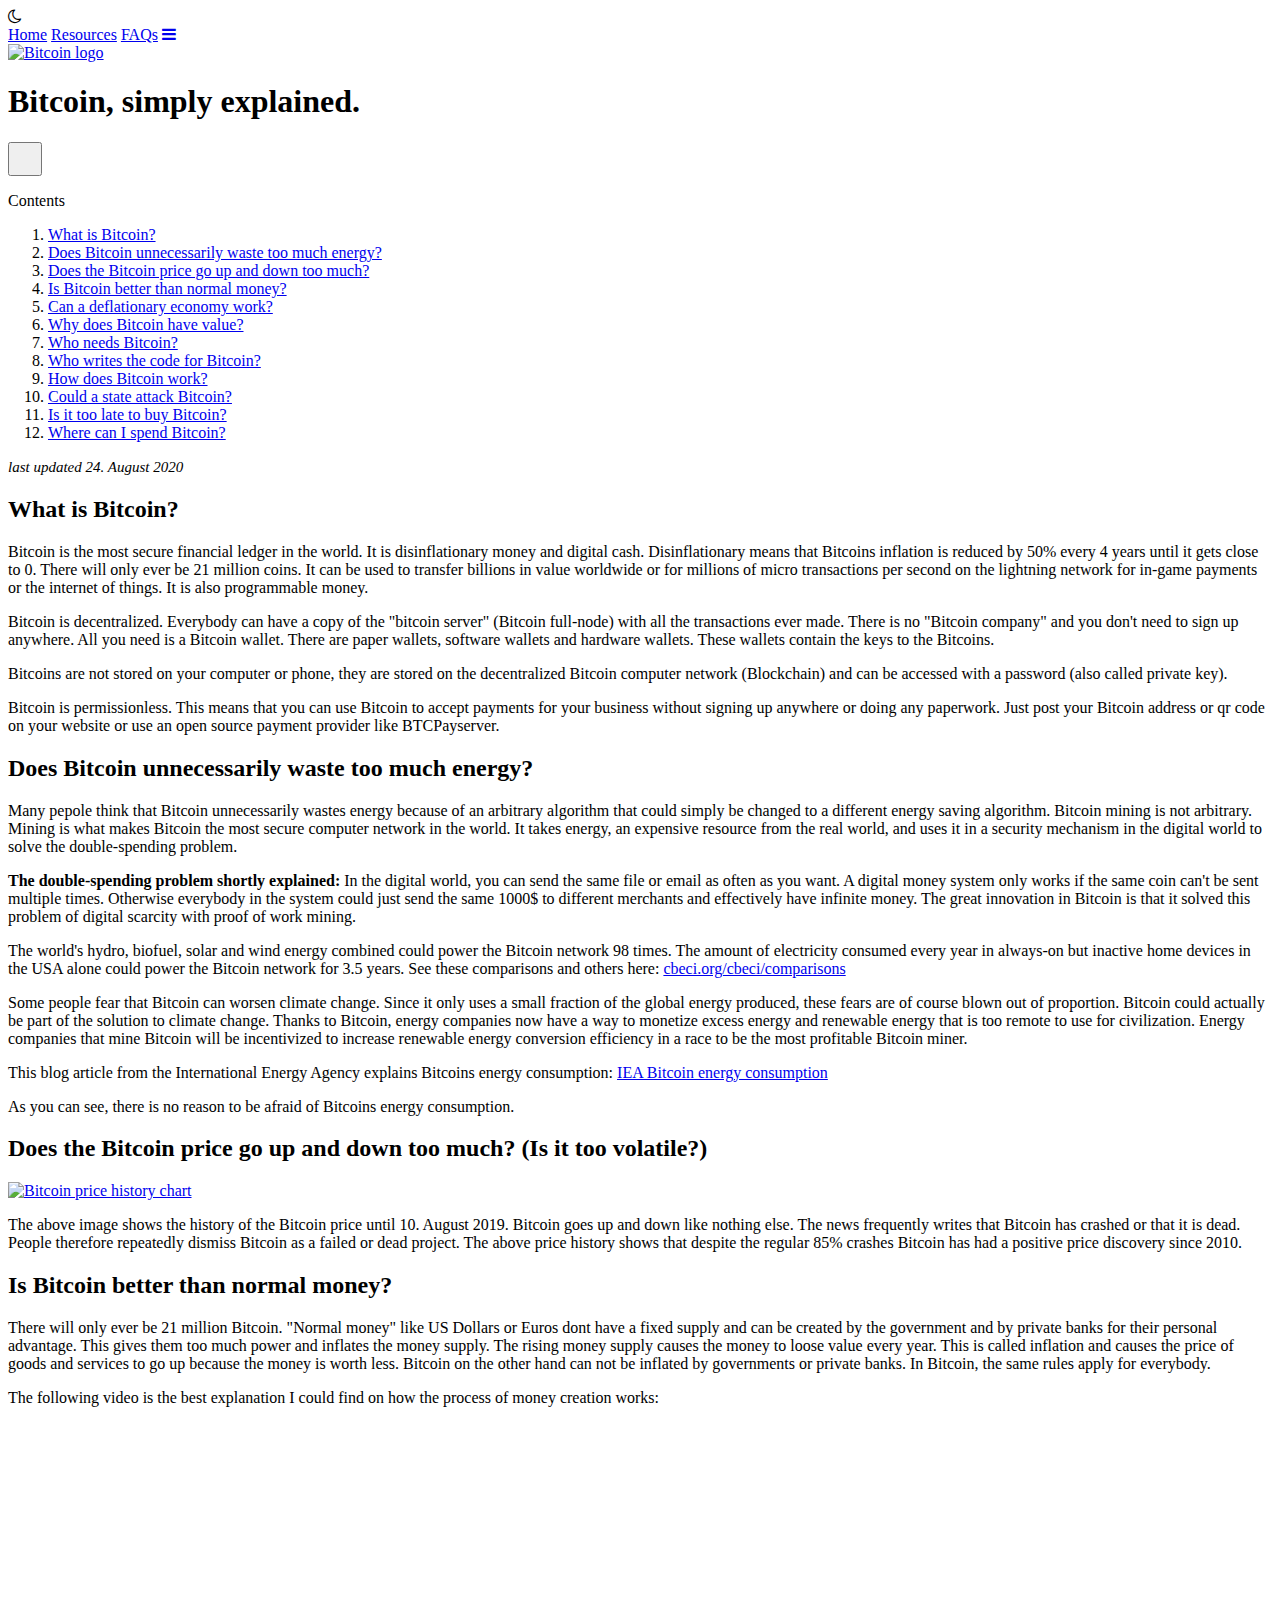
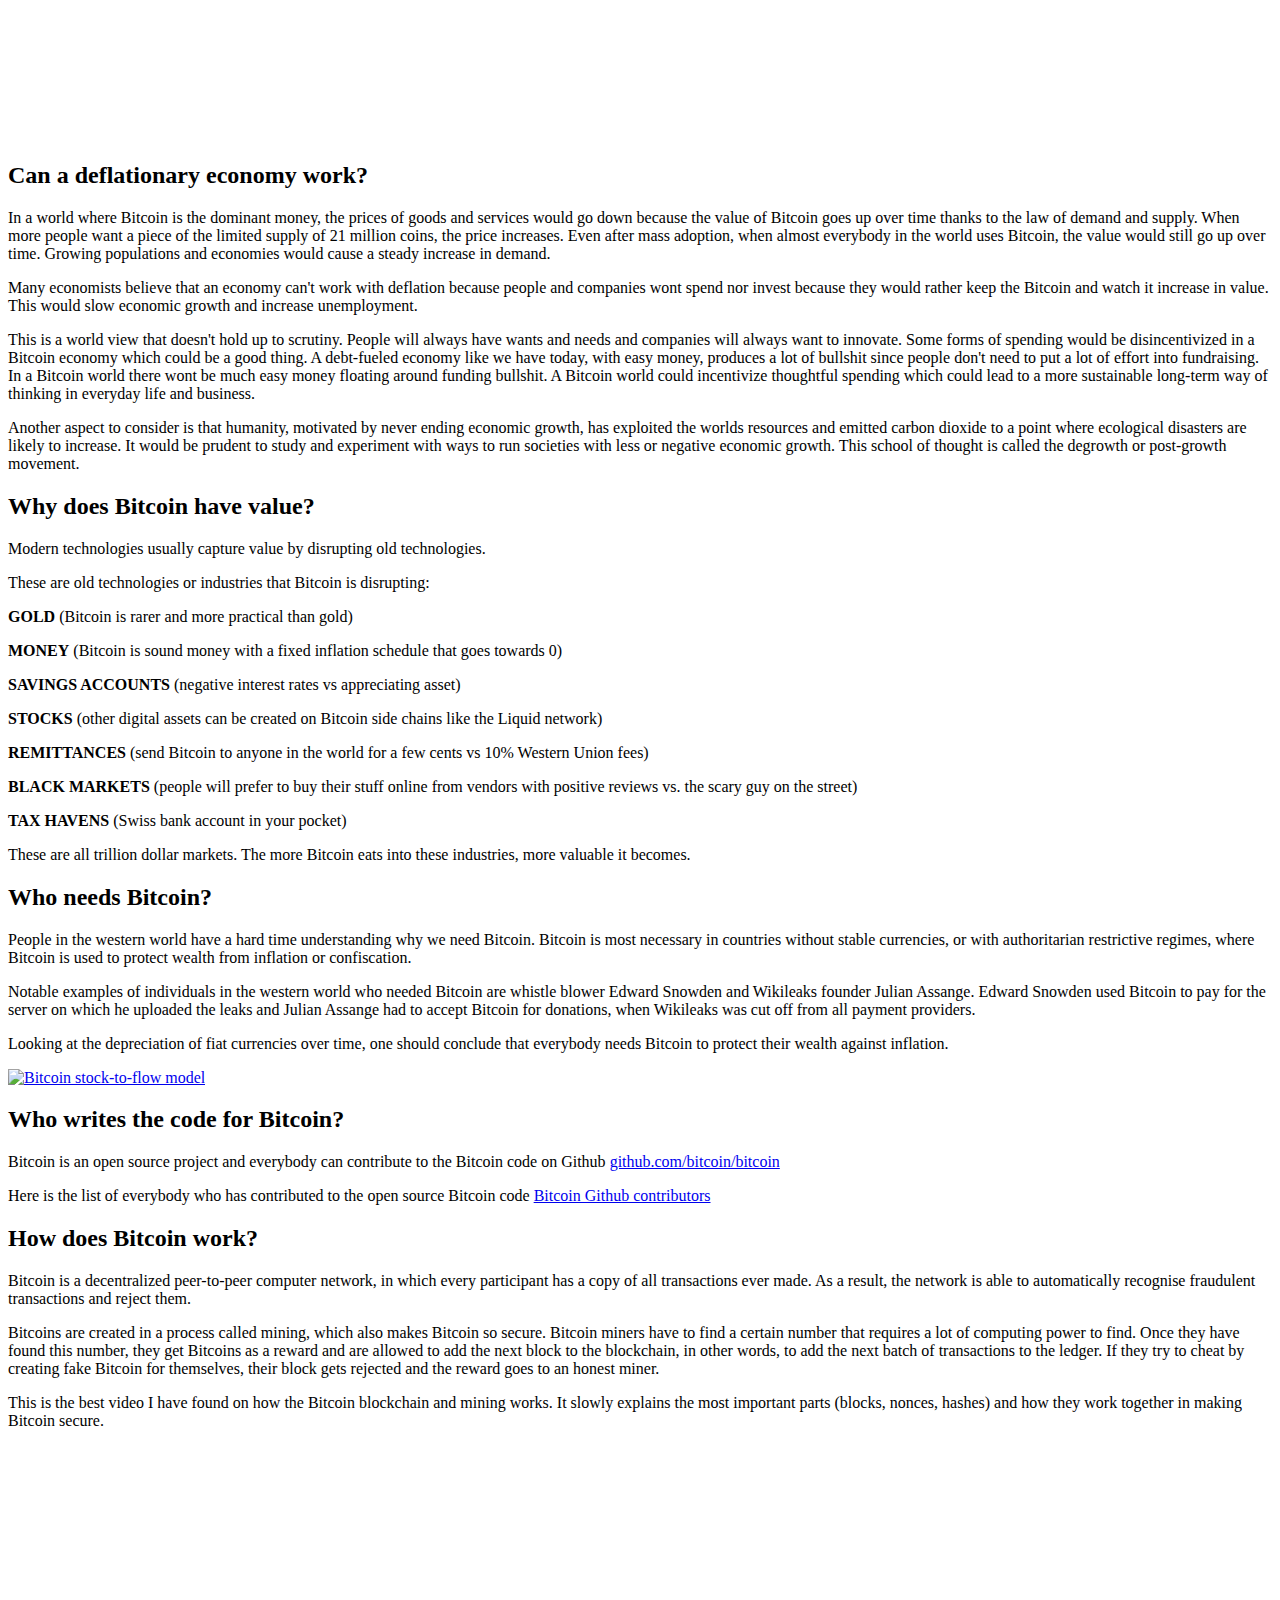
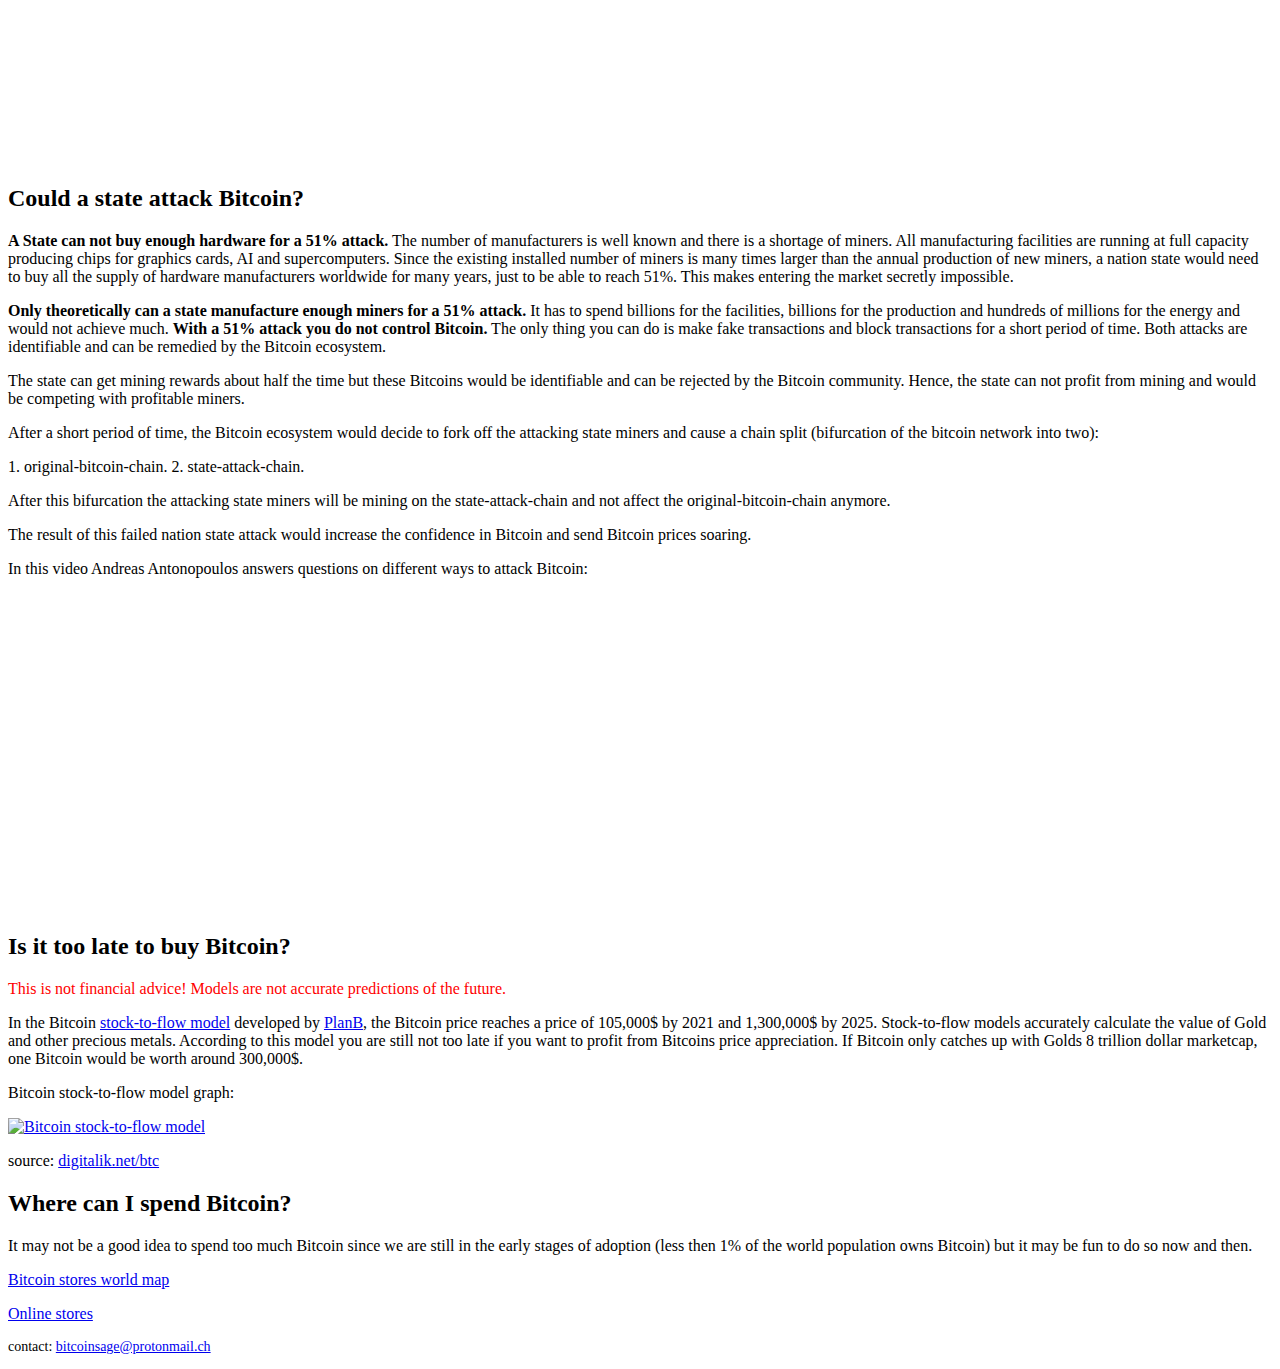
==== commit b0f5017e: "Update index.html" ====
--- a/index.html
+++ b/index.html
@@ -79,7 +79,7 @@
         </ol>
       </div>
 
-      <i style="font-size:15px">last updated 27. October 2019</i>
+      <i style="font-size:15px">last updated 24. August 2020</i>
       <h2 id="whatisbitcoin">What is Bitcoin?</h2>
       <p>Bitcoin is the most secure financial ledger in the world. It is disinflationary money and digital cash. Disinflationary means that Bitcoins inflation is reduced by 50% every 4 years until it gets close to 0. There will only ever be 21 million coins. It can be used to transfer billions in value worldwide or for millions of micro transactions per second on the lightning network for in-game payments or the internet of things.  It is also
         programmable money.</p>
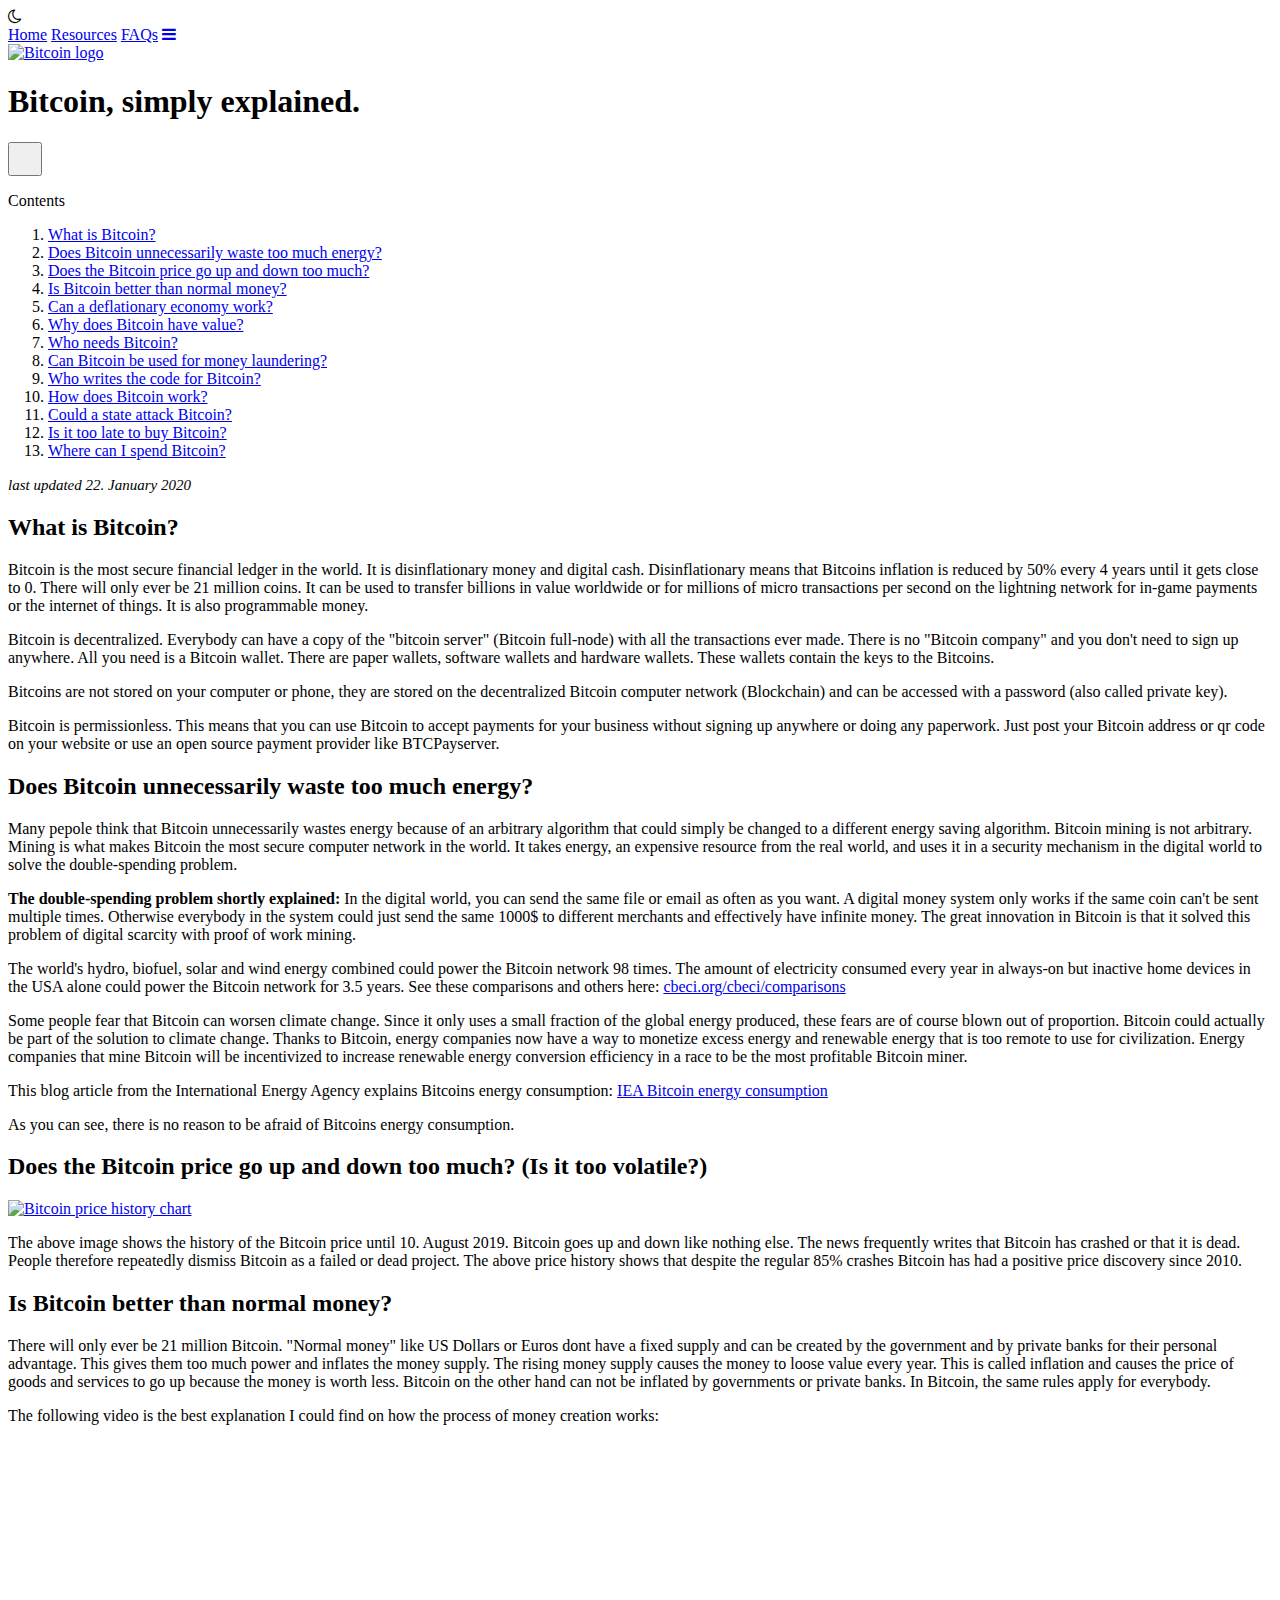
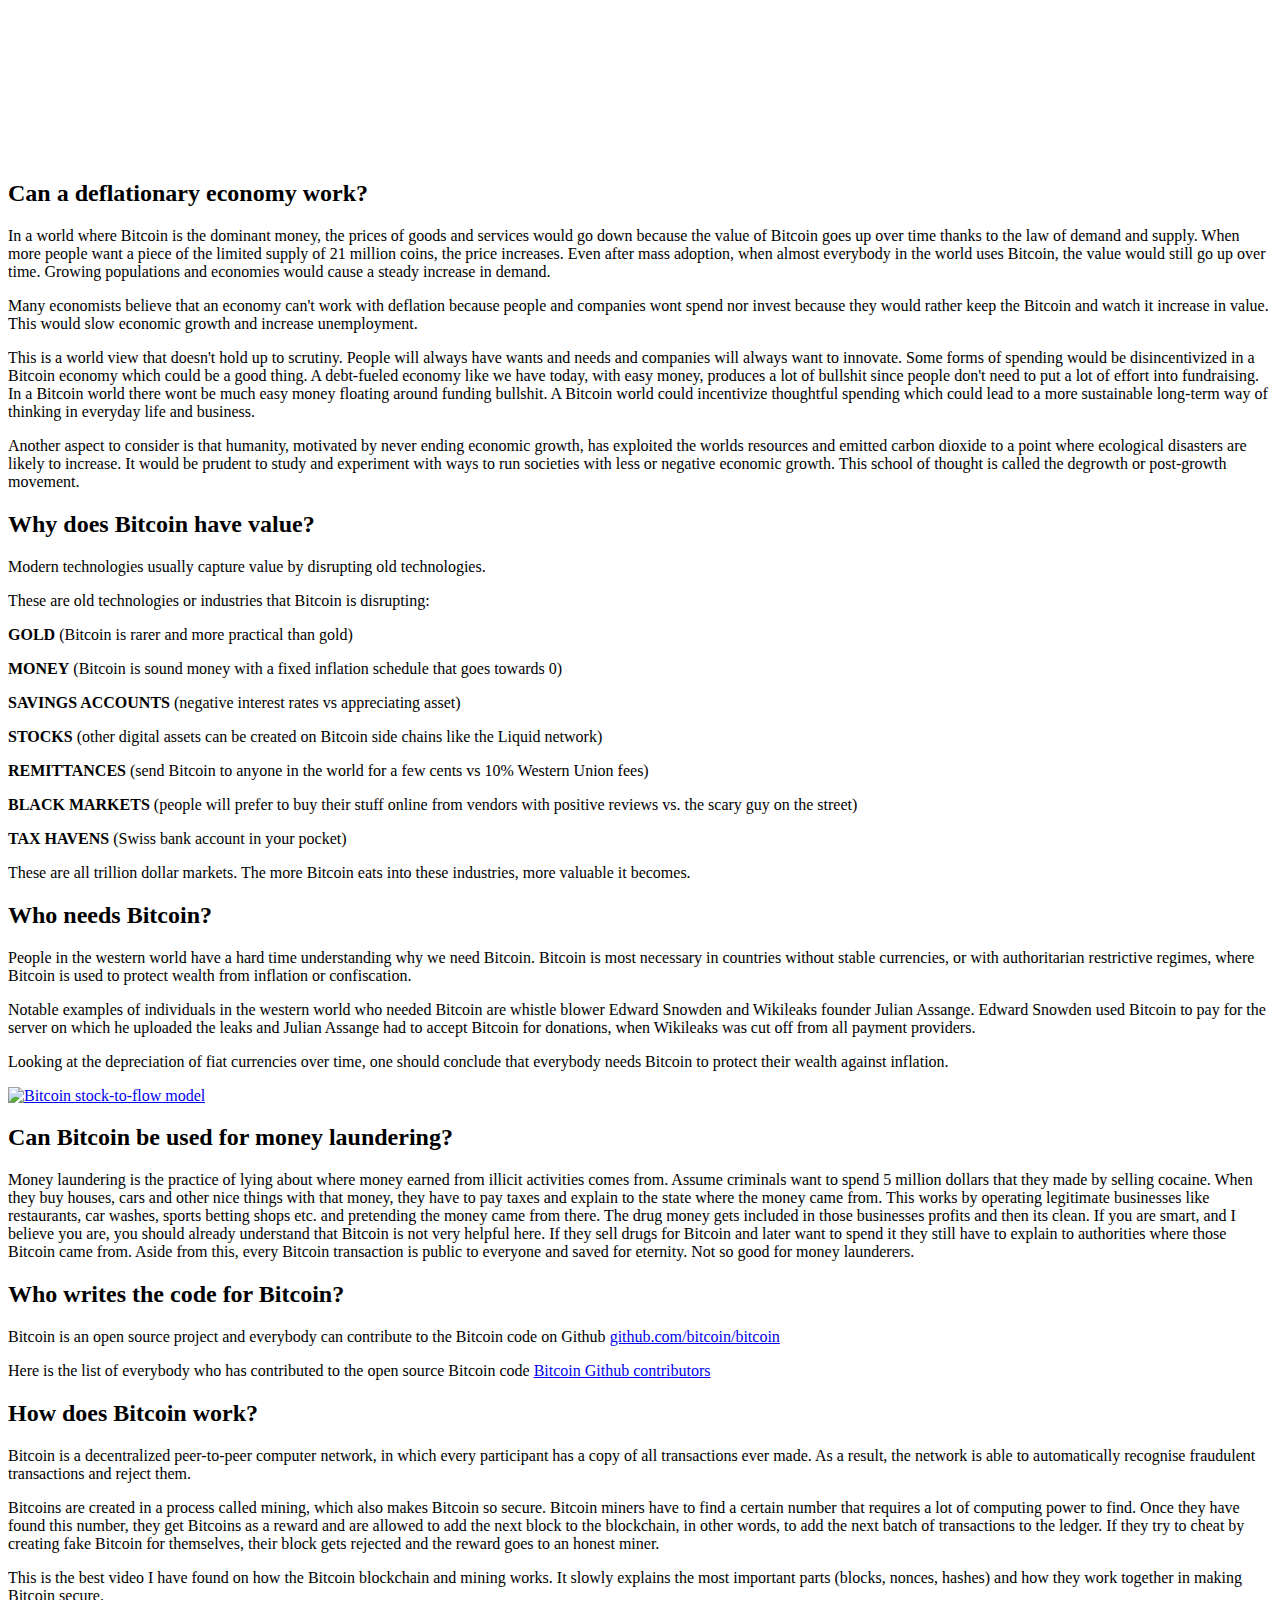
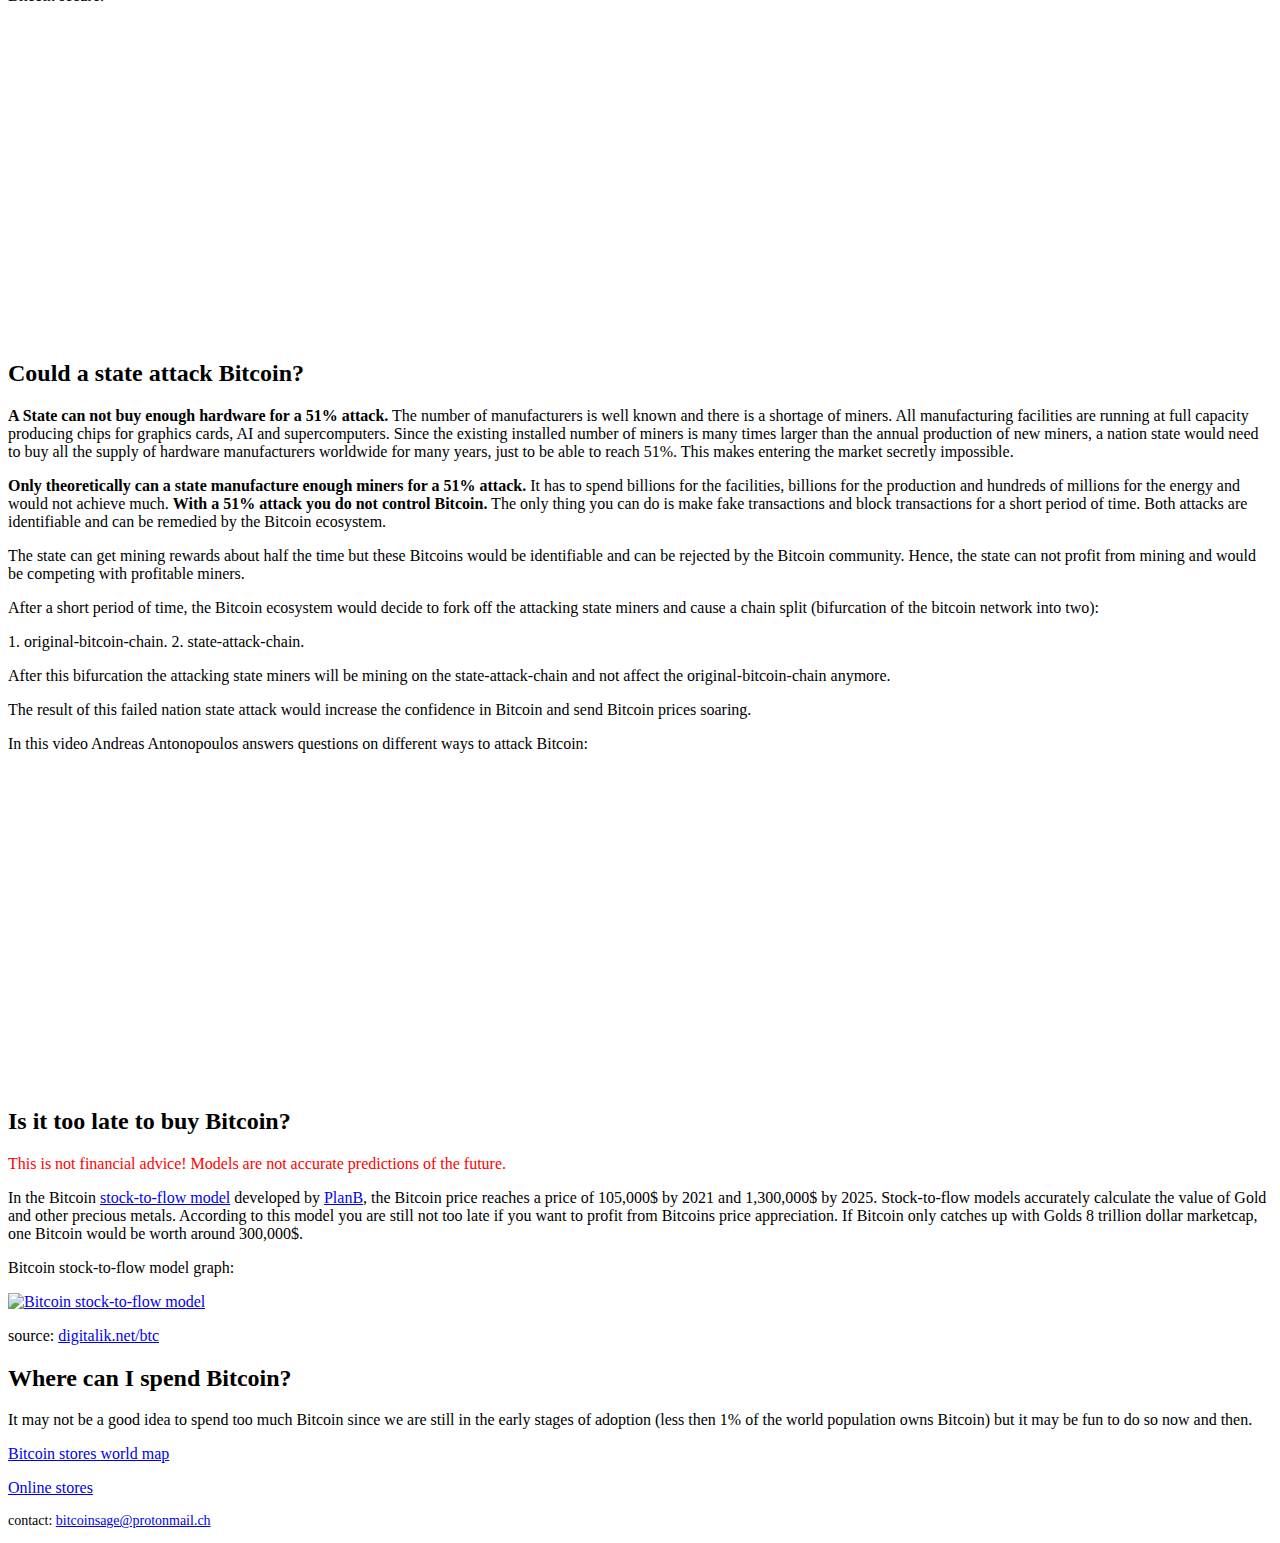
==== commit 3fe4a205: "money laundering" ====
--- a/index.html
+++ b/index.html
@@ -66,6 +66,7 @@
           <li><a href="#deflation">Can a deflationary economy work?</a></li>
           <li><a href="#whyithasvalue">Why does Bitcoin have value?</a></li>
           <li><a href="#whoneedsit">Who needs Bitcoin?</a></li>
+          <li><a href="#whoneedsit">Can Bitcoin be used for money laundering?</a></li>
 
 
 
@@ -79,7 +80,7 @@
         </ol>
       </div>
 
-      <i style="font-size:15px">last updated 24. August 2020</i>
+      <i style="font-size:15px">last updated 22. January 2020</i>
       <h2 id="whatisbitcoin">What is Bitcoin?</h2>
       <p>Bitcoin is the most secure financial ledger in the world. It is disinflationary money and digital cash. Disinflationary means that Bitcoins inflation is reduced by 50% every 4 years until it gets close to 0. There will only ever be 21 million coins. It can be used to transfer billions in value worldwide or for millions of micro transactions per second on the lightning network for in-game payments or the internet of things.  It is also
         programmable money.</p>
@@ -148,8 +149,11 @@
           class="responsive" /></a>
 
 
-
-
+      <h2 id="whoneedsit">Can Bitcoin be used for money laundering?</h2>
+      <p>Money laundering is the practice of lying about where money earned from illicit activities comes from. Assume criminals want to spend 5 million dollars that they made by selling cocaine. When they buy houses, cars and other nice things with that money, they have to pay taxes and explain to the state where the money came from.
+        This works by operating legitimate businesses like restaurants, car washes, sports betting shops etc. and pretending the money came from there. The drug money gets included in those businesses profits and then its clean.  If you are smart, and I believe you are, you should already understand that
+        Bitcoin is not very helpful here. If they sell drugs for Bitcoin and later want to spend it they still have to explain to authorities where those Bitcoin came from. Aside from this, every Bitcoin transaction is public to everyone and saved for eternity. Not so good for money launderers.
+      </p>
 
 
 
